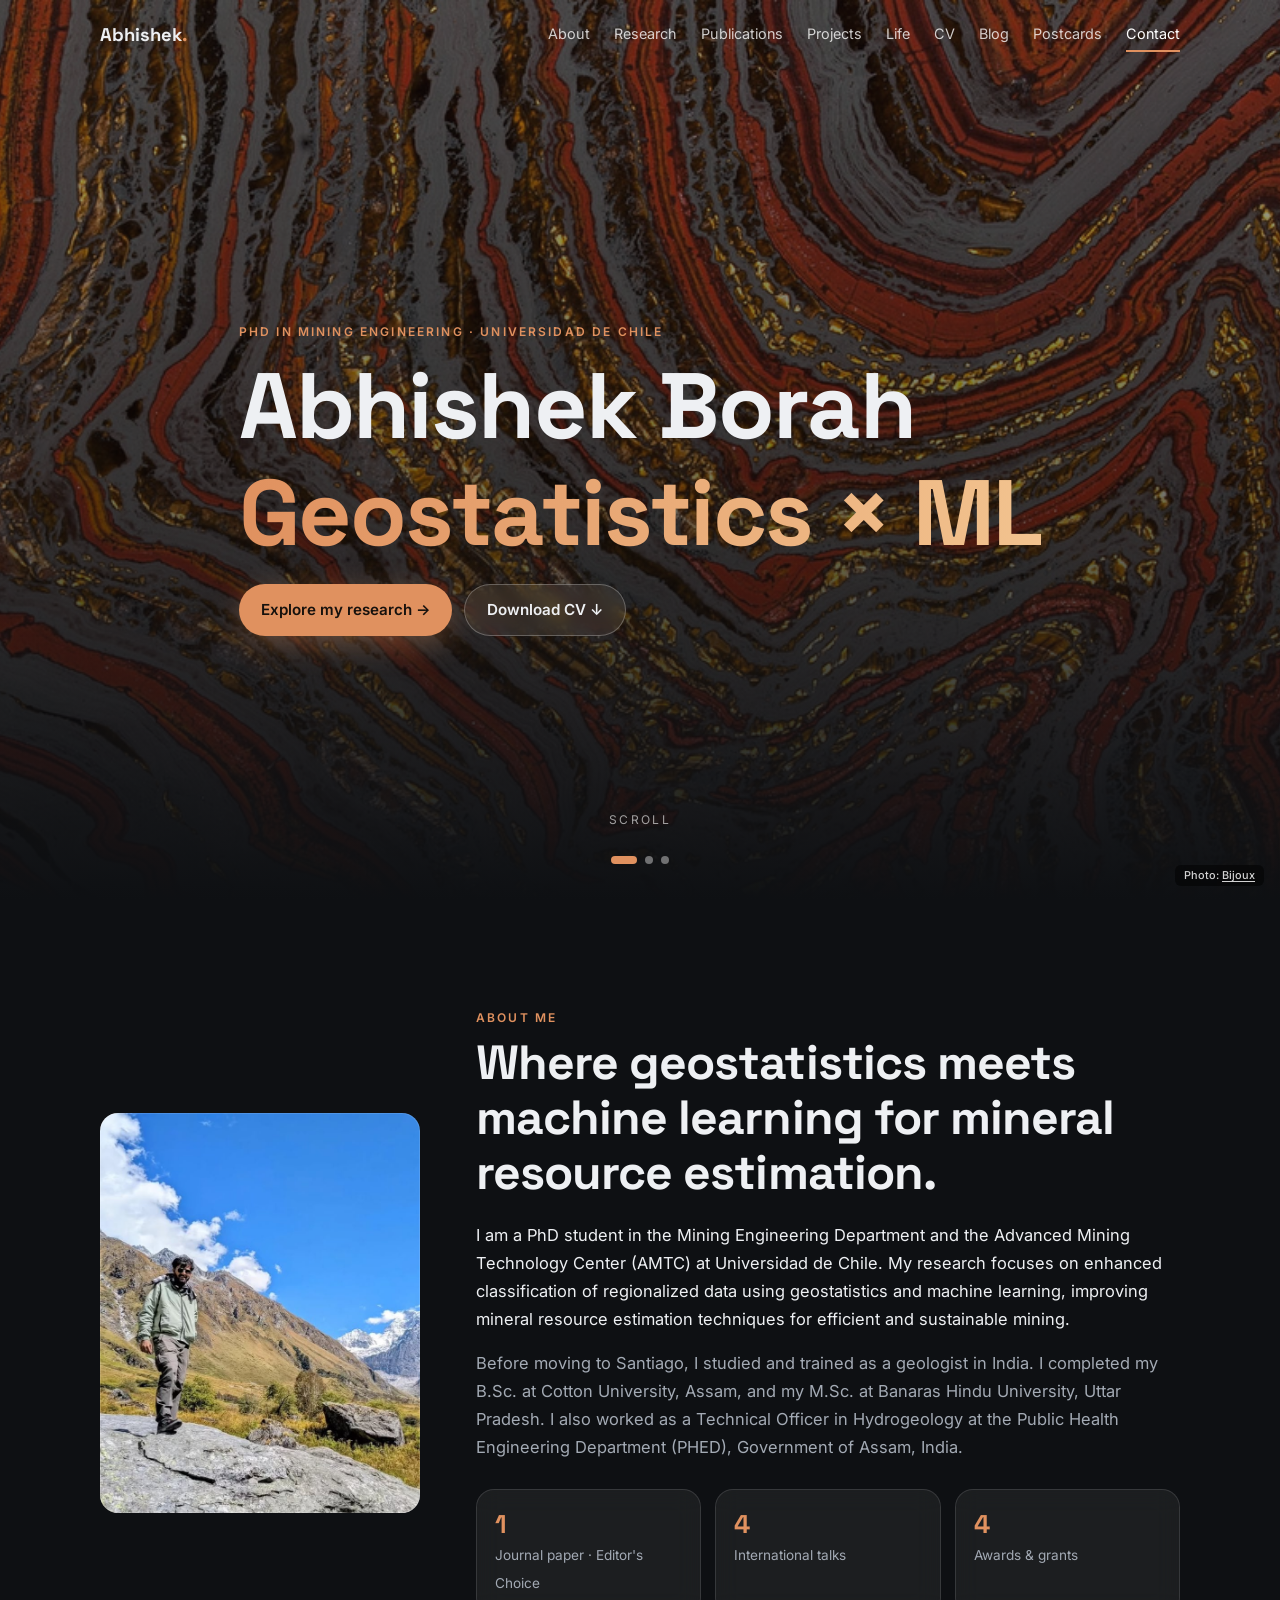
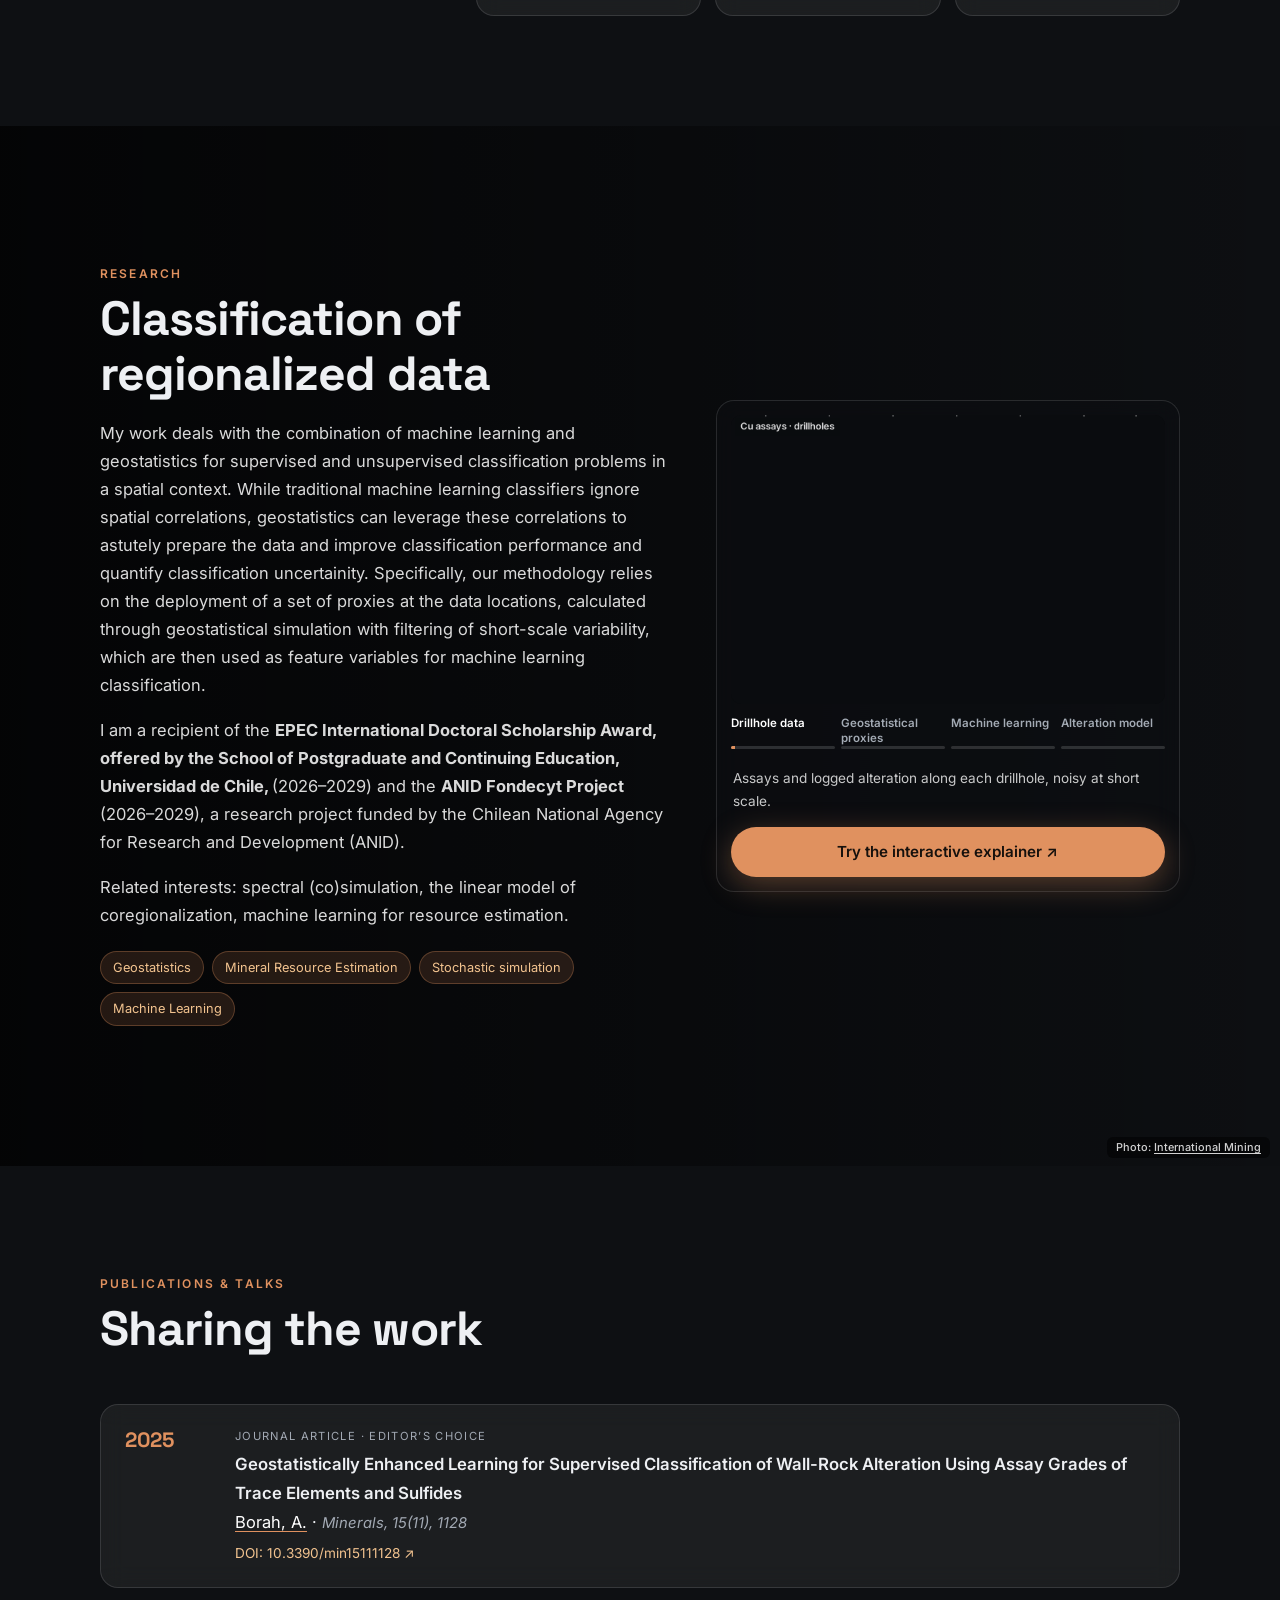
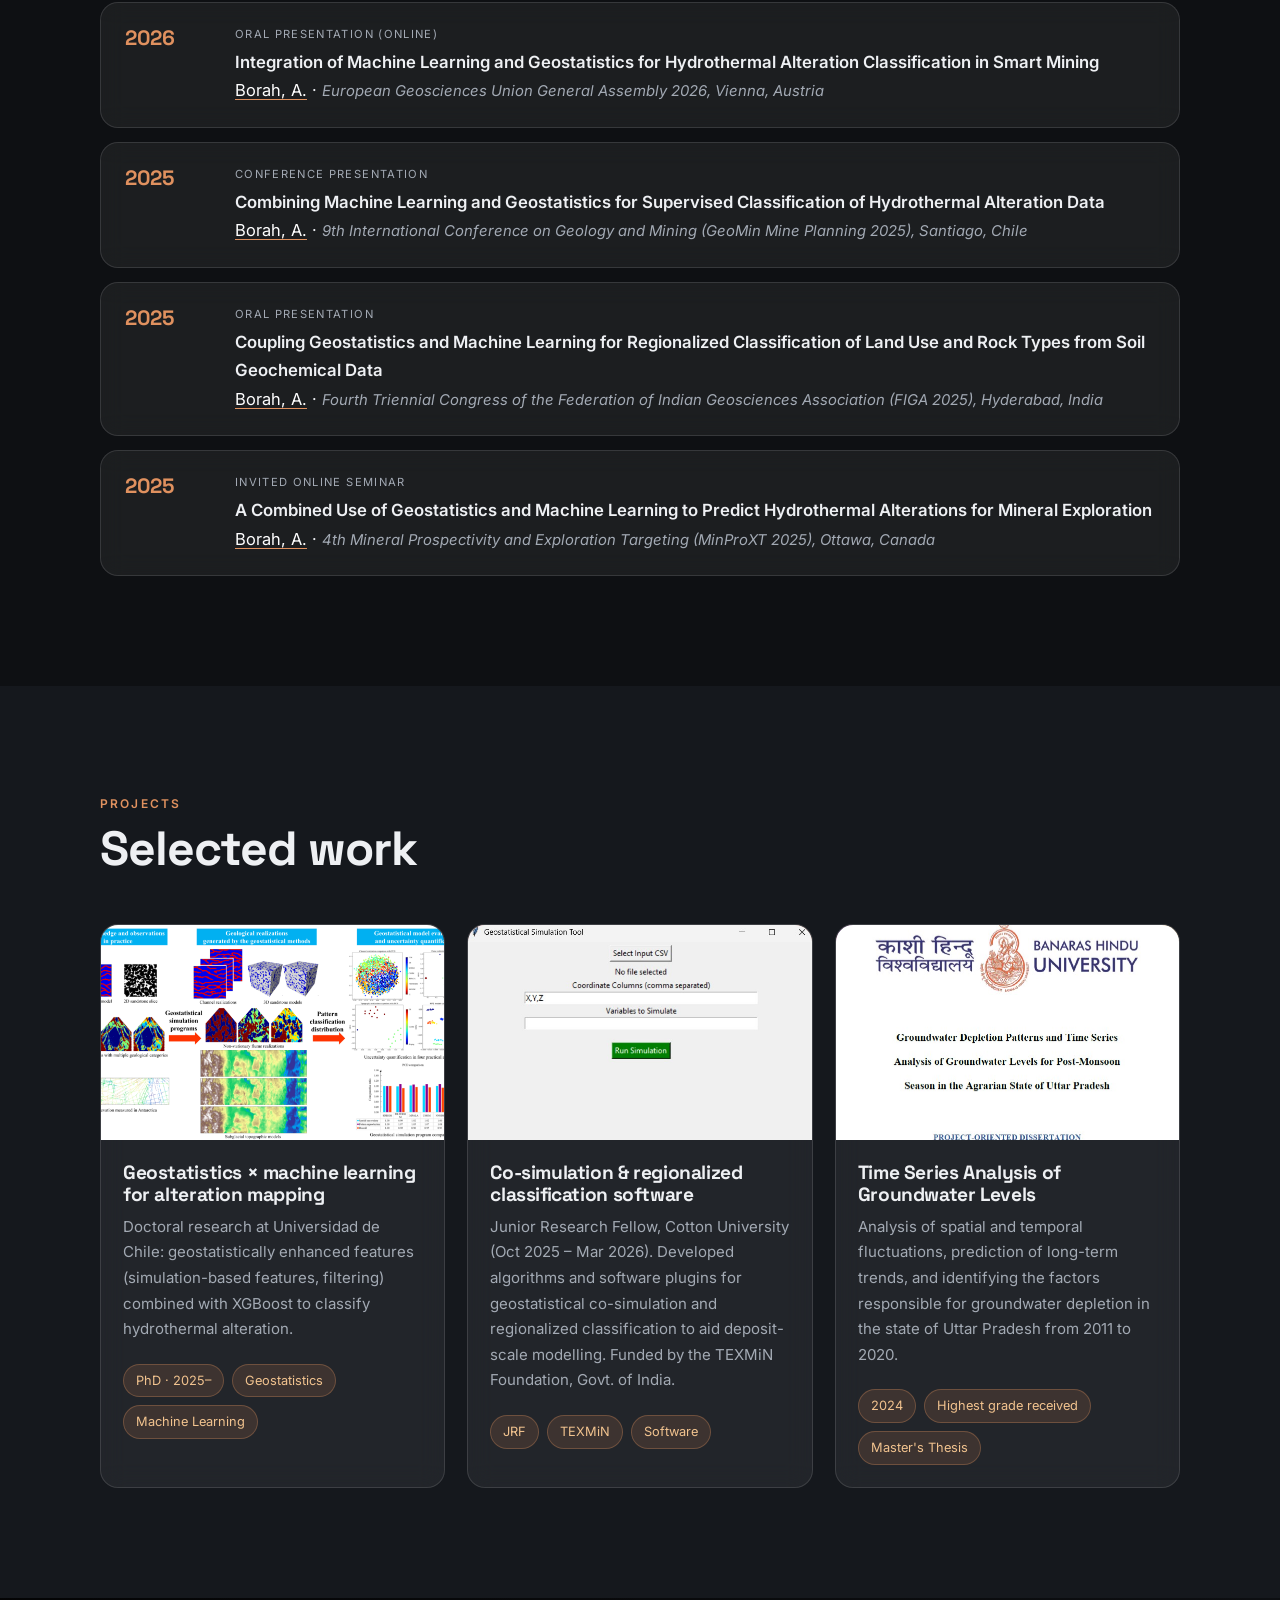
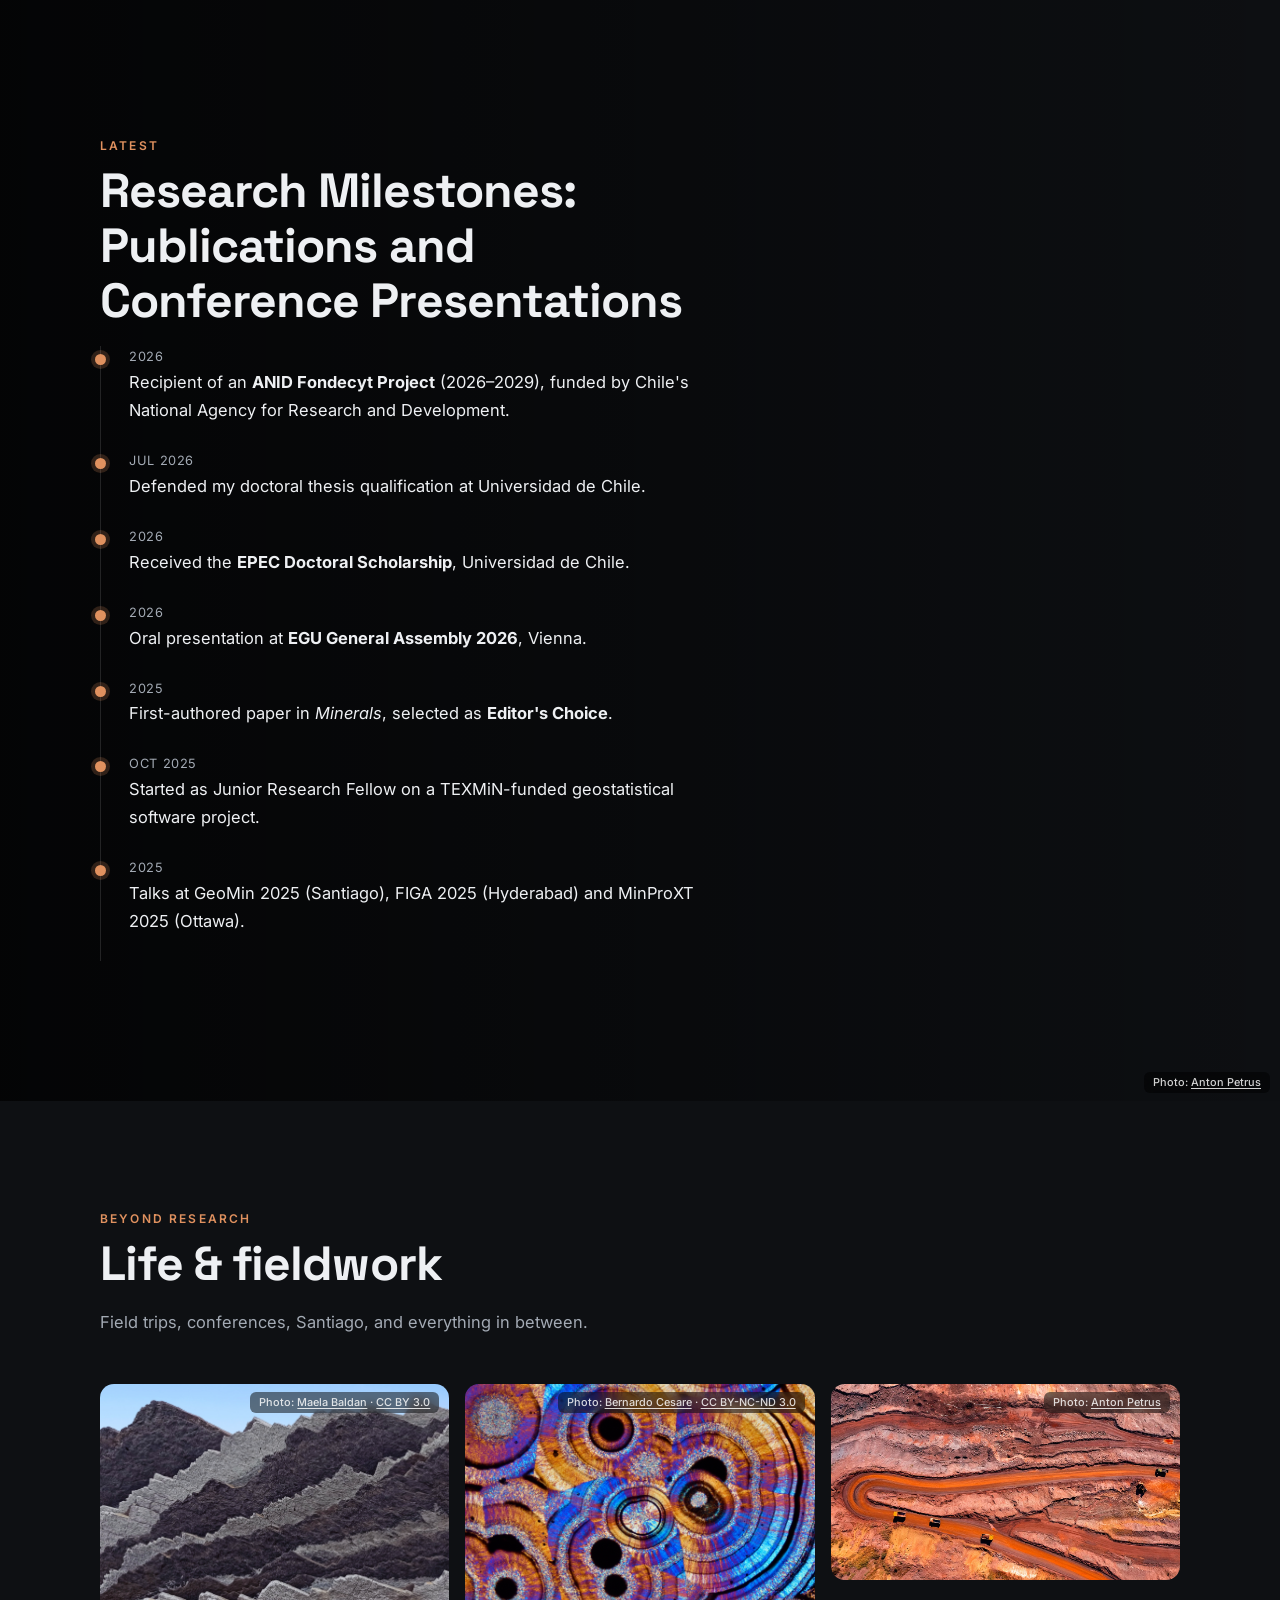
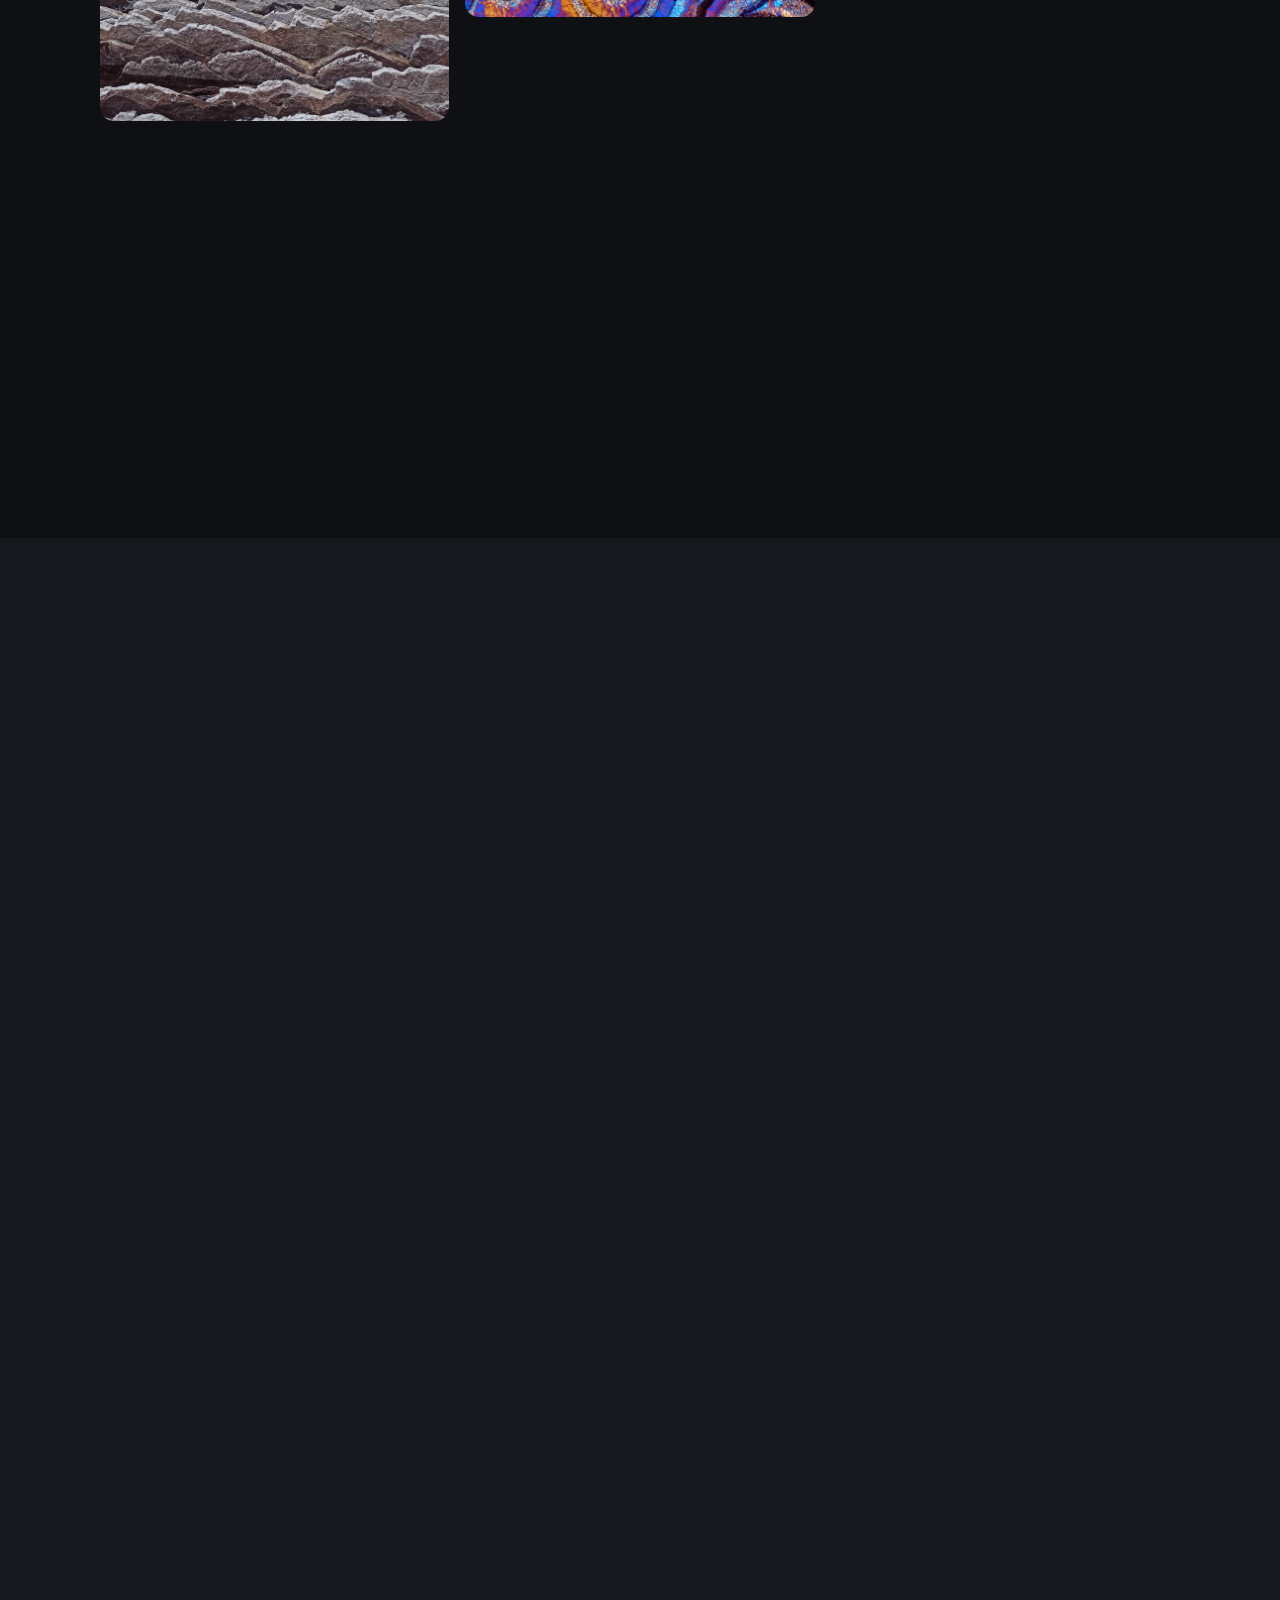
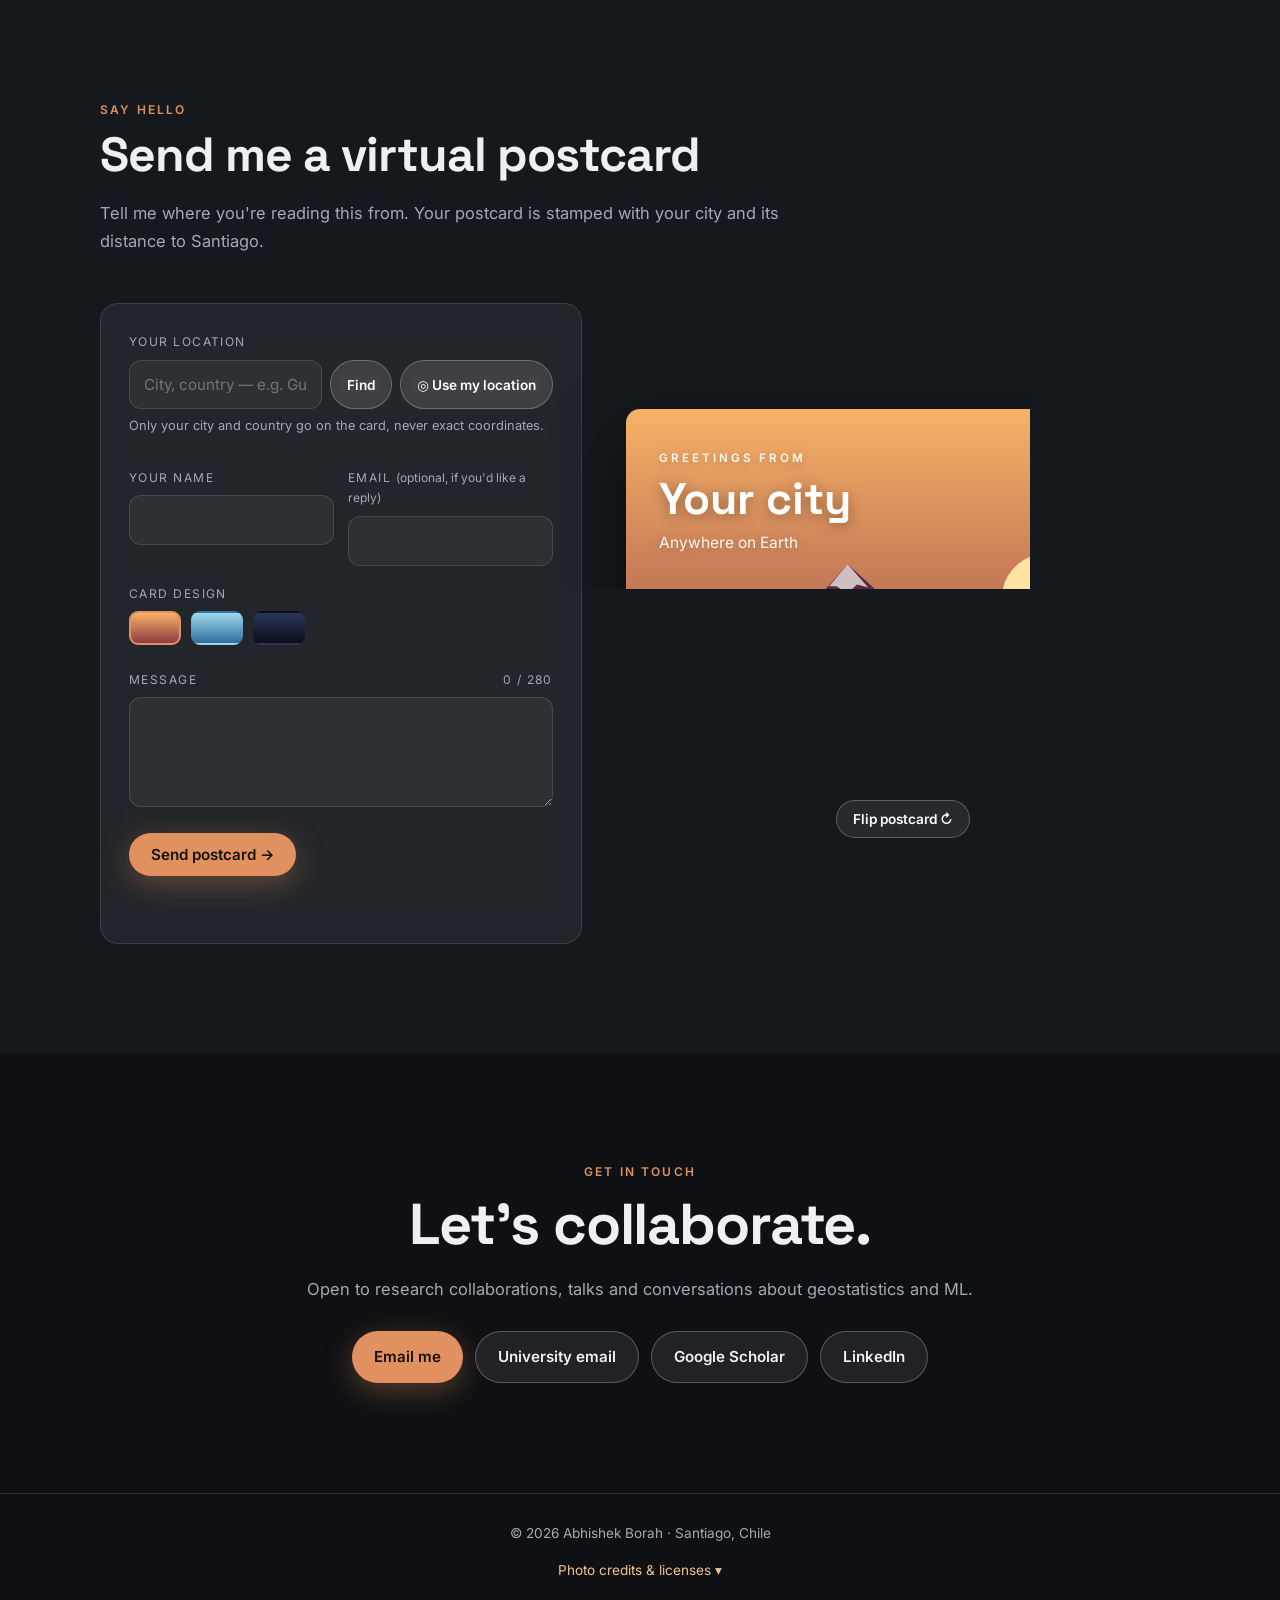
==== index.html @ b81d0556 "Update index.html" ====
<!DOCTYPE html>
<html lang="en">
<head>
<meta charset="utf-8">
<meta name="viewport" content="width=device-width, initial-scale=1">
<title>Abhishek Borah — Geostatistics &amp; Machine Learning</title>
<meta name="description" content="Doctoral researcher at Universidad de Chile working at the intersection of geostatistics and machine learning.">
<link rel="preconnect" href="https://fonts.googleapis.com">
<link rel="preconnect" href="https://fonts.gstatic.com" crossorigin>
<link href="https://fonts.googleapis.com/css2?family=Space+Grotesk:wght@500;600;700&family=Inter:wght@400;500;600&family=Caveat:wght@500;700&display=swap" rel="stylesheet">
<link rel="icon" href="data:image/svg+xml,<svg xmlns='http://www.w3.org/2000/svg' viewBox='0 0 100 100'><rect width='100' height='100' rx='24' fill='%23e0915f'/><text x='50' y='68' font-size='52' text-anchor='middle' fill='%23111' font-family='Arial' font-weight='700'>A</text></svg>">



<style>
  :root{
    --bg:#0e1013; --bg-2:#15181d; --glass:rgba(255,255,255,.06); --glass-brd:rgba(255,255,255,.12);
    --text:#eef0f3; --muted:#a3aab4; --accent:#e0915f; --accent-2:#f2c38f;
    --overlay:.55;
    --radius:18px; --maxw:1120px;
    --display:"Space Grotesk",system-ui,sans-serif; --sans:"Inter",system-ui,sans-serif;
  }
  *,*::before,*::after{box-sizing:border-box}
  html{scroll-behavior:smooth;scroll-padding-top:80px}
  body{margin:0;background:var(--bg);color:var(--text);font:16.5px/1.7 var(--sans);-webkit-font-smoothing:antialiased;overflow-x:hidden}
  a{color:inherit;text-decoration:none}
  img{max-width:100%;display:block}
  .wrap{max-width:var(--maxw);margin:0 auto;padding:0 20px}
  h1,h2,h3{font-family:var(--display);letter-spacing:-.02em;line-height:1.15;margin:0}
  .eyebrow{font:600 .75rem var(--sans);letter-spacing:.18em;text-transform:uppercase;color:var(--accent)}
  .muted{color:var(--muted)}

  /* ---------- NAV ---------- */
  .nav{position:fixed;inset:0 0 auto;z-index:50;transition:background .3s,backdrop-filter .3s,border-color .3s;border-bottom:1px solid transparent}
  .nav.scrolled{background:rgba(14,16,19,.72);backdrop-filter:blur(14px);-webkit-backdrop-filter:blur(14px);border-color:var(--glass-brd)}
  .nav .wrap{display:flex;align-items:center;justify-content:space-between;height:68px}
  .logo{font:700 1.15rem var(--display)}
  .logo span{color:var(--accent)}
  .nav-links{display:flex;gap:24px;font-size:.9rem}
  .nav-links a{color:rgba(255,255,255,.78);position:relative;padding:4px 0}
  .nav-links a::after{content:"";position:absolute;left:0;bottom:-2px;height:2px;width:0;background:var(--accent);transition:width .25s}
  .nav-links a:hover,.nav-links a.active{color:#fff}
  .nav-links a:hover::after,.nav-links a.active::after{width:100%}
  .burger{display:none;background:none;border:0;color:#fff;font-size:1.5rem;cursor:pointer}
  @media(max-width:760px){
    .burger{display:block}
    .nav-links{position:fixed;top:68px;left:0;right:0;flex-direction:column;gap:0;background:rgba(14,16,19,.96);backdrop-filter:blur(14px);
      max-height:0;overflow:hidden;transition:max-height .35s}
    .nav-links.open{max-height:520px;border-bottom:1px solid var(--glass-brd)}
    .nav-links a{padding:14px 20px;border-top:1px solid var(--glass-brd)}
    .nav-links a::after{display:none}
  }

  /* ---------- HERO (full-screen background slideshow) ---------- */
  .hero{position:relative;min-height:100vh;min-height:100svh;display:flex;align-items:center;overflow:hidden;
        background:linear-gradient(135deg,#2a1b12,#0e1013 60%,#12202a)}
  .hero .slide{position:absolute;inset:0;background-size:cover;background-position:center;opacity:0;transform:scale(1.08);
               transition:opacity 1.6s ease,transform 8s ease-out}
  .hero .slide.show{opacity:1;transform:scale(1)}
  .hero::after{content:"";position:absolute;inset:0;
    background:linear-gradient(180deg,rgba(0,0,0,calc(var(--overlay)*.6)) 0%,rgba(0,0,0,var(--overlay)) 55%,var(--bg) 100%)}
  .hero-content{position:relative;z-index:2;padding-top:60px}
  .hero h1{font-size:clamp(2.8rem,8vw,5.8rem);font-weight:700;margin:14px 0 18px}
  .hero h1 .grad{background:linear-gradient(90deg,var(--accent),var(--accent-2));-webkit-background-clip:text;background-clip:text;color:transparent}
  .hero p.lead{font-size:clamp(1.05rem,2vw,1.3rem);max-width:640px;color:rgba(255,255,255,.85);margin:0 0 32px}
  .btns{display:flex;flex-wrap:wrap;gap:12px}
  .btn{display:inline-flex;align-items:center;gap:8px;padding:12px 22px;border-radius:999px;font-weight:600;font-size:.95rem;transition:transform .2s,background .2s,box-shadow .2s}
  .btn:hover{transform:translateY(-2px)}
  .btn-primary{background:var(--accent);color:#16110d;box-shadow:0 8px 30px rgba(224,145,95,.35)}
  .btn-ghost{background:rgba(255,255,255,.08);border:1px solid rgba(255,255,255,.25);backdrop-filter:blur(8px)}
  .btn-ghost:hover{background:rgba(255,255,255,.16)}
  .dots{position:absolute;z-index:3;bottom:36px;left:50%;transform:translateX(-50%);display:flex;gap:8px}
  .dots button{width:8px;height:8px;border-radius:99px;border:0;background:rgba(255,255,255,.4);cursor:pointer;padding:0;transition:width .3s,background .3s}
  .dots button.on{width:26px;background:var(--accent)}
  .scroll-cue{position:absolute;z-index:3;bottom:70px;left:50%;transform:translateX(-50%);font-size:.75rem;letter-spacing:.2em;color:rgba(255,255,255,.6);animation:bob 2s infinite}
  @keyframes bob{50%{transform:translate(-50%,6px)}}

  /* ---------- SECTIONS ---------- */
  section{padding:110px 0}
  .sec-head{margin-bottom:48px;max-width:720px}
  .sec-head h2{font-size:clamp(2rem,4.5vw,3rem);margin-top:10px}

  .glass{background:var(--glass);border:1px solid var(--glass-brd);border-radius:var(--radius);backdrop-filter:blur(12px);-webkit-backdrop-filter:blur(12px)}

  /* about */
  .about{display:grid;grid-template-columns:320px 1fr;gap:56px;align-items:center}
  .portrait{aspect-ratio:4/5;border-radius:var(--radius);background:linear-gradient(135deg,#3a2618,#1b2630);
            display:grid;place-items:center;font:700 4rem var(--display);color:var(--accent);overflow:hidden;position:relative}
  .portrait img{position:absolute;inset:0;width:100%;height:100%;object-fit:cover}
  .portrait::after{content:"";position:absolute;inset:0;border-radius:inherit;box-shadow:inset 0 0 0 1px var(--glass-brd)}
  .stats{display:grid;grid-template-columns:repeat(3,1fr);gap:14px;margin-top:28px}
  .stat{padding:18px}
  .stat b{display:block;font:700 1.6rem var(--display);color:var(--accent)}
  .stat span{font-size:.85rem;color:var(--muted)}
  @media(max-width:820px){.about{grid-template-columns:1fr;gap:32px}.portrait{max-width:280px}}

  /* photo band (parallax background) */
  .band{position:relative;padding:140px 0;background:var(--bg-2) var(--bg) center/cover no-repeat fixed;isolation:isolate}
  .band::before{content:"";position:absolute;inset:0;z-index:-1;background:linear-gradient(90deg,rgba(0,0,0,.82),rgba(0,0,0,calc(var(--overlay)*.7)))}
  @media(max-width:1024px),(hover:none){.band{background-attachment:scroll}}
  .band .content{max-width:620px}

  /* research: animated workflow graphic */
  .research-grid{display:grid;grid-template-columns:minmax(0,1.1fr) minmax(0,.9fr);gap:48px;align-items:center}
  @media(max-width:1000px){.research-grid{grid-template-columns:1fr}.flow{max-width:620px}}
  .flow{margin:0;padding:14px;background:rgba(14,16,19,.55)}
  .flow canvas{display:block;width:100%;height:auto;aspect-ratio:3/2;border-radius:10px;background:#0a0c0f}
  .flow-steps{list-style:none;margin:12px 0 0;padding:0;display:grid;grid-template-columns:repeat(4,1fr);gap:6px}
  .flow-steps button{width:100%;background:none;border:0;padding:0;color:var(--muted);font:600 .72rem/1.3 var(--sans);text-align:left;cursor:pointer}
  .flow-steps button span{display:block;min-height:2.6em}
  .flow-steps i{display:block;height:3px;border-radius:3px;background:rgba(255,255,255,.14);overflow:hidden;position:relative}
  .flow-steps i::after{content:"";position:absolute;inset:0;width:var(--p,0%);background:var(--accent)}
  .flow-steps li.on button{color:#fff}
  .flow-steps li.done i::after{width:100%}
  .flow-steps button:focus-visible{outline:2px solid #fff;outline-offset:3px;border-radius:4px}
  .flow figcaption{font-size:.85rem;color:rgba(255,255,255,.78);margin:10px 2px 14px;min-height:2.8em}
  .flow-cta{width:100%;justify-content:center}
  .band h2{font-size:clamp(2rem,4.5vw,3rem);margin:10px 0 18px}
  .band p{color:rgba(255,255,255,.85)}
  .tags{display:flex;flex-wrap:wrap;gap:8px;list-style:none;padding:0;margin:22px 0 0}
  .tags li{font-size:.8rem;padding:5px 12px;border-radius:99px;background:rgba(224,145,95,.14);color:var(--accent-2);border:1px solid rgba(224,145,95,.3)}

  /* timeline / news */
  .timeline{list-style:none;padding:0;margin:0;border-left:1px solid var(--glass-brd)}
  .timeline li{position:relative;padding:0 0 26px 28px}
  .timeline li::before{content:"";position:absolute;left:-6px;top:8px;width:11px;height:11px;border-radius:50%;background:var(--accent);box-shadow:0 0 0 4px rgba(224,145,95,.2)}
  .timeline .date{font-size:.8rem;color:var(--muted);letter-spacing:.05em}

  /* publications */
  .pubs{display:grid;gap:14px}
  .pub{padding:22px 24px;display:grid;grid-template-columns:90px 1fr;gap:20px;transition:border-color .2s,transform .2s}
  .pub:hover{border-color:rgba(224,145,95,.5);transform:translateX(4px)}
  .pub .yr{font:700 1.3rem var(--display);color:var(--accent)}
  .pub .title{font-weight:600;font-size:1.05rem}
  .pub .venue{color:var(--muted);font-style:italic;font-size:.93rem}
  .pub .me{color:#fff;text-decoration:underline;text-decoration-color:var(--accent);text-underline-offset:3px}
  .pub .links{display:flex;gap:14px;margin-top:6px;font-size:.85rem}
  .pub .links a{color:var(--accent-2)}
  .pub .links a:hover{text-decoration:underline}
  .kind{font-size:.7rem;letter-spacing:.12em;text-transform:uppercase;color:var(--muted);margin-bottom:4px}
  @media(max-width:560px){.pub{grid-template-columns:1fr;gap:4px}}

  /* projects */
  .grid{display:grid;grid-template-columns:repeat(auto-fit,minmax(300px,1fr));gap:22px}
  .card{overflow:hidden;display:flex;flex-direction:column;transition:transform .3s,border-color .3s}
  .card:hover{transform:translateY(-6px);border-color:rgba(224,145,95,.45)}
  .card-media{overflow:hidden;position:relative}
  .card-img{aspect-ratio:16/10;background:var(--img) center/cover no-repeat,var(--img-fallback,none) center/cover no-repeat,linear-gradient(135deg,#3a2618,#1b2630);transition:transform .6s}
  .card:hover .card-img{transform:scale(1.05)}
  .card-body{padding:22px}
  .card-body h3{font-size:1.2rem;margin-bottom:8px}
  .card-body p{margin:0;color:var(--muted);font-size:.94rem}

  /* gallery */
  .gallery{columns:3 260px;column-gap:16px}
  .gallery figure{margin:0 0 16px;break-inside:avoid;border-radius:14px;overflow:hidden;position:relative;cursor:zoom-in;background:var(--bg-2)}
  .gallery img{width:100%;transition:transform .5s}
  .gallery figure:hover img{transform:scale(1.04)}
  .gallery figcaption{position:absolute;inset:auto 0 0;padding:28px 14px 12px;font-size:.85rem;background:linear-gradient(transparent,rgba(0,0,0,.75));opacity:0;transition:opacity .3s}
  .gallery figure:hover figcaption{opacity:1}
  .lightbox{position:fixed;inset:0;z-index:100;background:rgba(0,0,0,.92);display:none;align-items:center;justify-content:center;padding:24px;cursor:zoom-out}
  .lightbox.open{display:flex}
  .lightbox img{max-height:90vh;border-radius:10px}

  /* CV */
  .cv-grid{display:grid;grid-template-columns:repeat(auto-fit,minmax(300px,1fr));gap:22px;align-items:start}
  .cv-grid .glass{padding:28px}
  .cv-grid h3{font-size:1.1rem;margin-bottom:20px}
  

  /* contact / footer */
  .contact{text-align:center}
  .contact h2{font-size:clamp(2.2rem,6vw,3.6rem);margin:12px 0 18px}
  .socials{display:flex;justify-content:center;flex-wrap:wrap;gap:12px;margin-top:28px}
  footer{border-top:1px solid var(--glass-brd);padding:28px 0;color:var(--muted);font-size:.85rem;text-align:center}

  /* photo credits */
  .credit{position:absolute;right:10px;bottom:8px;z-index:4;max-width:calc(100% - 20px);font:500 .68rem/1.4 var(--sans);color:rgba(255,255,255,.82);
          background:rgba(0,0,0,.5);padding:3px 9px;border-radius:6px;backdrop-filter:blur(6px);-webkit-backdrop-filter:blur(6px);
          white-space:nowrap;overflow:hidden;text-overflow:ellipsis}
  .credit a{text-decoration:underline;text-underline-offset:2px}
  .credit a:hover{color:#fff}
  .gallery .credit{top:8px;bottom:auto}
  .hero > .credit{bottom:14px;right:16px}
  .credits{max-width:760px;margin:14px auto 0;text-align:left}
  .credits summary{cursor:pointer;text-align:center;color:var(--accent-2);list-style:none}
  .credits summary::-webkit-details-marker{display:none}
  .credits summary::after{content:" ▾"}
  .credits[open] summary::after{content:" ▴"}
  .credits ul{margin:14px 0 0;padding-left:18px;display:grid;gap:6px}
  .credits a{color:var(--accent-2);text-decoration:underline;text-underline-offset:2px}

  /* postcards */
  .pc-wrap{display:grid;grid-template-columns:minmax(0,1fr) minmax(0,1.15fr);gap:44px;align-items:center}
  @media(max-width:900px){.pc-wrap{grid-template-columns:1fr}}
  .pc-form{padding:28px;display:grid;gap:18px}
  .field label,.field .lbl{display:block;font-size:.75rem;letter-spacing:.12em;text-transform:uppercase;color:var(--muted);margin-bottom:7px}
  .input{width:100%;background:rgba(255,255,255,.05);border:1px solid var(--glass-brd);border-radius:12px;padding:11px 14px;color:var(--text);font:inherit;font-size:.95rem}
  .input:focus{outline:none;border-color:var(--accent);background:rgba(255,255,255,.08)}
  textarea.input{resize:vertical;min-height:110px}
  .loc-row{display:flex;gap:8px;flex-wrap:wrap}
  .loc-row .input{flex:1 1 180px}
  .btn-sm{padding:10px 16px;font-size:.85rem;cursor:pointer;color:inherit;font-family:inherit}
  button.btn{border:0;cursor:pointer;font-family:inherit}
  button.btn-ghost{border:1px solid rgba(255,255,255,.25);color:#fff}
  .hint{font-size:.8rem;color:var(--muted);margin-top:6px}
  .row2{display:grid;grid-template-columns:1fr 1fr;gap:14px}
  @media(max-width:520px){.row2{grid-template-columns:1fr}}
  .themes{display:flex;gap:10px}
  .theme-opt{position:relative}
  .theme-opt input{position:absolute;opacity:0;pointer-events:none}
  .theme-opt span{display:block;width:52px;height:34px;border-radius:9px;border:2px solid transparent;cursor:pointer;transition:border-color .2s}
  .theme-opt input:checked+span{border-color:var(--accent)}
  .theme-opt input:focus-visible+span{outline:2px solid #fff;outline-offset:2px}
  .sw-andes{background:linear-gradient(180deg,#f7b267,#8e3b46)}
  .sw-coast{background:linear-gradient(180deg,#9fd8ef,#2f6e9b)}
  .sw-night{background:linear-gradient(180deg,#2a3558,#0a0d1c)}
  .count{float:right;font-size:.75rem;color:var(--muted)}
  .status{font-size:.9rem;min-height:1.4em;margin:0}
  .status.ok{color:#8fd19e}.status.err{color:#f08a7a}
  .hp{position:absolute;left:-9999px}

  .pc-scene{perspective:1800px;container-type:inline-size}
  .pc{position:relative;aspect-ratio:3/2;transform-style:preserve-3d;transition:transform .9s cubic-bezier(.2,.7,.2,1)}
  .pc.flipped{transform:rotateY(180deg)}
  .pc-face{position:absolute;inset:0;border-radius:14px;overflow:hidden;backface-visibility:hidden;-webkit-backface-visibility:hidden;box-shadow:0 30px 70px rgba(0,0,0,.5)}
  .pc-front{--sky1:#f7b267;--sky2:#8e3b46;--m1:#5b2a3a;--m2:#2d1622;--sun:#ffe3a3;background:linear-gradient(180deg,var(--sky1),var(--sky2))}
  .pc-front[data-theme=coast]{--sky1:#9fd8ef;--sky2:#2f6e9b;--m1:#1f4e6e;--m2:#0f2e45;--sun:#fff6d8}
  .pc-front[data-theme=night]{--sky1:#1b2340;--sky2:#0a0d1c;--m1:#2a3558;--m2:#141a31;--sun:#e9ecf5}
  .pc-front:not([data-theme=night]) .stars{display:none}
  .pc-front svg{position:absolute;inset:0;width:100%;height:100%}
  .pc-greet{position:absolute;left:6%;top:9%;right:6%;color:#fff;text-shadow:0 2px 14px rgba(0,0,0,.35)}
  .pc-greet small{font:600 2.1cqw var(--sans);letter-spacing:.25em;text-transform:uppercase;opacity:.92}
  .pc-greet strong{display:block;font:700 8cqw/1.05 var(--display);margin:1cqw 0;overflow-wrap:anywhere}
  .pc-greet span{font-size:2.8cqw;opacity:.92}
  .pc-coords{position:absolute;left:6%;bottom:6%;font:600 2cqw var(--sans);letter-spacing:.14em;color:rgba(255,255,255,.75)}
  .pc-back{transform:rotateY(180deg);background:#f6efe2;color:#2b2420;display:grid;grid-template-columns:1.25fr 1fr;padding:5cqw 5cqw 4.5cqw;gap:4cqw;
           background-image:radial-gradient(rgba(120,90,60,.06) 1px,transparent 1px);background-size:6px 6px}
  .pc-left{display:flex;flex-direction:column;min-width:0}
  .pc-msg{font:500 4.4cqw/1.25 "Caveat",cursive;margin:0;flex:1;overflow:hidden;white-space:pre-wrap;overflow-wrap:anywhere;
          -webkit-mask-image:linear-gradient(#000 85%,transparent);mask-image:linear-gradient(#000 85%,transparent)}
  .pc-sign{font:700 4.2cqw "Caveat",cursive;margin:1cqw 0 0;color:#7a3f1f}
  .pc-right{border-left:1px solid rgba(43,36,32,.25);padding-left:4cqw;position:relative;display:flex;flex-direction:column;justify-content:flex-end;min-width:0}
  .pc-stamp{position:absolute;top:0;right:0;width:13cqw;aspect-ratio:4/5;background:#fff;padding:.9cqw;
            box-shadow:0 0 0 .5cqw #fff;outline:.35cqw dashed #cdbfa9;outline-offset:.2cqw;display:flex;flex-direction:column;align-items:center;gap:.6cqw}
  .pc-stamp .flag{flex:1;width:100%;background:linear-gradient(135deg,#e0915f,#8e3b46);display:grid;place-items:center;font:700 3cqw var(--display);color:#fff;overflow:hidden}
  .pc-stamp .flag img{width:100%;height:100%;object-fit:cover}
  .pc-stamp small{font:700 1.4cqw var(--sans);letter-spacing:.15em;color:#7a3f1f}
  .pc-postmark{position:absolute;top:3cqw;right:10cqw;width:17cqw;aspect-ratio:1;border:.4cqw solid rgba(122,63,31,.55);border-radius:50%;
               display:flex;flex-direction:column;align-items:center;justify-content:center;text-align:center;color:rgba(122,63,31,.8);
               transform:rotate(-14deg);font:700 1.5cqw/1.3 var(--sans);letter-spacing:.08em;text-transform:uppercase;padding:1cqw}
  .pc-postmark b{font-size:1.9cqw;border-top:.25cqw solid currentColor;border-bottom:.25cqw solid currentColor;padding:.3cqw 0;margin:.3cqw 0;width:100%}
  .pc-postmark span{max-width:100%;overflow:hidden;text-overflow:ellipsis;white-space:nowrap}
  .pc-addr div{font:500 3.1cqw "Caveat",cursive;border-bottom:1px solid rgba(43,36,32,.3);padding:.6cqw 0}
  .pc-dist{margin-top:1.8cqw;font:600 1.7cqw var(--sans);letter-spacing:.1em;text-transform:uppercase;color:#7a3f1f}
  .pc-controls{display:flex;justify-content:center;gap:10px;margin-top:22px}

  /* reveal on scroll */
  .reveal{opacity:0;transform:translateY(28px);transition:opacity .8s ease,transform .8s ease}
  .reveal.in{opacity:1;transform:none}
  @media(prefers-reduced-motion:reduce){.reveal{opacity:1;transform:none}.hero .slide{transition:opacity .5s}*{scroll-behavior:auto}.pc{transition:none}}
</style>

<script>

window.PHOTO_CREDITS = {
      "hero-1.jpg": {
       title: "Tiger Iron Slab - Ord Ranges, Pilbara, Western Australia",
       author: "Bijoux",
  //   authorUrl: "https://commons.wikimedia.org/wiki/User:JaneDoe",
       source: "https://bijoux-et-mineraux.tumblr.com/post/143335930587/tiger-iron-slab-ord-ranges-pilbara-western/amp",
  //   license: "CC BY-SA 4.0",
  //   licenseUrl: "https://creativecommons.org/licenses/by-sa/4.0/",
  //   changes: "cropped"
     },
       "hero-2.jpg": {
        title: "Stylized “mountains” of the Basque Coast",
        author: "Maela Baldan",
   //   authorUrl: "https://commons.wikimedia.org/wiki/User:JaneDoe",
        source: "https://imaggeo.egu.eu/view/18968/",
        license: "CC BY 3.0",
        licenseUrl: "https://creativecommons.org/licenses/by/3.0/",
  //    changes: "cropped"
     },
       "hero-3.jpg": {
        title: "Geometric Microscape of Agate",
        author: "Bernardo Cesare",
   //   authorUrl: "https://commons.wikimedia.org/wiki/User:JaneDoe",
        source: "https://imaggeo.egu.eu/view/14287/",
        license: "CC BY-NC-ND 3.0",
        licenseUrl: "https://creativecommons.org/licenses/by-nc-nd/3.0/",
   //    changes: "cropped"
     },
       "band-1.jpg": {
        title: "The Gold Fields of Salares Norte project in the Atacama Desert of Chile",
        author: "International Mining",
   //   authorUrl: "https://commons.wikimedia.org/wiki/User:JaneDoe",
        source: "https://im-mining.com/advertiser_profile/creating-one-of-the-most-digitally-connected-mines-in-the-world/",
   // license: "CC BY-NC-ND 3.0",
   //licenseUrl: "https://creativecommons.org/licenses/by-nc-nd/3.0/",
   //    changes: "cropped"
     },
       "band-2.jpg": {
        title: "Huge iron ore quarry opencast mining",
        author: "Anton Petrus",
   //   authorUrl: "https://commons.wikimedia.org/wiki/User:JaneDoe",
        source: "https://www.gettyimages.es/detail/foto/aerial-view-of-open-pit-iron-ore-and-heavy-imagen-libre-de-derechos/1361468201?slot=1",
   // license: "CC BY-NC-ND 3.0",
   //licenseUrl: "https://creativecommons.org/licenses/by-nc-nd/3.0/",
   //    changes: "cropped"
     },
};

/* =====================================================================
   POSTCARDS — how postcards reach you.
   1. Go to https://web3forms.com, enter abhishekborah0@gmail.com, and copy
      the Access Key they email you (free, no account needed).
   2. Paste it below. Postcards then arrive in your inbox.
   With an empty key, "Send" opens the visitor's own email app instead.
   ===================================================================== */
window.POSTCARD_CONFIG = {
  web3formsKey: "87163f16-a31f-4492-b66e-9921fd1a5b66",
  fallbackEmail: "abhishekborah0@gmail.com",
  home: { name: "Santiago", lat: -33.4489, lon: -70.6693 }
};

/* If a custom photo is missing, use data-fallback; if that's missing too, hide the slot. */
function imgFallback(img){
  var fb = img.getAttribute('data-fallback');
  if (fb && !img.getAttribute('data-tried')) { img.setAttribute('data-tried','1'); img.src = fb; }
  else { (img.closest('figure') || img).remove(); }
}
</script>
</head>
<body>

<!-- ================= NAV ================= -->
<nav class="nav" id="nav">
  <div class="wrap">
    <a class="logo" href="#top">Abhishek<span>.</span></a>
    <button class="burger" id="burger" aria-label="Menu">☰</button>
    <div class="nav-links" id="navLinks">
      <a href="#about">About</a>
      <a href="#research">Research</a>
      <a href="#publications">Publications</a>
      <a href="#projects">Projects</a>
      <a href="#gallery">Life</a>
      <a href="#cv">CV</a>
      <a href="blog/">Blog</a>
      <a href="#postcards">Postcards</a>
      <a href="#contact">Contact</a>
    </div>
  </div>
</nav>

<!-- ================= HERO =================
     Put your own photos in data-images, separated by commas. -->
<header class="hero" id="top"
        data-images="assets/img/hero-1.jpg, assets/img/hero-2.jpg, assets/img/hero-3.jpg"
        data-interval="6000">
  <div class="wrap hero-content">
    <div class="eyebrow">PhD in Mining Engineering · Universidad de Chile</div>
    <h1>Abhishek Borah<br><span class="grad">Geostatistics × ML</span></h1>
    <div class="btns">
      <a class="btn btn-primary" href="#research">Explore my research →</a>
      <a class="btn btn-ghost" href="assets/Abhishek_Borah_CV.pdf" download>Download CV ↓</a>
    </div>
  </div>
  <div class="scroll-cue">SCROLL</div>
  <div class="dots" id="dots"></div>
</header>

<!-- ================= ABOUT ================= -->
<section id="about">
  <div class="wrap about">
    <!-- YOUR PHOTO: just upload a picture named profile.jpg into assets/img/.
         It appears here automatically. Until then, the initials "AB" are shown. -->
    <div class="portrait reveal">
      AB
      <img src="assets/img/profile.jpg" alt="Abhishek Borah" onerror="this.remove()">
    </div>
    <div class="reveal">
      <div class="eyebrow">About me</div>
      <h2 style="font-size:clamp(2rem,4.5vw,3rem);margin:10px 0 20px">Where geostatistics meets machine learning for mineral resource estimation.</h2>
      <p>I am a PhD student in the Mining Engineering Department and the Advanced Mining Technology Center (AMTC) at Universidad de Chile. My research focuses on enhanced classification of regionalized data using geostatistics and machine learning, improving mineral resource estimation techniques for efficient and sustainable mining.</p>
      <p class="muted">Before moving to Santiago, I studied and trained as a geologist in India. I completed my B.Sc. at Cotton University, Assam, and my M.Sc. at Banaras Hindu University, Uttar Pradesh. I also worked as a Technical Officer in Hydrogeology at the Public Health Engineering Department (PHED), Government of Assam, India.</p>
      <div class="stats">
        <div class="stat glass"><b>1</b><span>Journal paper · Editor's Choice</span></div>
        <div class="stat glass"><b>4</b><span>International talks</span></div>
        <div class="stat glass"><b>4</b><span>Awards &amp; grants</span></div>
      </div>
    </div>
  </div>
</section>

<!-- ================= RESEARCH (photo band) =================
     Change the picture: edit --bg:url('...') -->
<section class="band" id="research" style="--bg:url('assets/img/band-1.jpg')">
  <div class="wrap research-grid">
    <div class="content reveal">
      <div class="eyebrow">Research</div>
      <h2>Classification of regionalized data</h2>
      <p>My work deals with the combination of machine learning and geostatistics for supervised and unsupervised classification problems in a spatial context. While traditional machine learning classifiers ignore spatial correlations, geostatistics can leverage these correlations to astutely prepare the data and improve classification performance and quantify classification uncertainity. Specifically, our methodology relies on the deployment of a set of proxies at the data locations, calculated through geostatistical simulation with filtering of short-scale variability, which are then used as feature variables for machine learning classification. </p>
      <p>I am a recipient of the <b>EPEC International Doctoral Scholarship Award, offered by the School of Postgraduate and Continuing Education, Universidad de Chile, </b>(2026–2029) and the <b> ANID Fondecyt Project </b> (2026–2029), a research project funded by the Chilean National Agency for Research and Development (ANID).</p>
      <p>Related interests: spectral (co)simulation, the linear model of coregionalization, machine learning for resource estimation.</p>
      <ul class="tags">
        <li>Geostatistics</li><li>Mineral Resource Estimation</li><li>Stochastic simulation</li>
        <li>Machine Learning</li>
      </ul>
    </div>

    <!-- Animated summary of the workflow. The button opens research-explorer.html
         (keep that file next to index.html) in a new tab. -->
    <figure class="flow glass reveal" id="flow">
      <canvas id="flowCanvas" width="600" height="400" role="img"
              aria-label="Animation: drillhole samples become geostatistical proxies, a machine-learning model classifies them, and an alteration model of the deposit results."></canvas>
      <ol class="flow-steps" id="flowSteps">
        <li><button type="button" data-i="0"><span>Drillhole data</span><i></i></button></li>
        <li><button type="button" data-i="1"><span>Geostatistical proxies</span><i></i></button></li>
        <li><button type="button" data-i="2"><span>Machine learning</span><i></i></button></li>
        <li><button type="button" data-i="3"><span>Alteration model</span><i></i></button></li>
      </ol>
      <figcaption id="flowCap">Assays and logged alteration along each drillhole, noisy at short scale.</figcaption>
      <a class="btn btn-primary flow-cta" href="research-explorer.html" target="_blank" rel="noopener">Try the interactive explainer ↗</a>
    </figure>
  </div>
</section>

<!-- ================= NEWS + PUBLICATIONS ================= -->
<section id="publications">
  <div class="wrap">
    <div class="sec-head reveal">
      <div class="eyebrow">Publications &amp; talks</div>
      <h2>Sharing the work</h2>
    </div>
    <div class="pubs">
      <!-- Copy one .pub block per paper/talk -->
      <div class="pub glass reveal">
        <div class="yr">2025</div>
        <div>
          <div class="kind">Journal article · Editor’s Choice</div>
          <div class="title">Geostatistically Enhanced Learning for Supervised Classification of Wall-Rock Alteration Using Assay Grades of Trace Elements and Sulfides</div>
          <div><span class="me">Borah, A.</span> · <span class="venue"><em>Minerals</em>, 15(11), 1128</span></div>
          <div class="links"><a href="https://doi.org/10.3390/min15111128" target="_blank" rel="noopener">DOI: 10.3390/min15111128 ↗</a></div>
        </div>
      </div>
      <div class="pub glass reveal">
        <div class="yr">2026</div>
        <div>
          <div class="kind">Oral presentation (online)</div>
          <div class="title">Integration of Machine Learning and Geostatistics for Hydrothermal Alteration Classification in Smart Mining</div>
          <div><span class="me">Borah, A.</span> · <span class="venue">European Geosciences Union General Assembly 2026, Vienna, Austria</span></div>
        </div>
      </div>
      <div class="pub glass reveal">
        <div class="yr">2025</div>
        <div>
          <div class="kind">Conference presentation</div>
          <div class="title">Combining Machine Learning and Geostatistics for Supervised Classification of Hydrothermal Alteration Data</div>
          <div><span class="me">Borah, A.</span> · <span class="venue">9th International Conference on Geology and Mining (GeoMin Mine Planning 2025), Santiago, Chile</span></div>
        </div>
      </div>
      <div class="pub glass reveal">
        <div class="yr">2025</div>
        <div>
          <div class="kind">Oral presentation</div>
          <div class="title">Coupling Geostatistics and Machine Learning for Regionalized Classification of Land Use and Rock Types from Soil Geochemical Data</div>
          <div><span class="me">Borah, A.</span> · <span class="venue">Fourth Triennial Congress of the Federation of Indian Geosciences Association (FIGA 2025), Hyderabad, India</span></div>
        </div>
      </div>
      <div class="pub glass reveal">
        <div class="yr">2025</div>
        <div>
          <div class="kind">Invited online seminar</div>
          <div class="title">A Combined Use of Geostatistics and Machine Learning to Predict Hydrothermal Alterations for Mineral Exploration</div>
          <div><span class="me">Borah, A.</span> · <span class="venue">4th Mineral Prospectivity and Exploration Targeting (MinProXT 2025), Ottawa, Canada</span></div>
        </div>
      </div>
    </div>
  </div>
</section>

<!-- ================= PROJECTS =================
     Card pictures: upload assets/img/project-1.jpg, project-2.jpg, project-3.jpg.
     --img = your picture · --img-fallback = shown until your picture exists.
     You can also point --img at any other file name. -->
<section id="projects" style="background:var(--bg-2)">
  <div class="wrap">
    <div class="sec-head reveal">
      <div class="eyebrow">Projects</div>
      <h2>Selected work</h2>
    </div>
    <div class="grid">
      <article class="card glass reveal">
        <div class="card-media"><div class="card-img" style="--img:url('assets/img/project-1.jpg');--img-fallback:url('assets/img/hero-1.jpg')"></div></div>
        <div class="card-body">
          <h3>Geostatistics × machine learning for alteration mapping</h3>
          <p>Doctoral research at Universidad de Chile: geostatistically enhanced features (simulation-based features, filtering) combined with XGBoost to classify hydrothermal alteration.</p>
          <ul class="tags"><li>PhD · 2025–</li><li>Geostatistics</li><li>Machine Learning</li></ul>
        </div>
      </article>
      <article class="card glass reveal">
        <div class="card-media"><div class="card-img" style="--img:url('assets/img/project-2.jpg');--img-fallback:url('assets/img/band-2.jpg')"></div></div>
        <div class="card-body">
          <h3>Co-simulation &amp; regionalized classification software</h3>
          <p>Junior Research Fellow, Cotton University (Oct 2025 – Mar 2026). Developed algorithms and software plugins for geostatistical co-simulation and regionalized classification to aid deposit-scale modelling. Funded by the TEXMiN Foundation, Govt. of India.</p>
          <ul class="tags"><li>JRF</li><li>TEXMiN</li><li>Software</li></ul>
        </div>
      </article>
      <article class="card glass reveal">
        <div class="card-media"><div class="card-img" style="--img:url('assets/img/project-3.jpg');--img-fallback:url('assets/img/hero-3.jpg')"></div></div>
        <div class="card-body">
          <h3> Time Series Analysis of Groundwater Levels</h3>
          <p>Analysis of spatial and temporal fluctuations, prediction of long-term trends, and identifying the factors responsible for groundwater depletion in the state of Uttar Pradesh from 2011 to 2020.</p>
          <ul class="tags"><li>2024</li><li>Highest grade received</li><li>Master's Thesis</li></ul>
        </div>
      </article>
    </div>
  </div>
</section>

<!-- ================= NEWS (photo band #2) ================= -->
<section class="band" id="Research Timeline" style="--bg:url('assets/img/band-2.jpg')">
  <div class="wrap">
    <div class="content reveal">
      <div class="eyebrow">Latest</div>
      <h2>Research Milestones: Publications and Conference Presentations</h2>
      <ul class="timeline">
        <li><div class="date">2026</div>Recipient of an <b>ANID Fondecyt Project</b> (2026–2029), funded by Chile's National Agency for Research and Development.</li>
        <li><div class="date">JUL 2026</div>Defended my doctoral thesis qualification at Universidad de Chile.</li>
        <li><div class="date">2026</div>Received the <b>EPEC Doctoral Scholarship</b>, Universidad de Chile.</li>
        <li><div class="date">2026</div>Oral presentation at <b>EGU General Assembly 2026</b>, Vienna.</li>
        <li><div class="date">2025</div>First-authored paper in <em>Minerals</em>, selected as <b>Editor's Choice</b>.</li>
        <li><div class="date">OCT 2025</div>Started as Junior Research Fellow on a TEXMiN-funded geostatistical software project.</li>
        <li><div class="date">2025</div>Talks at GeoMin 2025 (Santiago), FIGA 2025 (Hyderabad) and MinProXT 2025 (Ottawa).</li>
      </ul>
    </div>
  </div>
</section>

<!-- ================= GALLERY (personal photos) =================
     Upload assets/img/gallery-01.jpg … gallery-09.jpg. Slots with data-fallback show the
     old picture until yours exists; slots without it stay hidden until uploaded.
     Add more by copying a <figure> (gallery-10.jpg …). Click a photo to enlarge.
     Write a short alt="" description for each photo you add. -->
<section id="gallery">
  <div class="wrap">
    <div class="sec-head reveal">
      <div class="eyebrow">Beyond research</div>
      <h2>Life &amp; fieldwork</h2>
      <p class="muted">Field trips, conferences, Santiago, and everything in between.</p>
    </div>
    <div class="gallery">
      <figure class="reveal"><img src="assets/img/gallery-01.jpg" data-fallback="assets/img/hero-2.jpg" onerror="imgFallback(this)" alt="" loading="lazy"><figcaption>[Caption — e.g. EGU 2026, Vienna]</figcaption></figure>
      <figure class="reveal"><img src="assets/img/gallery-02.jpg" data-fallback="assets/img/band-1.jpg" onerror="imgFallback(this)" alt="" loading="lazy"><figcaption>[Caption — fieldwork]</figcaption></figure>
      <figure class="reveal"><img src="assets/img/gallery-03.jpg" data-fallback="assets/img/hero-3.jpg" onerror="imgFallback(this)" alt="" loading="lazy"><figcaption>[Caption — the Andes]</figcaption></figure>
      <figure class="reveal"><img src="assets/img/gallery-04.jpg" data-fallback="assets/img/hero-1.jpg" onerror="imgFallback(this)" alt="" loading="lazy"><figcaption>[Caption]</figcaption></figure>
      <figure class="reveal"><img src="assets/img/gallery-05.jpg" data-fallback="assets/img/band-2.jpg" onerror="imgFallback(this)" alt="" loading="lazy"><figcaption>[Caption]</figcaption></figure>
      <figure class="reveal"><img src="assets/img/gallery-06.jpg" data-fallback="assets/img/hero-2.jpg" onerror="imgFallback(this)" alt="" loading="lazy"><figcaption>[Caption]</figcaption></figure>
      <figure class="reveal"><img src="assets/img/gallery-07.jpg" onerror="imgFallback(this)" alt="" loading="lazy"><figcaption>[Caption]</figcaption></figure>
      <figure class="reveal"><img src="assets/img/gallery-08.jpg" onerror="imgFallback(this)" alt="" loading="lazy"><figcaption>[Caption]</figcaption></figure>
      <figure class="reveal"><img src="assets/img/gallery-09.jpg" onerror="imgFallback(this)" alt="" loading="lazy"><figcaption>[Caption]</figcaption></figure>
    </div>
  </div>
</section>

<!-- ================= CV ================= -->
<section id="cv" style="background:var(--bg-2)">
  <div class="wrap">
    <div class="sec-head reveal">
      <div class="eyebrow">Curriculum vitae</div>
      <h2>Education &amp; experience</h2>
    </div>
    <div class="cv-grid">
      <div class="glass reveal">
        <h3>Education</h3>
        <ul class="timeline">
          <li><div class="date">2025 – NOW</div><b>Ph.D. in Mining Engineering</b><br><span class="muted">Universidad de Chile, Chile · Advisor: Prof. Xavier Emery</span></li>
          <li><div class="date">2022 – 2024</div><b>M.Sc. Geology</b><br><span class="muted">Banaras Hindu University, India</span></li>
          <li><div class="date">2019 – 2022</div><b>B.Sc. Geology</b><br><span class="muted">Cotton University, Assam, India</span></li>
        </ul>
      </div>
      <div class="glass reveal">
        <h3>Experience</h3>
        <ul class="timeline">
          <li><div class="date">OCT 2025 – MAR 2026</div><b>Junior Research Fellow</b><br><span class="muted">Cotton University, Assam · TEXMiN Foundation project</span></li>
          <li><div class="date">AUG – DEC 2024</div><b>Technical Officer – Hydrogeology</b><br><span class="muted">Jal Jeevan Mission, Govt. of Assam, India</span></li>
        </ul>
      </div>
      <div class="glass reveal">
        <h3>Awards &amp; funding</h3>
        <ul class="timeline">
          <li><div class="date">2026 – 2029</div><b>ANID Fondecyt Project</b><br><span class="muted">Recipient · research project funded by the Chilean National Agency for Research and Development (ANID)</span></li>
          <li><div class="date">2026</div><b>EPEC Doctoral Scholarship</b><br><span class="muted">International Scholarship, School of Postgraduate and Continuing Education, Universidad de Chile</span></li>
          <li><div class="date">2022</div><b>All India Rank 16 — Geology</b><br><span class="muted">Common University Entrance Test (CUET)- PG, 2022</span></li>
        </ul>
      </div>
    </div>
    <div class="btns reveal" style="margin-top:28px">
      <a class="btn btn-primary" href="assets/Abhishek_Borah_CV.pdf" download>Download full CV (PDF) ↓</a>
      <a class="btn btn-ghost" href="assets/Abhishek_Borah_CV.pdf" target="_blank" rel="noopener">View online</a>
    </div>
    <p class="muted reveal" style="font-size:.85rem;margin-top:12px">Last updated August 2026</p>
  </div>
</section>

<!-- ================= POSTCARDS =================
     Visitors make a postcard from their city and send it to you.
     Delivery is set in POSTCARD_CONFIG (top of the page). -->
<section id="postcards" style="background:var(--bg-2)">
  <div class="wrap">
    <div class="sec-head reveal">
      <div class="eyebrow">Say hello</div>
      <h2>Send me a virtual postcard</h2>
      <p class="muted">Tell me where you're reading this from. Your postcard is stamped with your city and its distance to Santiago.</p>
    </div>
    <div class="pc-wrap">
      <form class="pc-form glass reveal" id="pcForm" novalidate>
        <div class="field">
          <label for="pcLoc">Your location</label>
          <div class="loc-row">
            <input class="input" id="pcLoc" placeholder="City, country — e.g. Guwahati, India" autocomplete="address-level2">
            <button type="button" class="btn btn-ghost btn-sm" id="pcFind">Find</button>
            <button type="button" class="btn btn-ghost btn-sm" id="pcGeo">◎ Use my location</button>
          </div>
          <p class="hint" id="pcLocHint">Only your city and country go on the card, never exact coordinates.</p>
        </div>
        <div class="row2">
          <div class="field">
            <label for="pcName">Your name</label>
            <input class="input" id="pcName" maxlength="60" autocomplete="name" required>
          </div>
          <div class="field">
            <label for="pcEmail">Email <span style="text-transform:none;letter-spacing:0">(optional, if you'd like a reply)</span></label>
            <input class="input" id="pcEmail" type="email" maxlength="120" autocomplete="email">
          </div>
        </div>
        <div class="field">
          <span class="lbl">Card design</span>
          <div class="themes" role="radiogroup" aria-label="Card design">
            <label class="theme-opt" title="Andes sunset"><input type="radio" name="pcTheme" value="andes" checked><span class="sw-andes"></span></label>
            <label class="theme-opt" title="Pacific coast"><input type="radio" name="pcTheme" value="coast"><span class="sw-coast"></span></label>
            <label class="theme-opt" title="Atacama night"><input type="radio" name="pcTheme" value="night"><span class="sw-night"></span></label>
          </div>
        </div>
        <div class="field">
          <label for="pcText">Message <span class="count" id="pcCount">0 / 280</span></label>
          <textarea class="input" id="pcText" maxlength="280" required></textarea>
        </div>
        <input type="checkbox" name="botcheck" class="hp" id="pcBot" tabindex="-1" autocomplete="off" aria-hidden="true">
        <div class="btns">
          <button type="submit" class="btn btn-primary" id="pcSend">Send postcard →</button>
        </div>
        <p class="status" id="pcStatus" role="status" aria-live="polite"></p>
      </form>

      <div class="reveal">
        <div class="pc-scene">
          <div class="pc" id="pc" aria-label="Postcard preview">
            <div class="pc-face pc-front" id="pcFront" data-theme="andes">
              <svg viewBox="0 0 600 400" preserveAspectRatio="xMidYMax slice" aria-hidden="true">
                <g class="stars" fill="#fff" opacity=".8">
                  <circle cx="60" cy="40" r="1.4"/><circle cx="140" cy="90" r="1"/><circle cx="220" cy="30" r="1.6"/><circle cx="300" cy="70" r="1"/>
                  <circle cx="380" cy="25" r="1.2"/><circle cx="520" cy="60" r="1.5"/><circle cx="560" cy="130" r="1"/><circle cx="470" cy="110" r="1"/>
                  <circle cx="30" cy="150" r="1"/><circle cx="250" cy="140" r="1.2"/>
                </g>
                <circle cx="455" cy="205" r="48" style="fill:var(--sun)"/>
                <g fill="none" stroke="#fff" stroke-opacity=".13" stroke-width="1.2">
                  <path d="M-10 250 C120 215 220 245 330 225 S520 200 610 215"/>
                  <path d="M-10 275 C140 240 240 270 350 250 S530 228 610 240"/>
                </g>
                <path d="M0 300 L80 232 L150 270 L240 168 L330 250 L400 198 L480 258 L560 188 L600 220 V400 H0Z" style="fill:var(--m1)"/>
                <path d="M240 168 L262 193 L250 190 L240 200 L228 192 L220 192Z M560 188 L578 205 L566 203 L558 210 L548 202Z" fill="#fff" opacity=".7"/>
                <path d="M0 342 L90 290 L170 332 L260 262 L360 332 L450 290 L530 330 L600 300 V400 H0Z" style="fill:var(--m2)"/>
              </svg>
              <div class="pc-greet">
                <small>Greetings from</small>
                <strong id="pcCity">Your city</strong>
                <span id="pcCountry">Anywhere on Earth</span>
              </div>
              <div class="pc-coords" id="pcCoords"></div>
            </div>
            <div class="pc-face pc-back">
              <div class="pc-left">
                <p class="pc-msg" id="pcMsgOut">Hola Abhishek! …</p>
                <p class="pc-sign">— <span id="pcNameOut">A friend</span></p>
              </div>
              <div class="pc-right">
                <div class="pc-stamp"><div class="flag" id="pcFlag">✉</div><small>AIR MAIL</small></div>
                <div class="pc-postmark"><span id="pcPmCity">Earth</span><b id="pcDate"></b><span>Post</span></div>
                <div class="pc-addr">
                  <div>Abhishek Borah</div>
                  <div>FCFM, Universidad de Chile</div>
                  <div>Santiago, Chile</div>
                </div>
                <div class="pc-dist" id="pcDist">&nbsp;</div>
              </div>
            </div>
          </div>
        </div>
        <div class="pc-controls">
          <button type="button" class="btn btn-ghost btn-sm" id="pcFlip">Flip postcard ↻</button>
        </div>
      </div>
    </div>
  </div>
</section>

<!-- ================= CONTACT ================= -->
<section id="contact" class="contact">
  <div class="wrap reveal">
    <div class="eyebrow">Get in touch</div>
    <h2>Let's collaborate.</h2>
    <p class="muted">Open to research collaborations, talks and conversations about geostatistics and ML.</p>
    <div class="socials">
      <a class="btn btn-primary" href="mailto:abhishekborah0@gmail.com">Email me</a>
      <a class="btn btn-ghost" href="mailto:abhishek.borah@ug.uchile.cl">University email</a>
      <a class="btn btn-ghost" href="https://scholar.google.com/citations?user=tzNCsRcAAAAJ&hl=en" target="_blank" rel="noopener">Google Scholar</a>
      <a class="btn btn-ghost" href="https://www.linkedin.com/in/abhishek-borah-44bb40186/" target="_blank" rel="noopener">LinkedIn</a>
    </div>
  </div>
</section>

<footer>
  <div class="wrap">
    <div>© <span id="year"></span> Abhishek Borah · Santiago, Chile</div>
    <!-- Filled automatically from PHOTO_CREDITS; hidden while that list is empty. -->
    <details class="credits" id="credits" hidden>
      <summary>Photo credits &amp; licenses</summary>
      <ul id="creditList"></ul>
    </details>
  </div>
</footer>

<div class="lightbox" id="lightbox"><img alt=""></div>

<script>
(function(){
  // ---- Photo credits (badges on pictures + list in footer) ----
  const CREDITS = window.PHOTO_CREDITS || {};
  const fileName = src => (src || '').split(/[?#]/)[0].split('/').pop();
  const creditFor = src => CREDITS[fileName(src)];
  const link = (text, href) => {
    if (!href) return document.createTextNode(text);
    const a = document.createElement('a'); a.href = href; a.target = '_blank'; a.rel = 'noopener'; a.textContent = text; return a;
  };
  function creditBadge(host, src){
    if (!host) return;
    [...host.children].forEach(n => n.classList && n.classList.contains('credit') && n.remove());
    const c = creditFor(src); if (!c) return;
    const el = document.createElement('div'); el.className = 'credit';
    el.append('Photo: ', link(c.author || 'Unknown', c.source || c.authorUrl));
    if (c.license) el.append(' · ', link(c.license, c.licenseUrl));
    host.appendChild(el);
  }
  window.creditBadge = creditBadge;
  const cssUrl = (el, v) => { const m = (el.getAttribute('style') || '').match(new RegExp('--' + v + '\\s*:\\s*url\\([\'"]?([^\'")]+)')); return m && m[1]; };

  // ---- Hero background slideshow ----
  const hero = document.querySelector('.hero');
  const imgs = (hero.dataset.images || '').split(',').map(s => s.trim()).filter(Boolean);
  const dotsEl = document.getElementById('dots');
  const slides = imgs.map((src, i) => {
    const d = document.createElement('div');
    d.className = 'slide'; d.style.backgroundImage = `url('${src}')`;
    hero.insertBefore(d, hero.firstChild);
    if (imgs.length > 1) {
      const b = document.createElement('button'); b.setAttribute('aria-label', 'Background ' + (i+1));
      b.onclick = () => { go(i); restart(); }; dotsEl.appendChild(b);
    }
    return d;
  });
  let cur = 0, timer;
  function go(i){
    slides.forEach((s,k)=>s.classList.toggle('show',k===i));
    [...dotsEl.children].forEach((b,k)=>b.classList.toggle('on',k===i));
    cur = i;
    creditBadge(hero, imgs[i]);
  }
  function restart(){ clearInterval(timer); if (slides.length > 1) timer = setInterval(()=>go((cur+1)%slides.length), +hero.dataset.interval || 6000); }
  if (slides.length){ requestAnimationFrame(()=>go(0)); restart(); }

  // ---- Nav: glass on scroll, mobile menu, active link ----
  const nav = document.getElementById('nav'), links = document.getElementById('navLinks');
  const onScroll = () => nav.classList.toggle('scrolled', scrollY > 40);
  addEventListener('scroll', onScroll, {passive:true}); onScroll();
  document.getElementById('burger').onclick = () => links.classList.toggle('open');
  links.querySelectorAll('a').forEach(a => a.addEventListener('click', () => links.classList.remove('open')));
  const navAnchors = [...links.querySelectorAll('a[href^="#"]')];
  const secObs = new IntersectionObserver(es => es.forEach(e => {
    if (e.isIntersecting) navAnchors.forEach(a => a.classList.toggle('active', a.getAttribute('href') === '#' + e.target.id));
  }), {rootMargin:'-45% 0px -50% 0px'});
  navAnchors.forEach(a => { const s = document.querySelector(a.getAttribute('href')); s && secObs.observe(s); });

  // ---- Reveal on scroll ----
  const rev = new IntersectionObserver(es => es.forEach(e => { if (e.isIntersecting){ e.target.classList.add('in'); rev.unobserve(e.target); } }), {threshold:.12});
  document.querySelectorAll('.reveal').forEach(el => rev.observe(el));

  // ---- Gallery lightbox ----
  const lb = document.getElementById('lightbox'), lbImg = lb.querySelector('img');
  document.querySelectorAll('.gallery img').forEach(img => img.addEventListener('click', () => { lbImg.src = img.src; lb.classList.add('open'); }));
  lb.onclick = () => lb.classList.remove('open');
  addEventListener('keydown', e => { if (e.key === 'Escape') lb.classList.remove('open'); });

  // ---- Research: animated workflow graphic ----
  (function(){
    const cv = document.getElementById('flowCanvas'); if (!cv) return;
    const ctx = cv.getContext('2d'), Wc = cv.width, Hc = cv.height;
    const steps = [...document.querySelectorAll('#flowSteps li')], cap = document.getElementById('flowCap');
    const CAPS = [
      'Assays and logged alteration along each drillhole, noisy at short scale.',
      'Geostatistical simulation with filtering turns the samples into smooth spatial proxies.',
      'A gradient-boosting classifier (XGBoost) learns alteration from assays plus proxies.',
      'The result: a classified model of potassic, phyllic and propylitic alteration.'
    ];
    const COL = [[224,102,74],[242,195,143],[111,179,138],[79,90,104]];
    // small seeded random generator + spectral simulation of a Gaussian random field
    let seed = 42; const rnd = () => (seed = (seed*16807) % 2147483647) / 2147483647;
    const gss = () => Math.sqrt(-2*Math.log(rnd()+1e-9))*Math.cos(2*Math.PI*rnd());
    const field = a => { const w = []; for (let k=0;k<40;k++) w.push([gss()*1.414/a, gss()*1.414/a, rnd()*6.283]);
      return (x,y) => { let v=0; for (const [p,q,f] of w) v += Math.cos(p*x+q*y+f); return v*0.2236; }; };
    const warp = field(0.22), cuF = field(0.3);
    const dist = (x,y) => Math.hypot(x-0.78, (y-0.8)*1.15) + 0.075*warp(x,y);
    const zone = (x,y) => { const d = dist(x,y); return d<0.2?0 : d<0.38?1 : d<0.62?2 : 3; };
    const layer = (w, h, fn) => { const c = document.createElement('canvas'); c.width = w; c.height = h;
      const g = c.getContext('2d'), im = g.createImageData(w,h);
      for (let j=0;j<h;j++) for (let i=0;i<w;i++){ const [r,gg,b,a=255] = fn((i+.5)/w*1.5, (j+.5)/h); const o=(j*w+i)*4; im.data[o]=r; im.data[o+1]=gg; im.data[o+2]=b; im.data[o+3]=a; }
      g.putImageData(im,0,0); return c; };
    const ramp = t => { t = Math.max(0,Math.min(1,t)); const A=[[20,26,36],[90,60,80],[224,145,95],[248,214,160]]; const s=t*3, i=Math.min(2,Math.floor(s)), f=s-i; return A[i].map((v,k)=>v+(A[i+1][k]-v)*f); };
    const cuMean = [1, .62, .25, 0];
    const fine = layer(150, 100, (x,y) => COL[zone(x,y)]);
    const coarse = layer(15, 10, (x,y) => COL[zone(x,y)]);
    const prox = layer(75, 50, (x,y) => ramp(1.05 - dist(x,y)*1.35 + 0.12*cuF(x,y)));
    const holes = [0.12,0.34,0.56,0.78,1.0,1.22,1.4].map(x => {
      const pts = []; for (let y=0.03; y<0.98; y+=0.035){ const z = zone(x,y); pts.push({y, z, v: cuMean[z] + 0.35*gss()}); } return {x, pts}; });
    const X = x => x/1.5*Wc, Y = y => y*Hc;
    const STEP = 3600, reduce = matchMedia('(prefers-reduced-motion: reduce)').matches;
    let stage = reduce ? 3 : 0, t0 = performance.now(), running = !reduce, visible = true, raf;

    function draw(now){
      const p = reduce ? 1 : Math.min(1, (now - t0)/STEP), e = p<.5 ? 2*p*p : 1-((-2*p+2)**2)/2; // ease
      ctx.fillStyle = '#0a0c0f'; ctx.fillRect(0,0,Wc,Hc);
      ctx.imageSmoothingEnabled = true;
      if (stage === 1){ ctx.globalAlpha = Math.min(1, e*1.4); ctx.drawImage(prox,0,0,Wc,Hc); }
      if (stage === 2){ ctx.globalAlpha = .55; ctx.drawImage(prox,0,0,Wc,Hc);
        ctx.globalAlpha = 1; ctx.imageSmoothingEnabled = false; ctx.save(); ctx.beginPath(); ctx.rect(0,0,Wc*e,Hc); ctx.clip(); ctx.drawImage(coarse,0,0,Wc,Hc); ctx.restore();
        ctx.fillStyle = 'rgba(255,255,255,.7)'; ctx.fillRect(Wc*e-1.5, 0, 3, Hc); }
      if (stage === 3){ ctx.imageSmoothingEnabled = false; ctx.globalAlpha = 1 - e; ctx.drawImage(coarse,0,0,Wc,Hc);
        ctx.imageSmoothingEnabled = true; ctx.globalAlpha = e; ctx.drawImage(fine,0,0,Wc,Hc); }
      ctx.globalAlpha = 1;
      // drillholes and samples
      const grow = stage === 0 ? Math.min(1, e*1.3) : 1;
      holes.forEach(h => {
        ctx.strokeStyle = 'rgba(255,255,255,.4)'; ctx.lineWidth = 1.5;
        ctx.beginPath(); ctx.moveTo(X(h.x), 0); ctx.lineTo(X(h.x), Y(0.98*grow)); ctx.stroke();
        h.pts.forEach(s => {
          if (s.y > 0.98*grow) return;
          let c, r = 3.4;
          if (stage === 0){ const g = Math.round(90 + 150*Math.max(0,Math.min(1,s.v))); c = `rgb(${g},${g},${g})`; r = 2.5 + 2.5*Math.max(0,Math.min(1,s.v)); }
          else if (stage === 1) c = 'rgba(255,255,255,.85)';
          else { const [R,G,B] = COL[s.z]; c = `rgb(${R},${G},${B})`; }
          ctx.fillStyle = c; ctx.beginPath(); ctx.arc(X(h.x), Y(s.y), r, 0, 7); ctx.fill();
          if (stage >= 2){ ctx.strokeStyle = 'rgba(10,12,15,.8)'; ctx.lineWidth = 1; ctx.stroke(); }
        });
      });
      // labels
      ctx.font = '600 13px Inter, system-ui, sans-serif'; ctx.textBaseline = 'top';
      const lbl = ['Cu assays · drillholes','Cu proxy · filtered','Classifying…','Alteration model'][stage];
      ctx.fillStyle = 'rgba(10,12,15,.78)'; ctx.fillRect(6, 5, ctx.measureText(lbl).width + 14, 23);
      ctx.fillStyle = 'rgba(255,255,255,.85)'; ctx.fillText(lbl, 13, 10);
      if (stage === 3){ ctx.fillStyle = 'rgba(10,12,15,.78)'; ctx.fillRect(6, Hc - 30, 400, 25);
        ['Potassic','Phyllic','Propylitic','Unaltered'].forEach((n,k) => {
        const x = 12 + k*98, y = Hc - 24; ctx.fillStyle = `rgb(${COL[k]})`; ctx.fillRect(x, y+2, 10, 10);
        ctx.fillStyle = 'rgba(255,255,255,.85)'; ctx.fillText(n, x+15, y); }); }
      steps.forEach((li,k) => { li.classList.toggle('on', k===stage); li.classList.toggle('done', k<stage || (reduce && k<=stage));
        li.querySelector('i').style.setProperty('--p', k===stage ? (p*100)+'%' : ''); });
      cap.textContent = CAPS[stage];
    }
    function loop(now){
      if (now - t0 >= STEP + (stage === 3 ? 1800 : 300)){ stage = (stage+1) % 4; t0 = now; }
      draw(now); if (running && visible) raf = requestAnimationFrame(loop);
    }
    steps.forEach((li,k) => li.querySelector('button').addEventListener('click', () => {
      stage = k; t0 = performance.now(); if (reduce) { draw(t0); } }));
    new IntersectionObserver(es => { visible = es[0].isIntersecting;
      if (visible && running){ cancelAnimationFrame(raf); t0 = performance.now() - 0; raf = requestAnimationFrame(loop); } }, {threshold:.15}).observe(cv);
    draw(performance.now());
  })();

  document.getElementById('year').textContent = new Date().getFullYear();

  // ---- Credits: bands, project cards, gallery, footer list ----
  document.querySelectorAll('.band').forEach(b => creditBadge(b, cssUrl(b, 'bg')));
  document.querySelectorAll('.card-img').forEach(ci => {
    const main = cssUrl(ci, 'img'), fb = cssUrl(ci, 'img-fallback'), host = ci.parentElement;
    if (!main) return;
    const t = new Image();
    t.onload = () => creditBadge(host, main);
    t.onerror = () => fb && creditBadge(host, fb);
    t.src = main;
  });
  document.querySelectorAll('.gallery img').forEach(img => {
    const set = () => creditBadge(img.closest('figure'), img.getAttribute('src'));
    img.addEventListener('load', set); if (img.complete && img.naturalWidth) set();
  });
  const keys = Object.keys(CREDITS);
  if (keys.length){
    const list = document.getElementById('creditList');
    keys.forEach(k => {
      const c = CREDITS[k], li = document.createElement('li');
      li.append(link(c.title ? '“' + c.title + '”' : 'Photo', c.source), ' by ', link(c.author || 'Unknown', c.authorUrl));
      if (c.license) li.append(', licensed under ', link(c.license, c.licenseUrl));
      li.append(c.changes ? '. Changes: ' + c.changes + '.' : '.');
      list.appendChild(li);
    });
    document.getElementById('credits').hidden = false;
  }

  // ---- Virtual postcards ----
  const CFG = window.POSTCARD_CONFIG || {};
  const HOME = CFG.home || {name:'Santiago', lat:-33.4489, lon:-70.6693};
  const $ = id => document.getElementById(id);
  const pc = $('pc'), front = $('pcFront');
  const place = {city:'', region:'', country:'', cc:'', lat:null, lon:null};

  function km(lat1, lon1, lat2, lon2){
    const R = 6371, r = Math.PI/180, dLat = (lat2-lat1)*r, dLon = (lon2-lon1)*r;
    const a = Math.sin(dLat/2)**2 + Math.cos(lat1*r)*Math.cos(lat2*r)*Math.sin(dLon/2)**2;
    return Math.round(2*R*Math.asin(Math.sqrt(a)));
  }
  const fmtCoord = (v, pos, neg) => Math.abs(v).toFixed(1) + '°' + (v >= 0 ? pos : neg);
  const distance = () => place.lat == null ? null : km(place.lat, place.lon, HOME.lat, HOME.lon);

  function render(){
    $('pcCity').textContent = place.city || 'Your city';
    $('pcCountry').textContent = [place.region, place.country].filter(Boolean).join(', ') || 'Anywhere on Earth';
    $('pcCoords').textContent = place.lat == null ? '' : fmtCoord(place.lat,'N','S') + '  ' + fmtCoord(place.lon,'E','W');
    $('pcPmCity').textContent = place.city || 'Earth';
    const d = distance();
    $('pcDist').textContent = d == null ? ' ' : (d < 50 ? 'Sent from right here in ' + HOME.name : d.toLocaleString('en-US') + ' km to ' + HOME.name);
    const flag = $('pcFlag'); flag.textContent = '';
    if (place.cc){
      const img = new Image(); img.alt = place.country + ' flag';
      img.src = 'https://flagcdn.com/w160/' + place.cc.toLowerCase() + '.png';
      img.onerror = () => { flag.textContent = place.cc.toUpperCase(); };
      flag.appendChild(img);
    } else flag.textContent = '✉';
    $('pcMsgOut').textContent = $('pcText').value.trim() || 'Hola Abhishek! …';
    $('pcNameOut').textContent = $('pcName').value.trim() || 'A friend';
    $('pcCount').textContent = $('pcText').value.length + ' / 280';
  }
  $('pcDate').textContent = new Date().toLocaleDateString('en-GB', {day:'2-digit', month:'short', year:'numeric'});

  const hint = (msg, err) => { const h = $('pcLocHint'); h.textContent = msg; h.style.color = err ? '#f08a7a' : ''; };
  const flip = on => pc.classList.toggle('flipped', on);

  // Browser location → city name (BigDataCloud free client-side reverse geocoding, no key)
  $('pcGeo').onclick = () => {
    if (!navigator.geolocation) return hint('Your browser can’t share location — type your city instead.', true);
    hint('Finding you…');
    navigator.geolocation.getCurrentPosition(async pos => {
      const lat = +pos.coords.latitude.toFixed(2), lon = +pos.coords.longitude.toFixed(2);
      try {
        const r = await fetch(`https://api.bigdatacloud.net/data/reverse-geocode-client?latitude=${lat}&longitude=${lon}&localityLanguage=en`);
        const j = await r.json();
        Object.assign(place, {city: j.city || j.locality || '', region: j.principalSubdivision || '', country: j.countryName || '', cc: j.countryCode || '', lat, lon});
        $('pcLoc').value = [place.city, place.country].filter(Boolean).join(', ');
        hint('Got it — only your city and country go on the card.');
      } catch(e){
        Object.assign(place, {city:'', region:'', country:'', cc:'', lat, lon});
        hint('Found your position but not the city name — type it above.', true);
      }
      flip(false); render();
    }, () => hint('Location not shared — type your city instead.', true), {timeout:10000, maximumAge:600000});
  };

  // Typed city → coordinates (Open-Meteo geocoding, free, no key)
  async function findTyped(){
    const q = $('pcLoc').value.trim(); if (!q) return;
    const [name, ...rest] = q.split(',').map(s => s.trim());
    const want = rest.join(' ').toLowerCase();
    hint('Looking up “' + q + '”…');
    try {
      const r = await fetch('https://geocoding-api.open-meteo.com/v1/search?count=10&language=en&format=json&name=' + encodeURIComponent(name));
      const res = (await r.json()).results || [];
      const hit = (want && res.find(x => [x.country, x.country_code, x.admin1].some(v => v && v.toLowerCase().includes(want)))) || res[0];
      if (!hit) throw 0;
      Object.assign(place, {city: hit.name, region: hit.admin1 || '', country: hit.country || '', cc: hit.country_code || '', lat: hit.latitude, lon: hit.longitude});
      hint('Found ' + [hit.name, hit.admin1, hit.country].filter(Boolean).join(', ') + '. Not right? Add the country after a comma.');
    } catch(e){
      Object.assign(place, {city: name, region:'', country: rest.join(', '), cc:'', lat:null, lon:null});
      hint('Couldn’t find that place on the map — it will still go on your card as written.', true);
    }
    flip(false); render();
  }
  $('pcFind').onclick = findTyped;
  $('pcLoc').addEventListener('keydown', e => { if (e.key === 'Enter'){ e.preventDefault(); findTyped(); } });
  $('pcLoc').addEventListener('change', () => { if ($('pcLoc').value.trim() && !$('pcLoc').value.toLowerCase().startsWith((place.city || '#').toLowerCase())) findTyped(); });

  document.querySelectorAll('input[name=pcTheme]').forEach(r => r.addEventListener('change', () => { front.dataset.theme = r.value; flip(false); }));
  ['pcText','pcName'].forEach(id => { $(id).addEventListener('input', render); $(id).addEventListener('focus', () => flip(true)); });
  $('pcFlip').onclick = () => flip(!pc.classList.contains('flipped'));

  const status = (msg, cls) => { const s = $('pcStatus'); s.textContent = msg; s.className = 'status ' + (cls || ''); };
  $('pcForm').addEventListener('submit', async e => {
    e.preventDefault();
    if ($('pcBot').checked) return;
    const name = $('pcName').value.trim(), text = $('pcText').value.trim(), email = $('pcEmail').value.trim();
    if (!place.city && !$('pcLoc').value.trim()) return status('Add your location first.', 'err');
    if (!place.city) await findTyped();
    if (!name) return status('Please add your name.', 'err');
    if (!text) return status('Write a short message for the card.', 'err');
    if (email && !$('pcEmail').checkValidity()) return status('That email address doesn’t look right.', 'err');

    const where = [place.city, place.region, place.country].filter(Boolean).join(', ');
    const d = distance();
    const theme = front.dataset.theme;
    const body = `${text}\n\n— ${name}${email ? ' <' + email + '>' : ''}\nFrom: ${where}${d != null ? '\nDistance to ' + HOME.name + ': ' + d.toLocaleString('en-US') + ' km' : ''}\nCard design: ${theme}`;
    const subject = `Virtual postcard from ${place.city || 'somewhere'}${place.country ? ', ' + place.country : ''}`;

    if (!CFG.web3formsKey){
      location.href = 'mailto:' + CFG.fallbackEmail + '?subject=' + encodeURIComponent(subject) + '&body=' + encodeURIComponent(body);
      return status('Your email app should open with the postcard ready to send.', 'ok');
    }
    const btn = $('pcSend'); btn.disabled = true; status('Sending…');
    try {
      const r = await fetch('https://api.web3forms.com/submit', {
        method:'POST', headers:{'Content-Type':'application/json', Accept:'application/json'},
        body: JSON.stringify({access_key: CFG.web3formsKey, subject, from_name: name, name, email: email || undefined,
                              location: where, distance_km: d, card_design: theme, message: body, botcheck: false})
      });
      const j = await r.json();
      if (!j.success) throw new Error(j.message);
      status('Postcard sent — thank you, ' + name.split(' ')[0] + '!', 'ok');
      flip(true); $('pcForm').reset(); front.dataset.theme = 'andes';
      setTimeout(() => { btn.disabled = false; }, 30000);
    } catch(err){
      btn.disabled = false;
      status('Couldn’t send right now. You can email me at ' + CFG.fallbackEmail + ' instead.', 'err');
    }
  });
  render();
})();
</script>
</body>
</html>
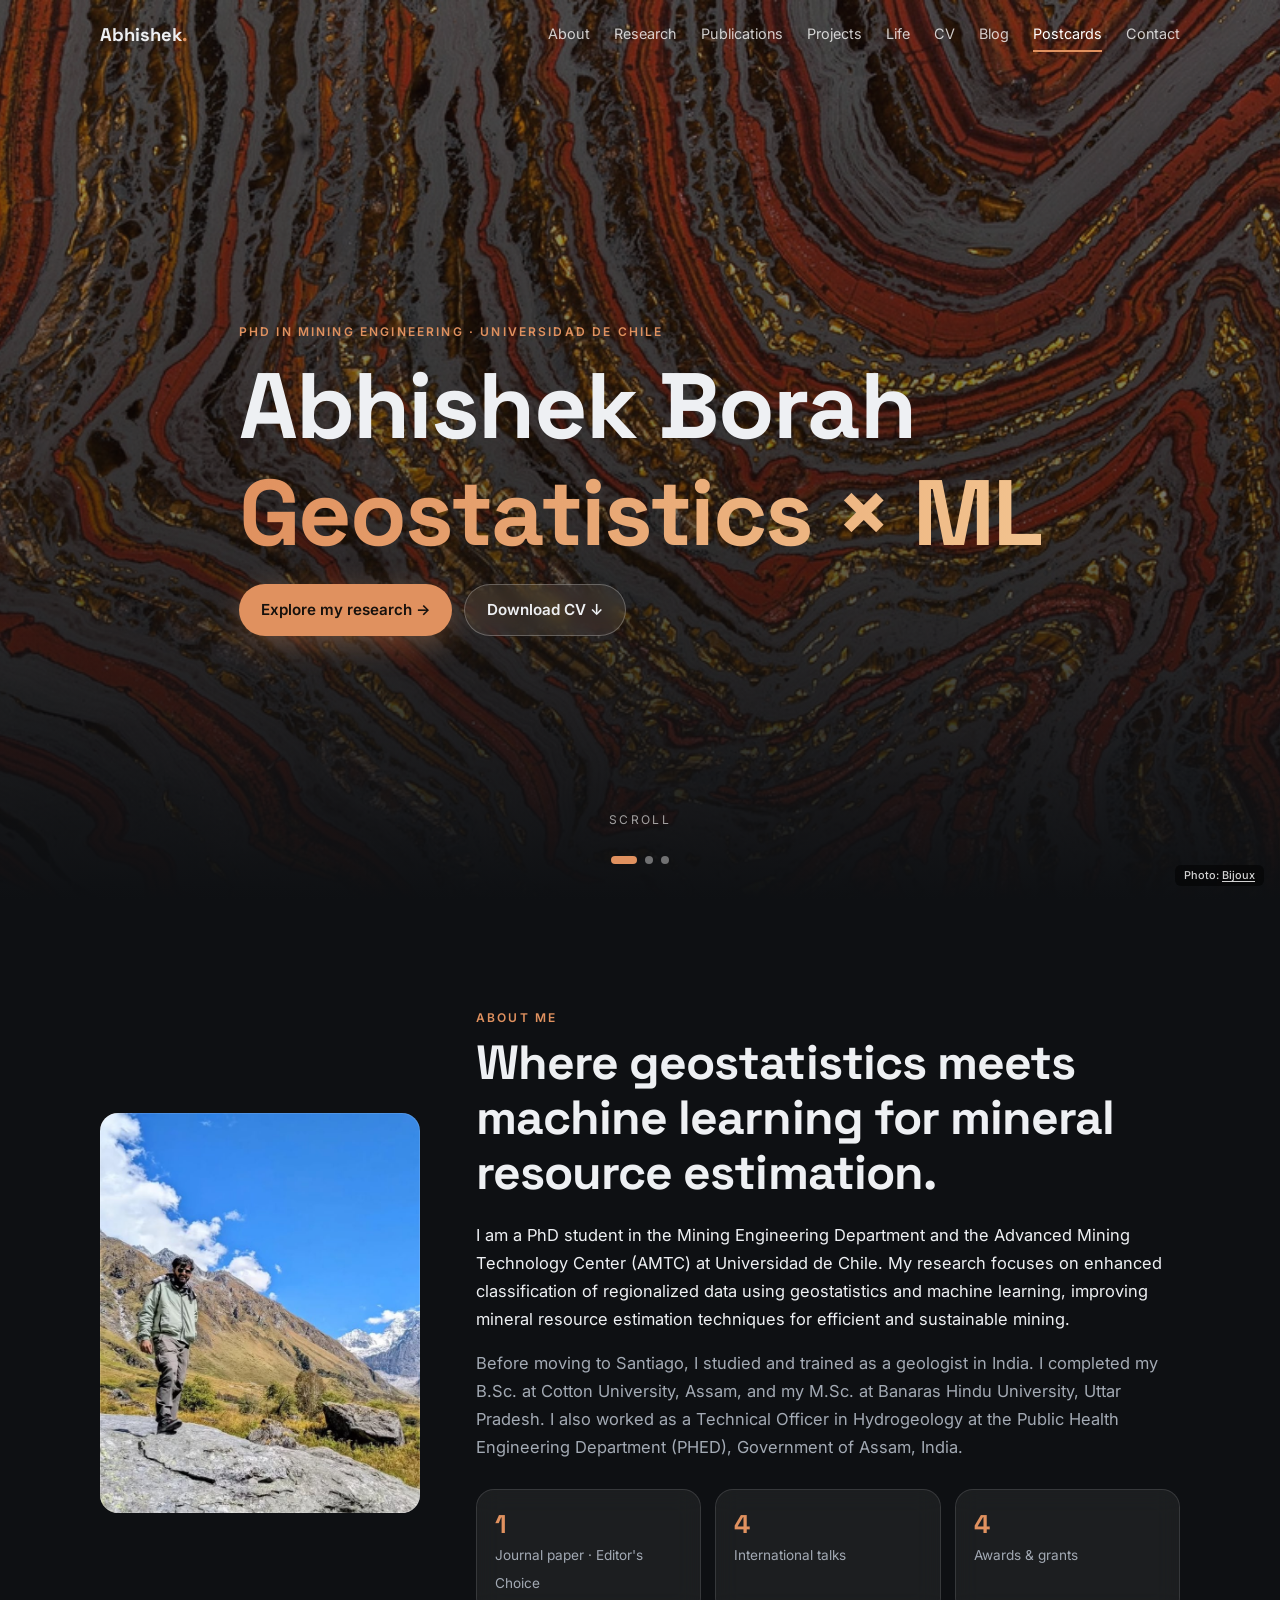
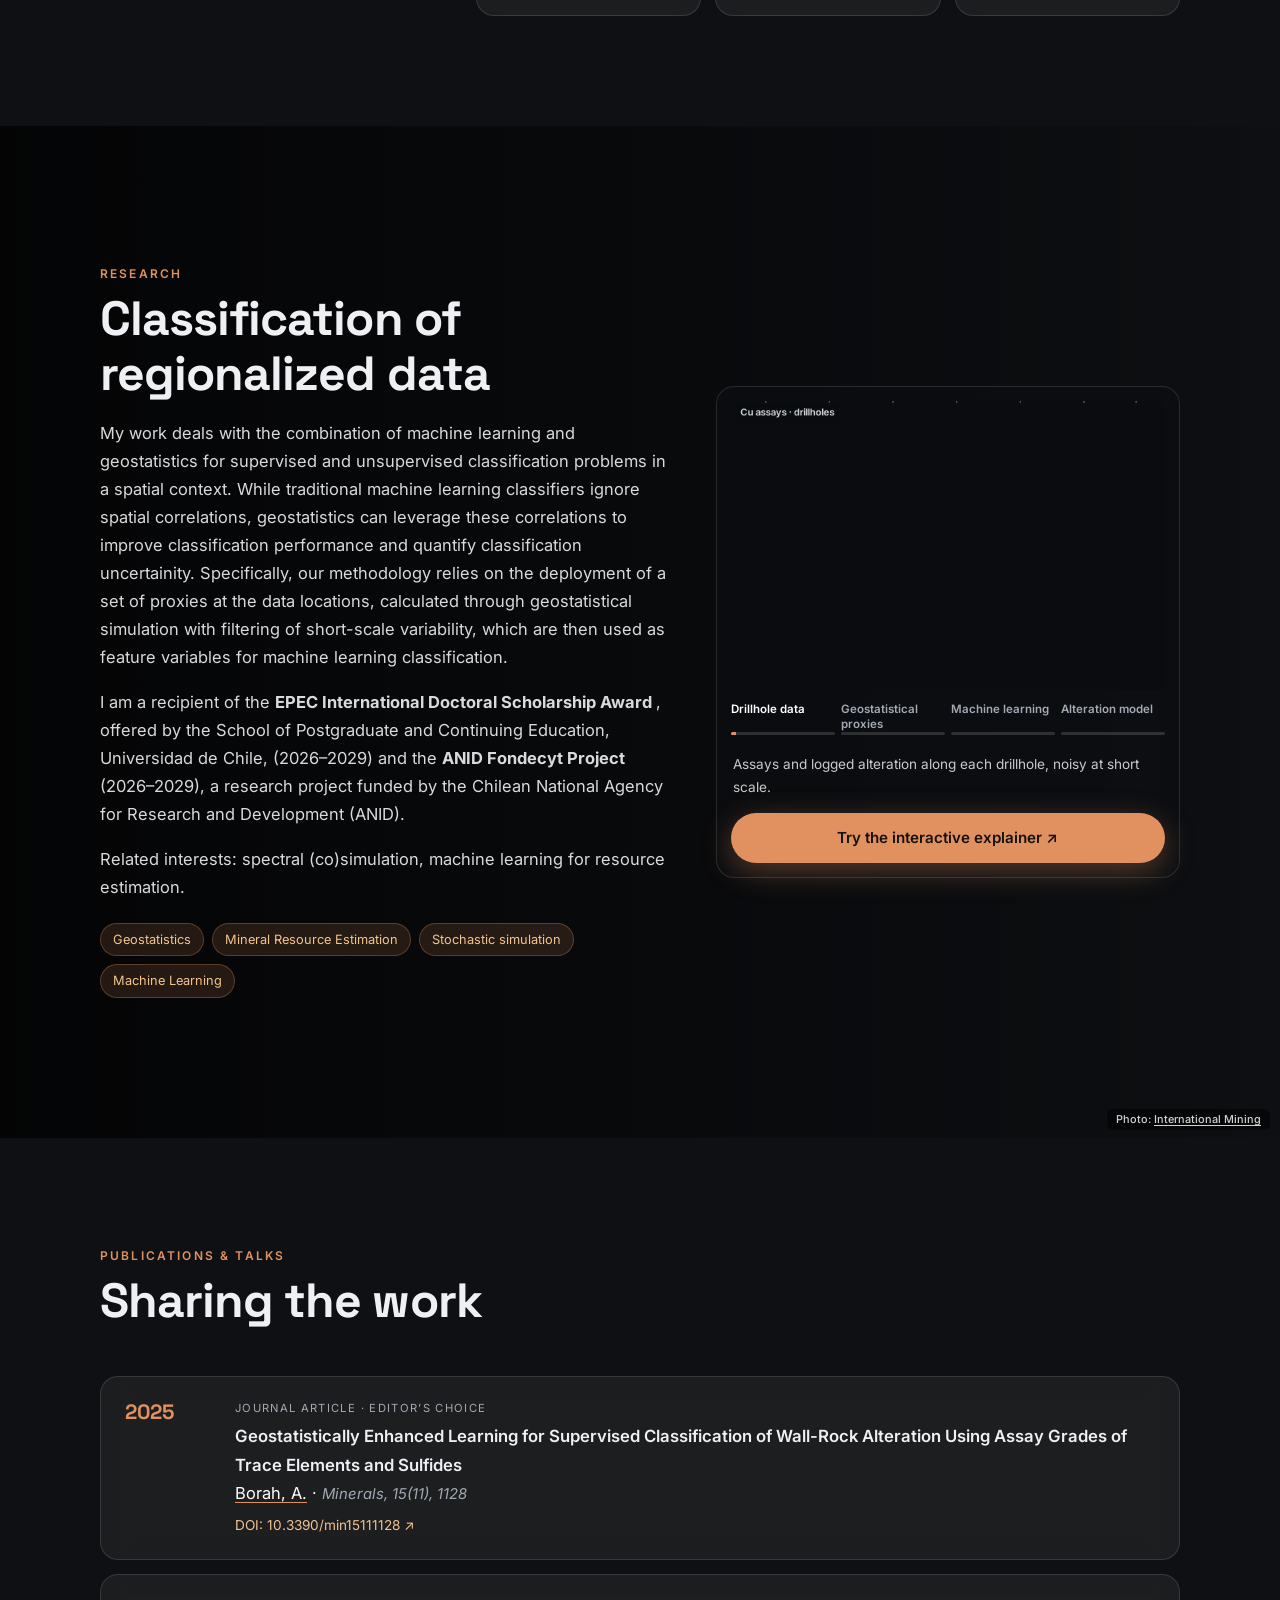
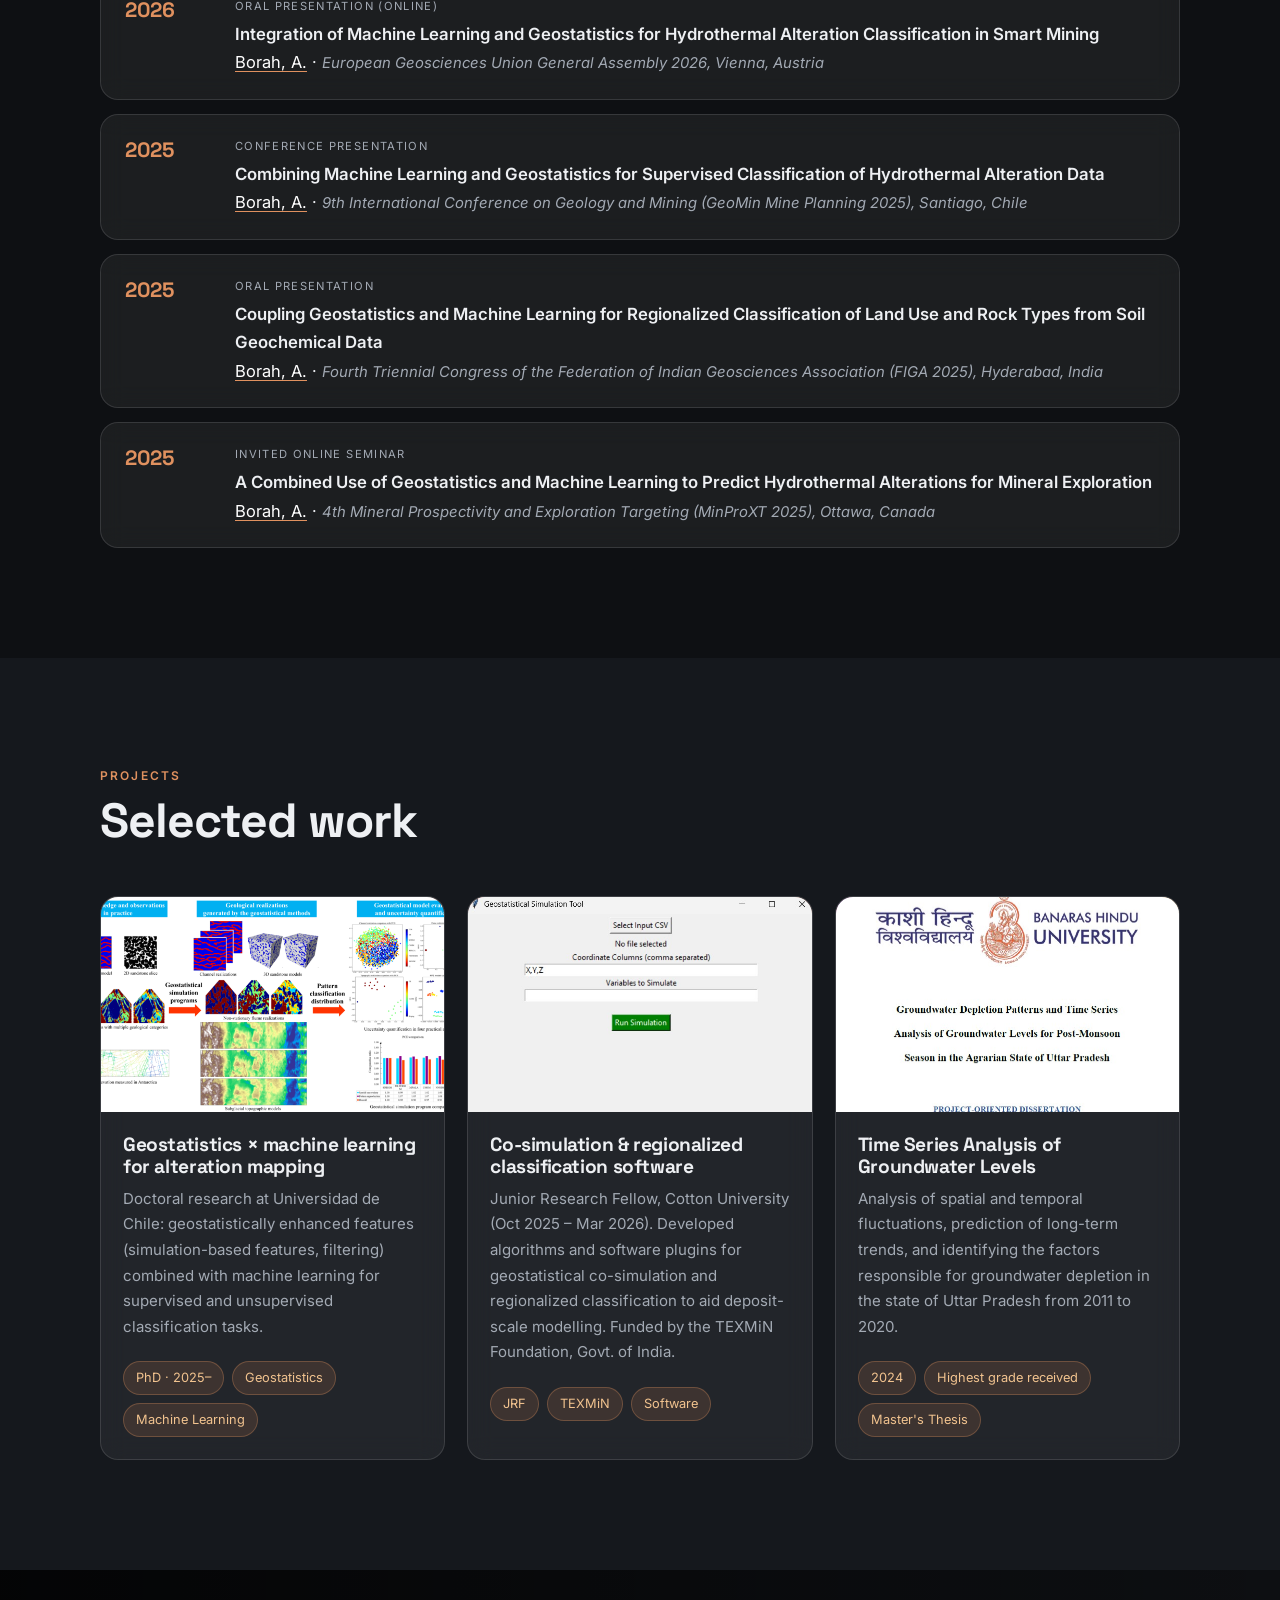
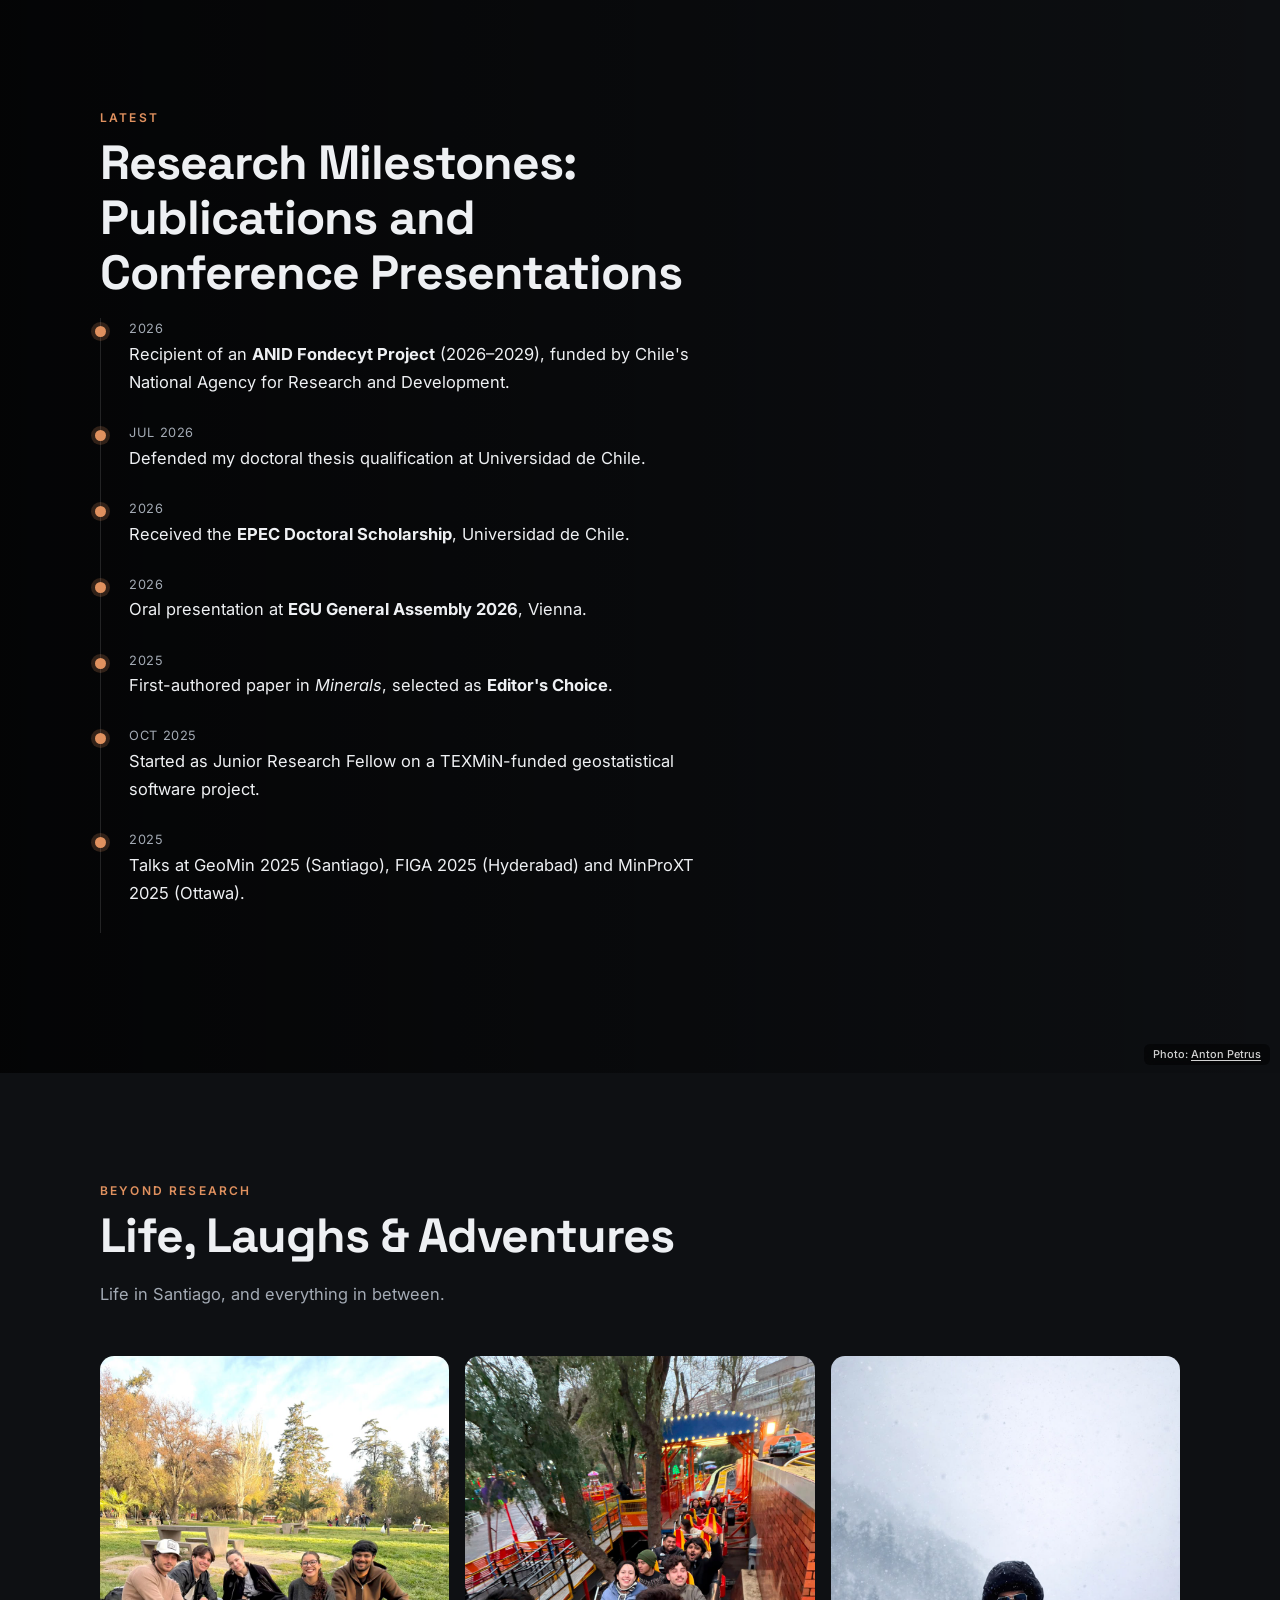
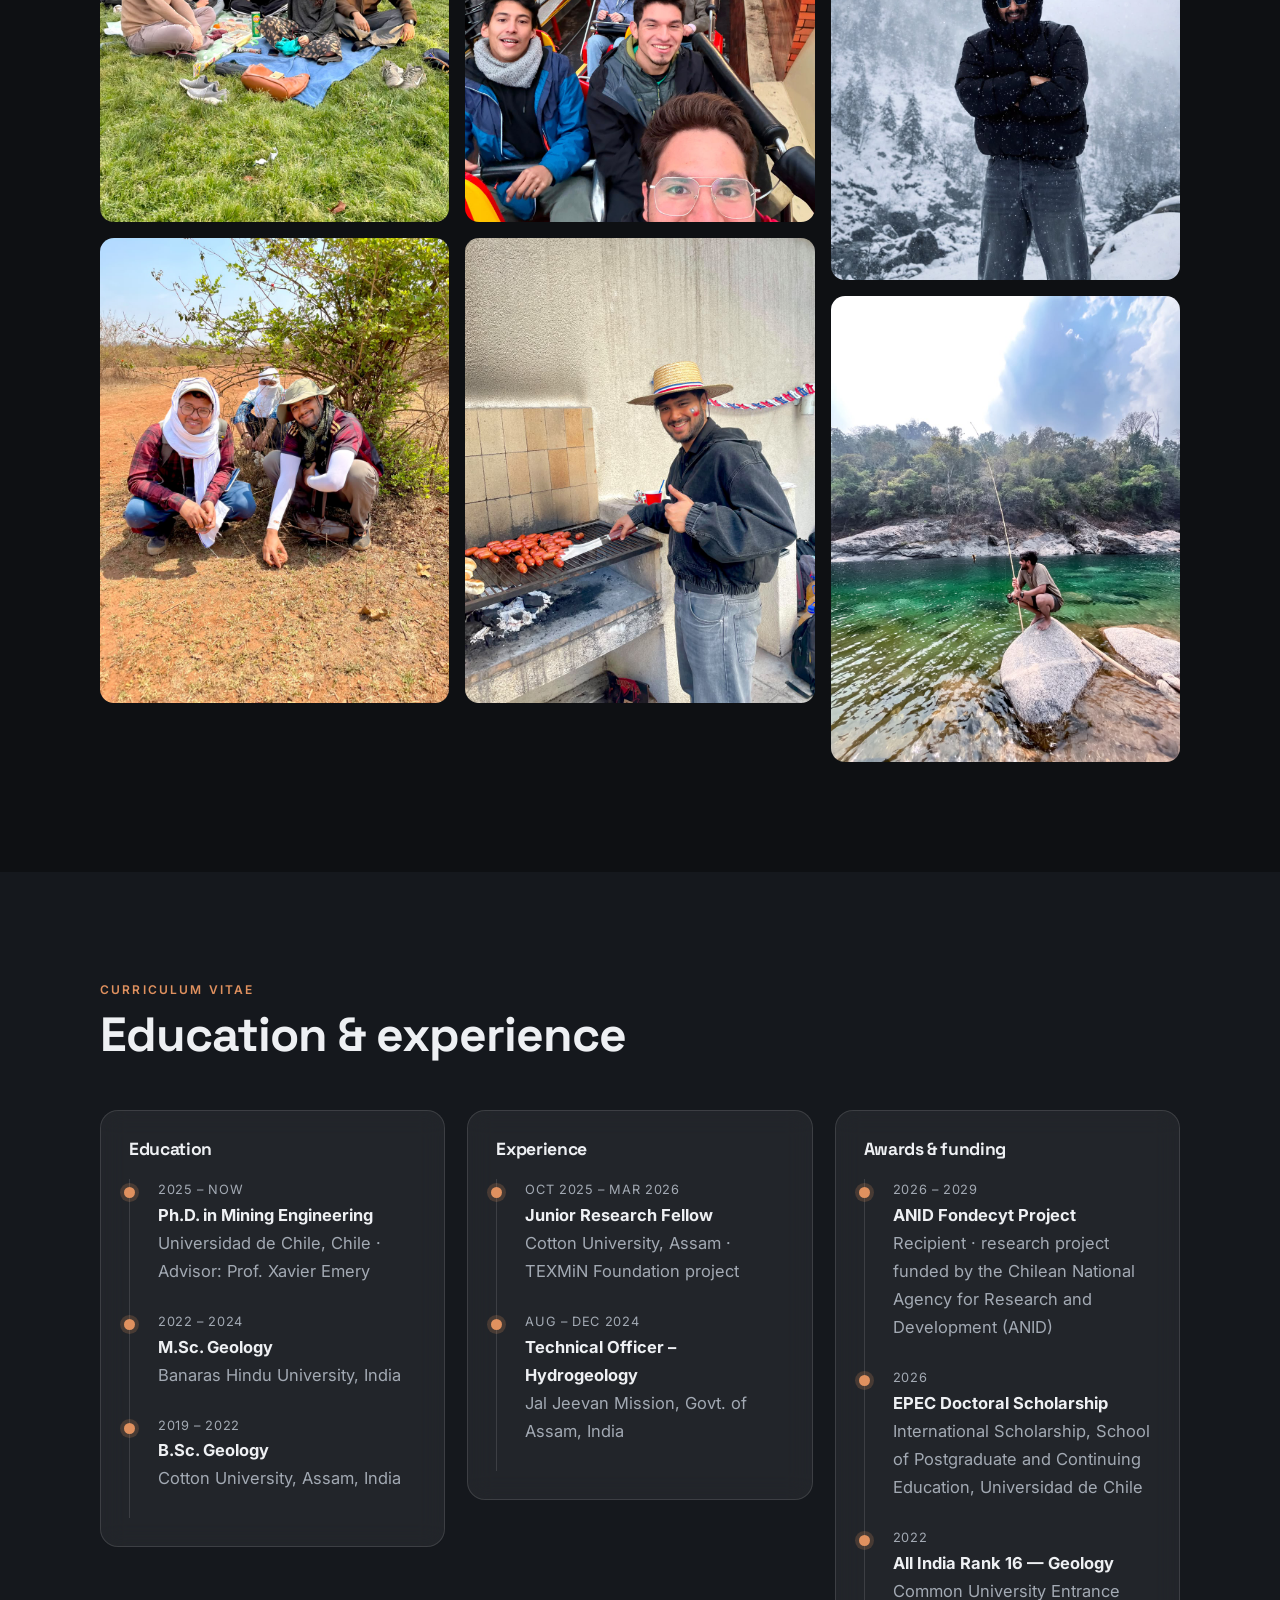
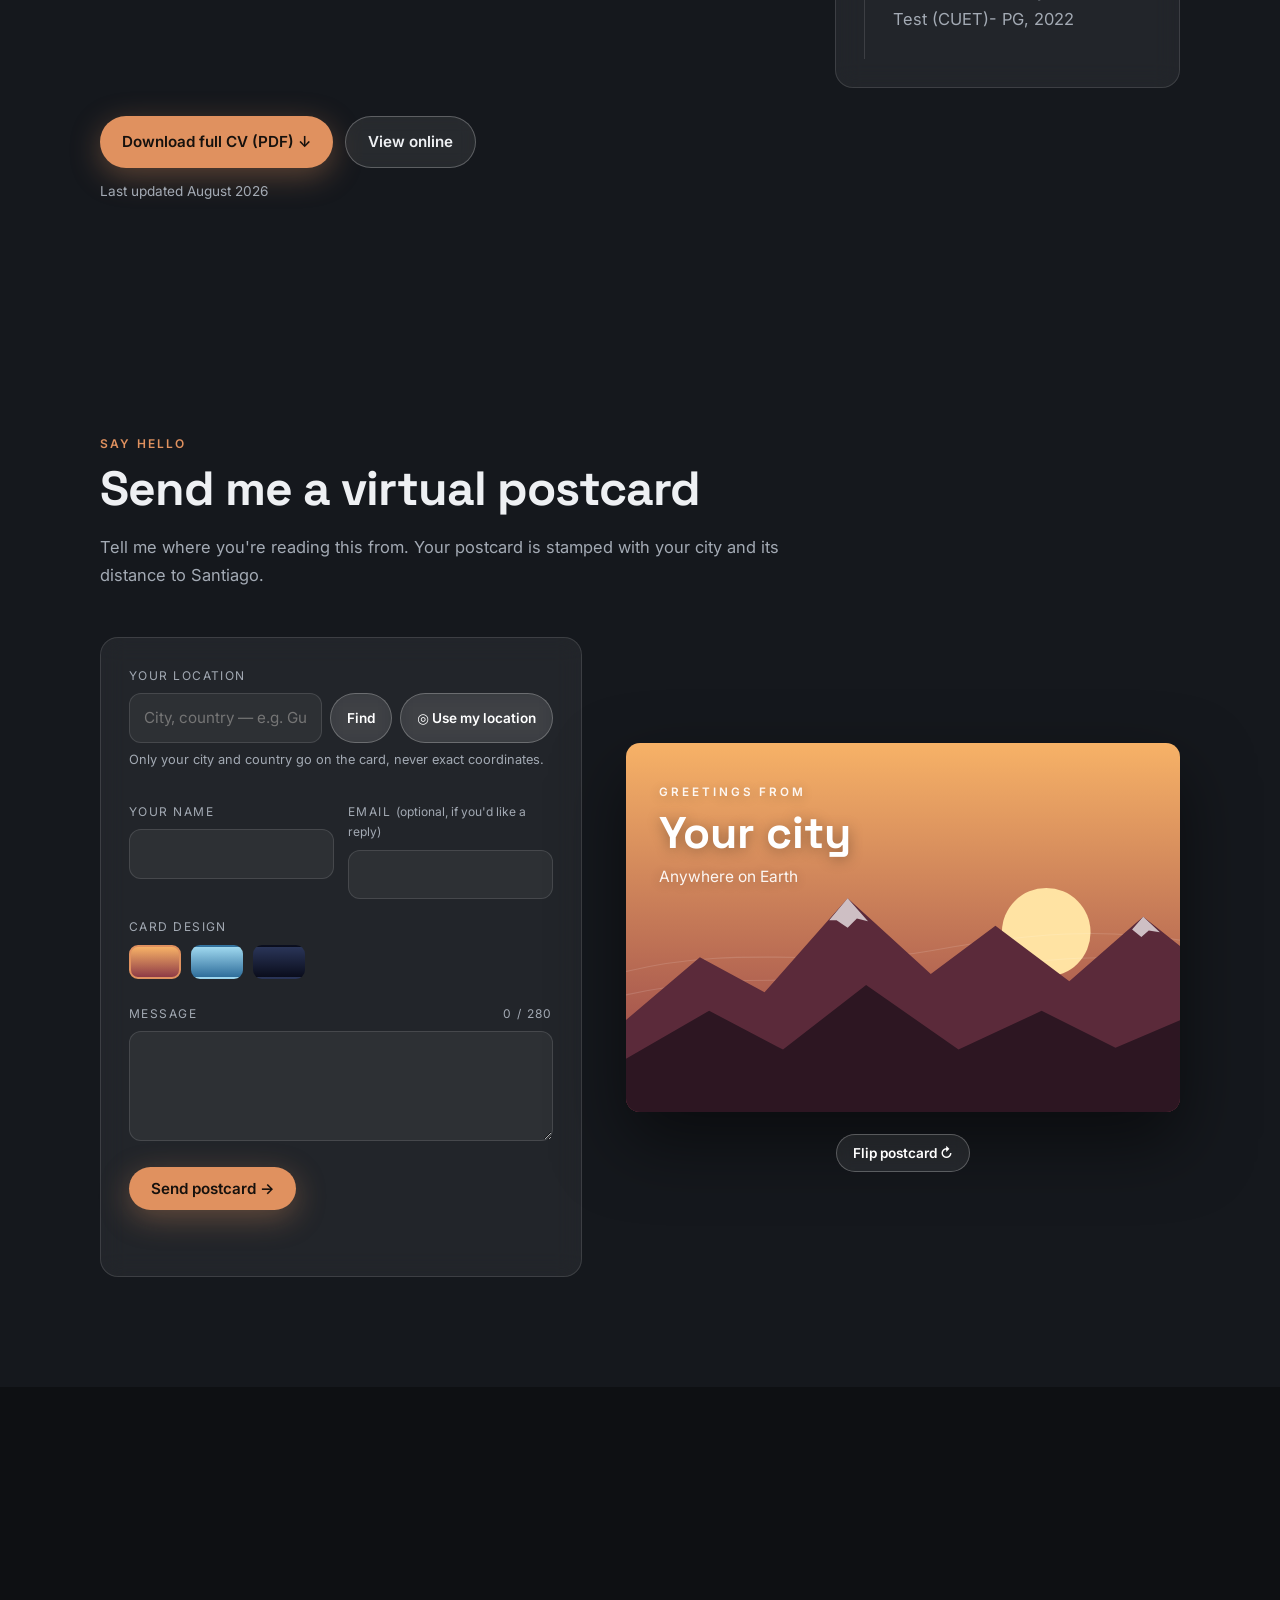
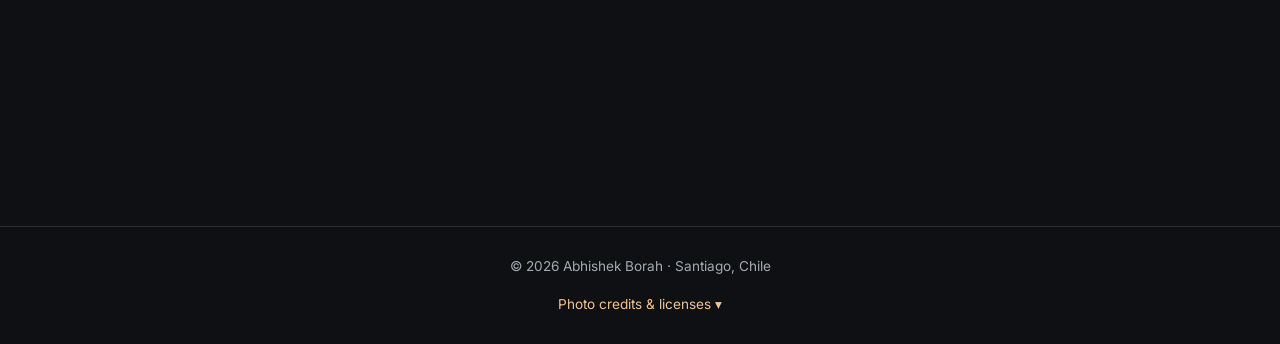
==== commit 5373577e: "Update index.html" ====
--- a/index.html
+++ b/index.html
@@ -400,9 +400,9 @@
     <div class="content reveal">
       <div class="eyebrow">Research</div>
       <h2>Classification of regionalized data</h2>
-      <p>My work deals with the combination of machine learning and geostatistics for supervised and unsupervised classification problems in a spatial context. While traditional machine learning classifiers ignore spatial correlations, geostatistics can leverage these correlations to astutely prepare the data and improve classification performance and quantify classification uncertainity. Specifically, our methodology relies on the deployment of a set of proxies at the data locations, calculated through geostatistical simulation with filtering of short-scale variability, which are then used as feature variables for machine learning classification. </p>
-      <p>I am a recipient of the <b>EPEC International Doctoral Scholarship Award, offered by the School of Postgraduate and Continuing Education, Universidad de Chile, </b>(2026–2029) and the <b> ANID Fondecyt Project </b> (2026–2029), a research project funded by the Chilean National Agency for Research and Development (ANID).</p>
-      <p>Related interests: spectral (co)simulation, the linear model of coregionalization, machine learning for resource estimation.</p>
+      <p>My work deals with the combination of machine learning and geostatistics for supervised and unsupervised classification problems in a spatial context. While traditional machine learning classifiers ignore spatial correlations, geostatistics can leverage these correlations to improve classification performance and quantify classification uncertainity. Specifically, our methodology relies on the deployment of a set of proxies at the data locations, calculated through geostatistical simulation with filtering of short-scale variability, which are then used as feature variables for machine learning classification. </p>
+      <p>I am a recipient of the <b>EPEC International Doctoral Scholarship Award </b>, offered by the School of Postgraduate and Continuing Education, Universidad de Chile, </b>(2026–2029) and the <b> ANID Fondecyt Project </b> (2026–2029), a research project funded by the Chilean National Agency for Research and Development (ANID).</p>
+      <p>Related interests: spectral (co)simulation, machine learning for resource estimation.</p>
       <ul class="tags">
         <li>Geostatistics</li><li>Mineral Resource Estimation</li><li>Stochastic simulation</li>
         <li>Machine Learning</li>
@@ -495,7 +495,7 @@
         <div class="card-media"><div class="card-img" style="--img:url('assets/img/project-1.jpg');--img-fallback:url('assets/img/hero-1.jpg')"></div></div>
         <div class="card-body">
           <h3>Geostatistics × machine learning for alteration mapping</h3>
-          <p>Doctoral research at Universidad de Chile: geostatistically enhanced features (simulation-based features, filtering) combined with XGBoost to classify hydrothermal alteration.</p>
+          <p>Doctoral research at Universidad de Chile: geostatistically enhanced features (simulation-based features, filtering) combined with machine learning for supervised and unsupervised classification tasks.</p>
           <ul class="tags"><li>PhD · 2025–</li><li>Geostatistics</li><li>Machine Learning</li></ul>
         </div>
       </article>
@@ -547,8 +547,8 @@
   <div class="wrap">
     <div class="sec-head reveal">
       <div class="eyebrow">Beyond research</div>
-      <h2>Life &amp; fieldwork</h2>
-      <p class="muted">Field trips, conferences, Santiago, and everything in between.</p>
+      <h2>Life, Laughs &amp; Adventures </h2>
+      <p class="muted">Life in Santiago, and everything in between.</p>
     </div>
     <div class="gallery">
       <figure class="reveal"><img src="assets/img/gallery-01.jpg" data-fallback="assets/img/hero-2.jpg" onerror="imgFallback(this)" alt="" loading="lazy"><figcaption>[Caption — e.g. EGU 2026, Vienna]</figcaption></figure>
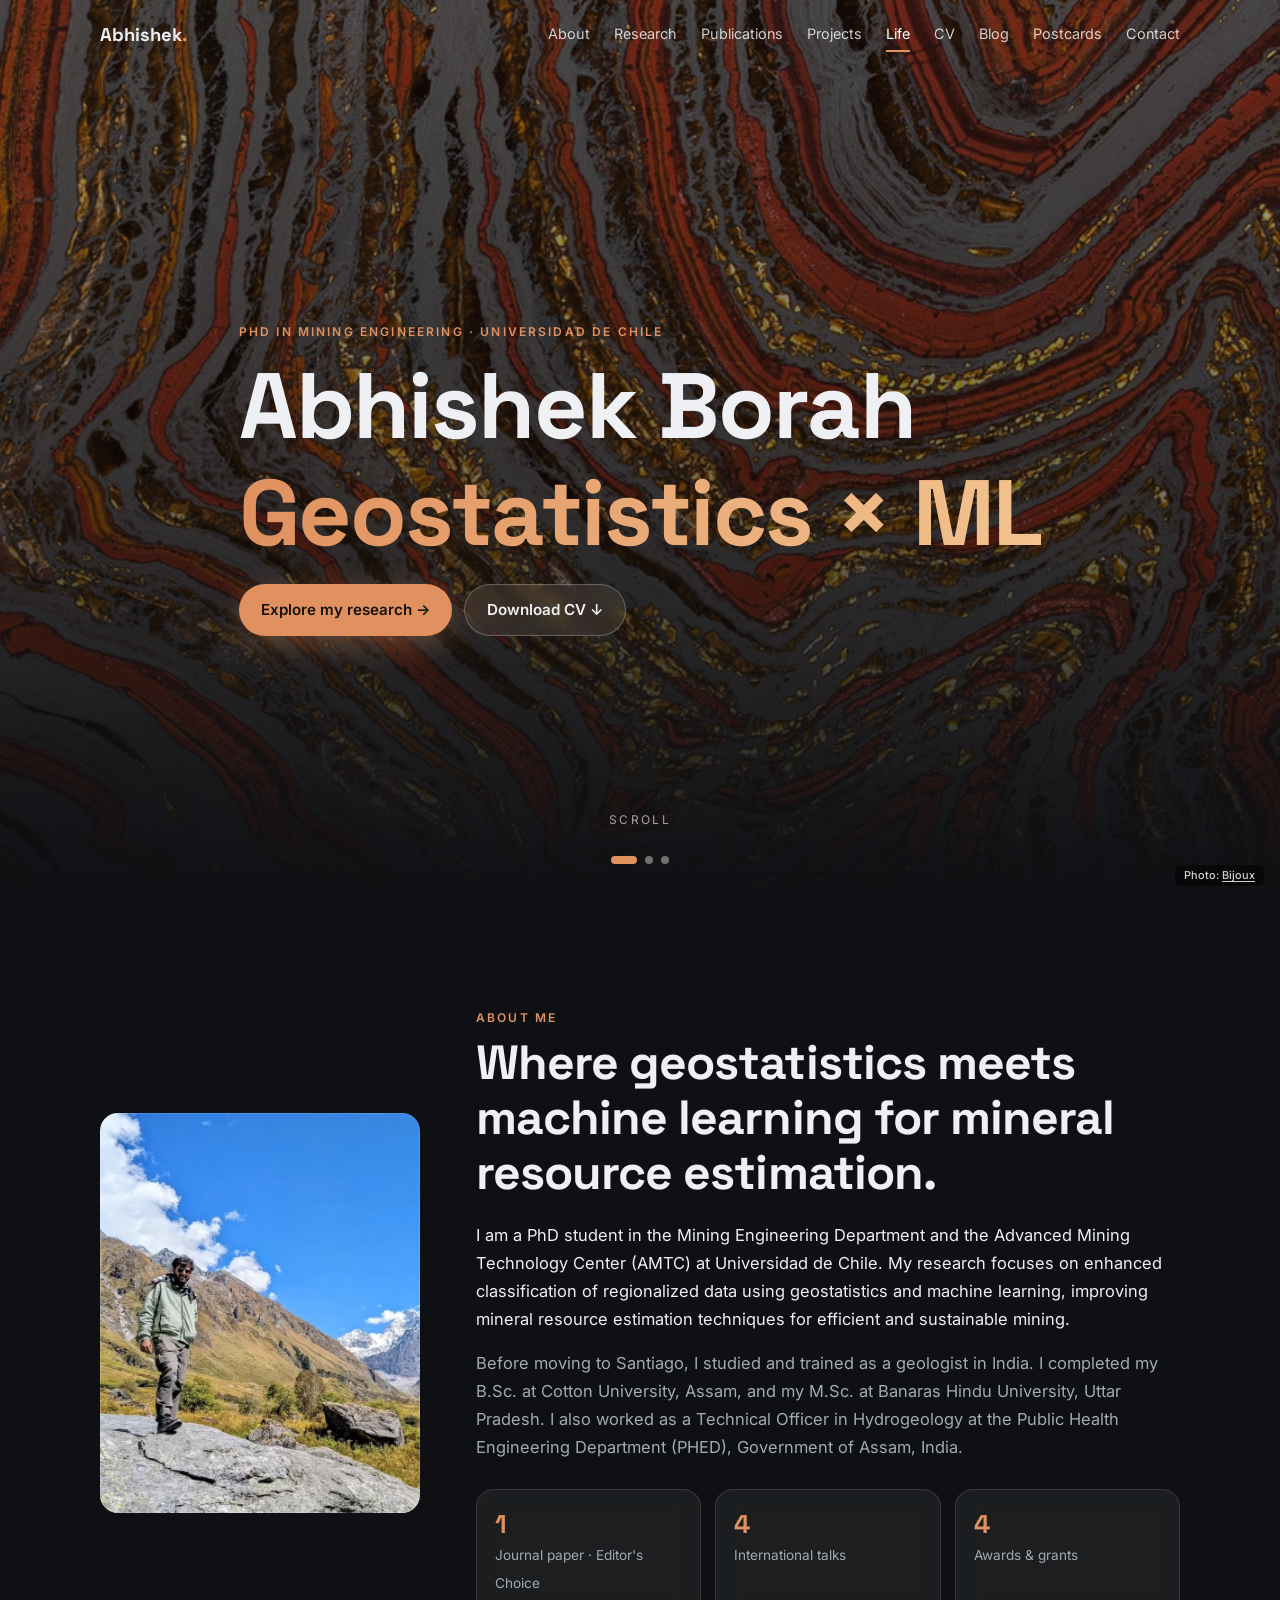
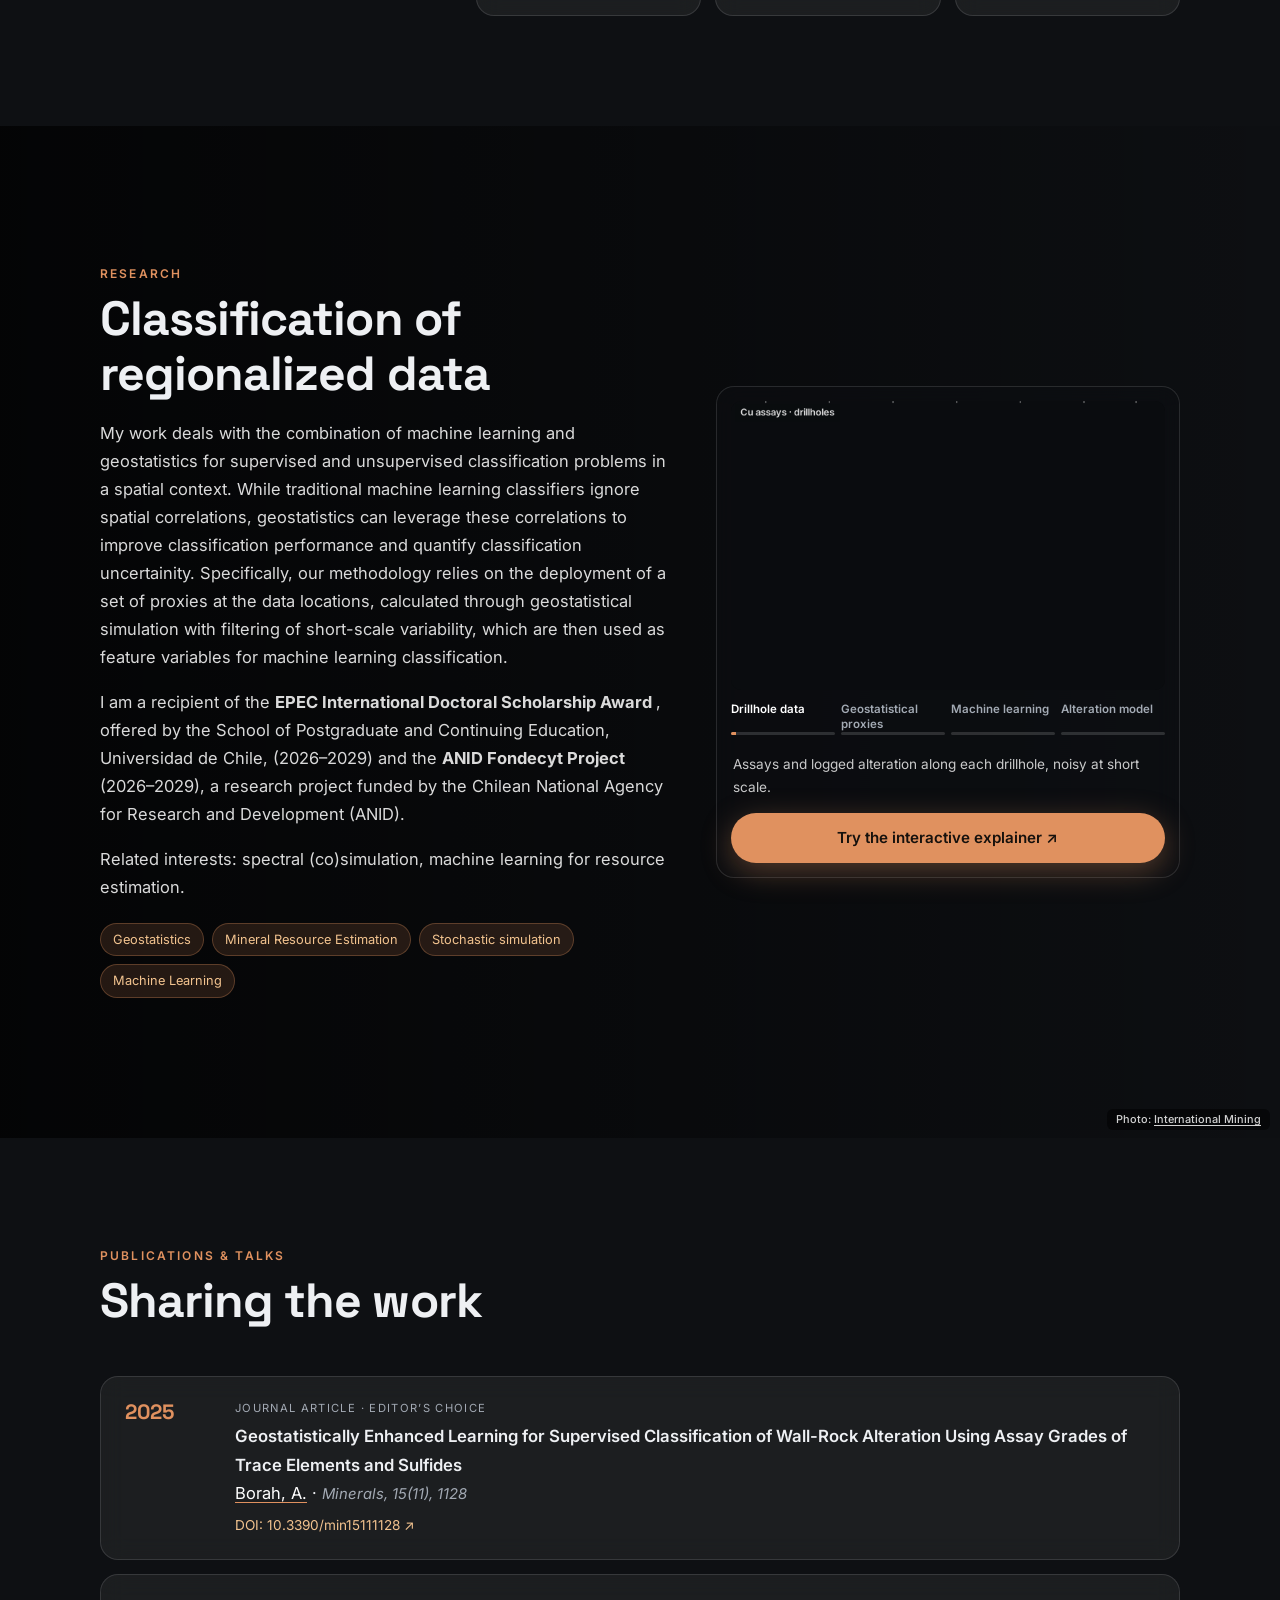
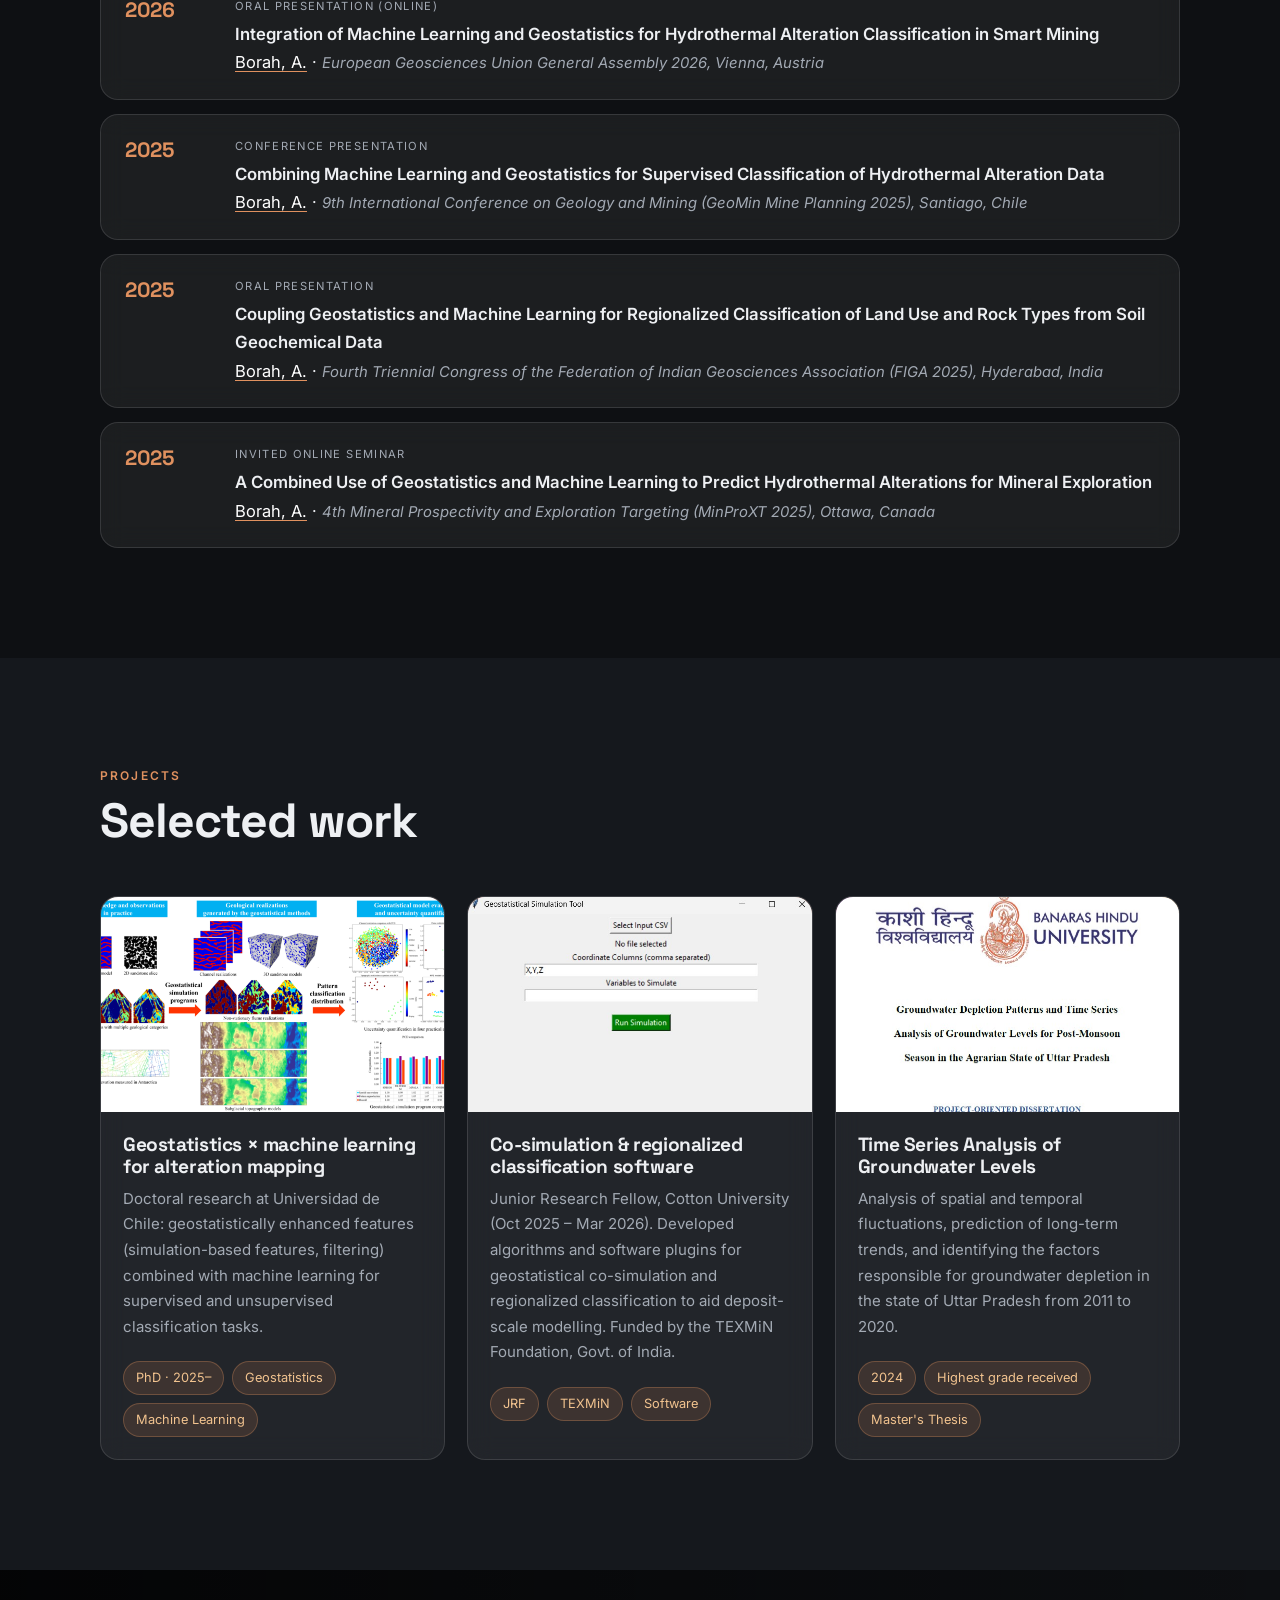
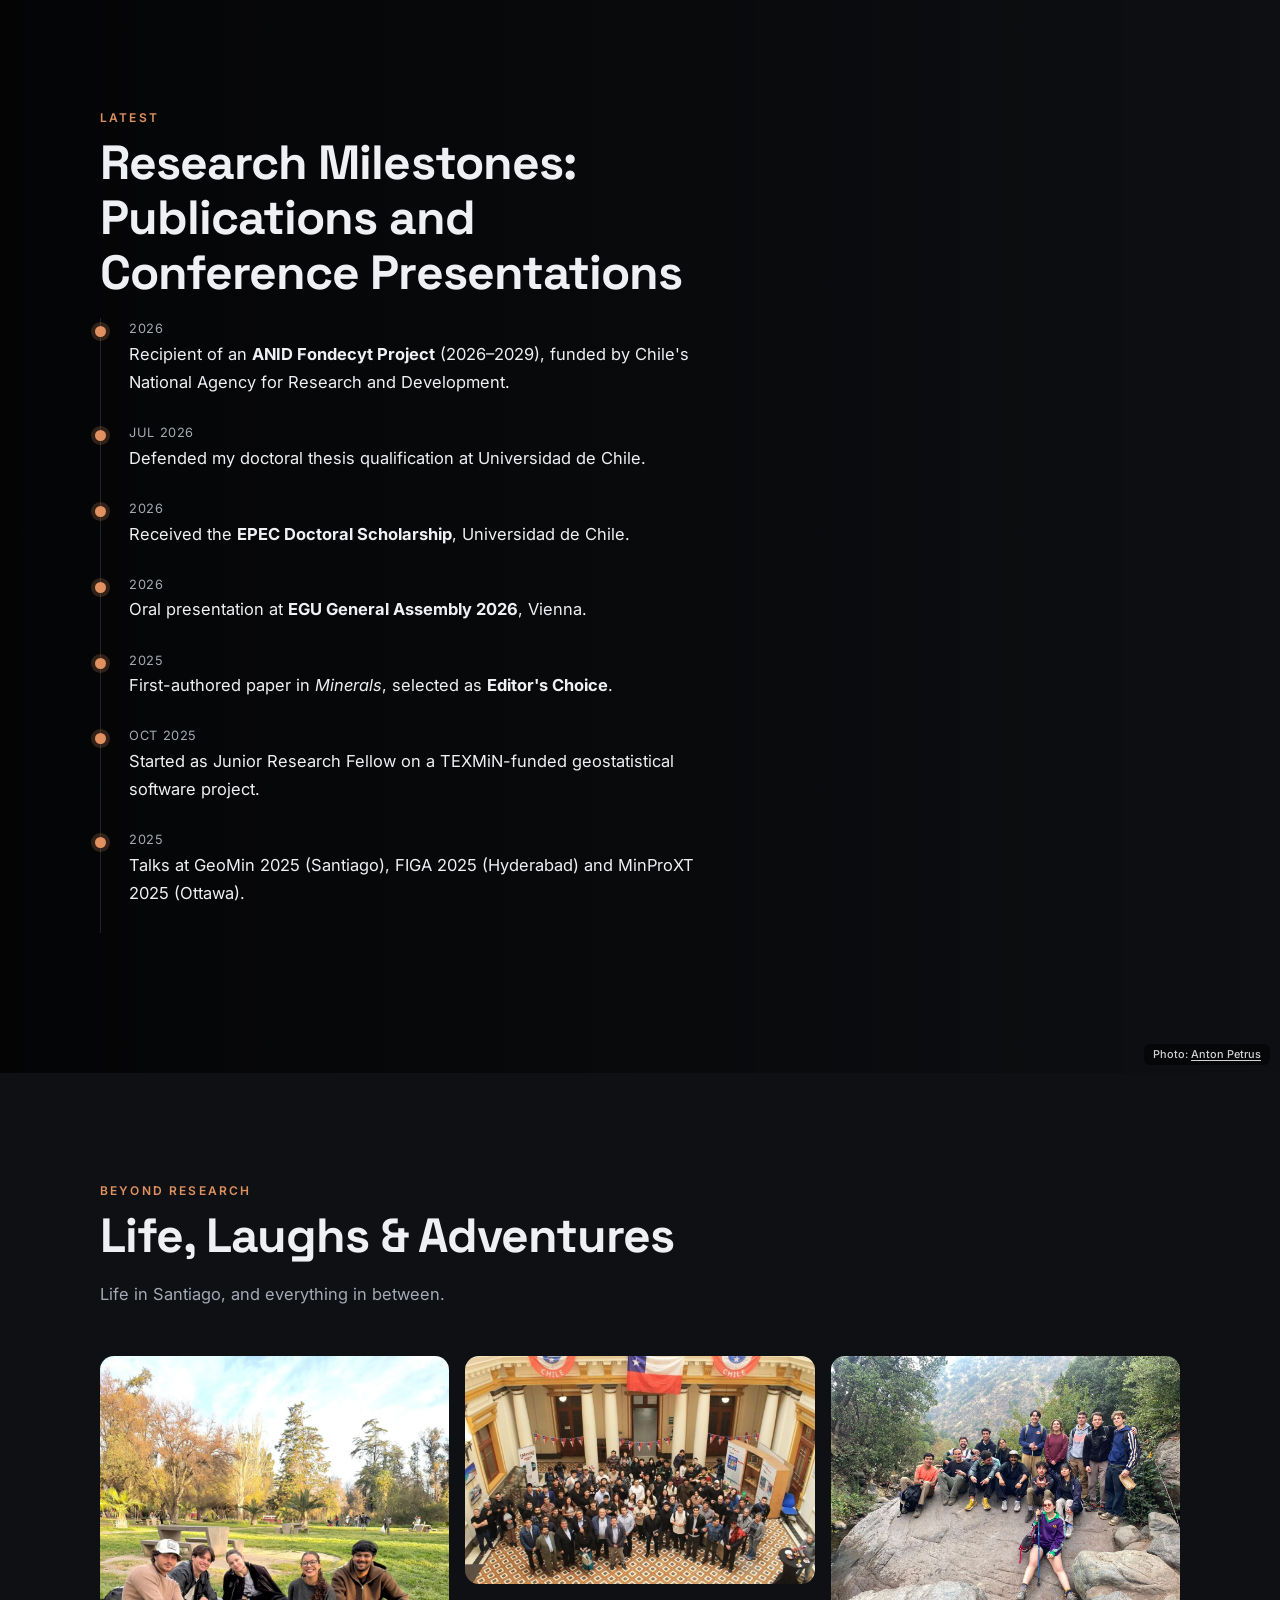
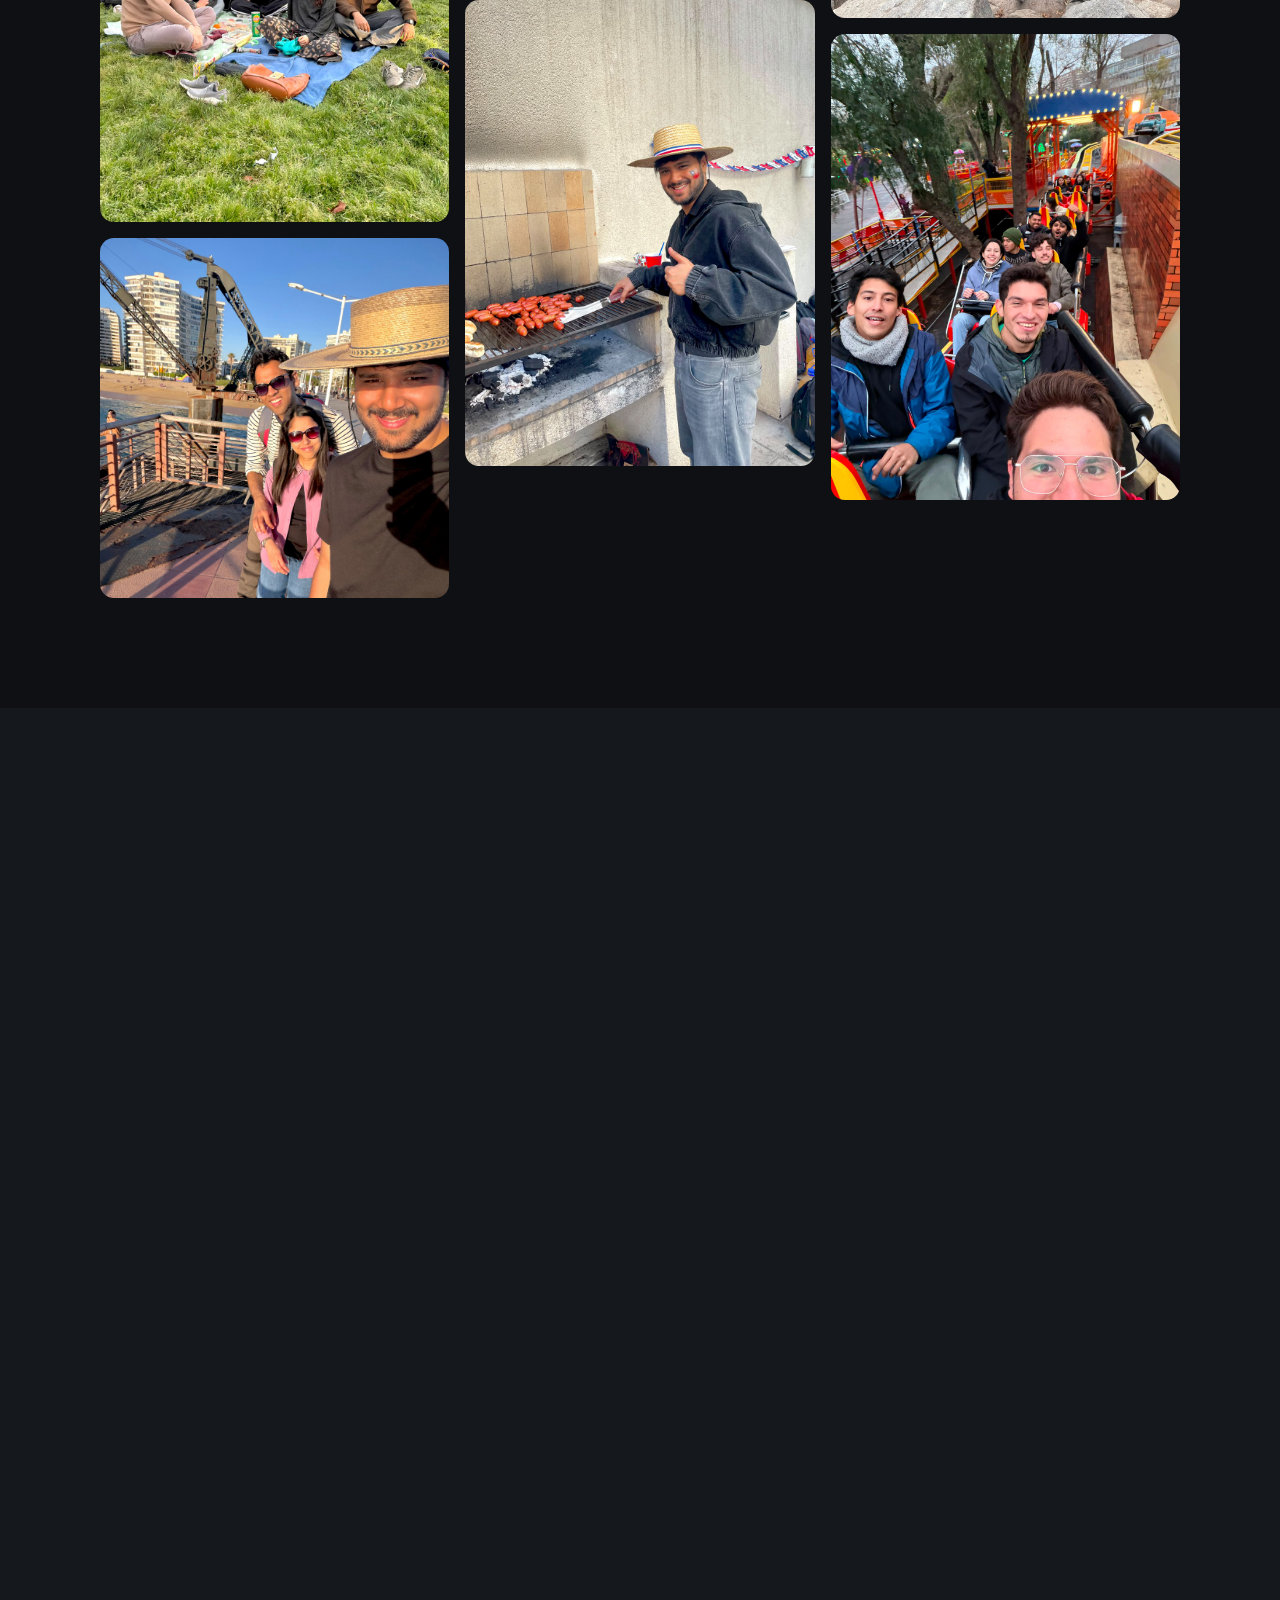
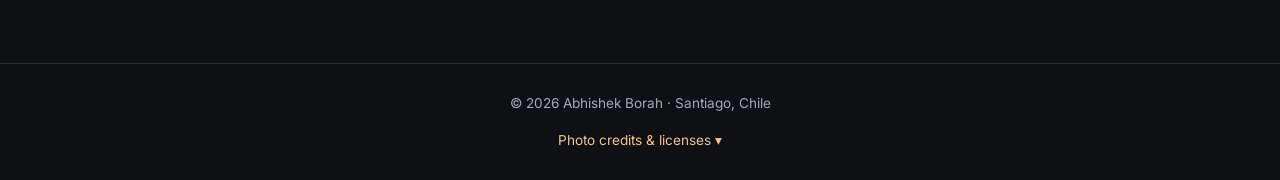
==== commit 40da9811: "Revise gallery section with new images and captions Updated gallery images and captions to reflect n" ====
--- a/index.html
+++ b/index.html
@@ -551,12 +551,12 @@
       <p class="muted">Life in Santiago, and everything in between.</p>
     </div>
     <div class="gallery">
-      <figure class="reveal"><img src="assets/img/gallery-01.jpg" data-fallback="assets/img/hero-2.jpg" onerror="imgFallback(this)" alt="" loading="lazy"><figcaption>[Caption — e.g. EGU 2026, Vienna]</figcaption></figure>
-      <figure class="reveal"><img src="assets/img/gallery-02.jpg" data-fallback="assets/img/band-1.jpg" onerror="imgFallback(this)" alt="" loading="lazy"><figcaption>[Caption — fieldwork]</figcaption></figure>
-      <figure class="reveal"><img src="assets/img/gallery-03.jpg" data-fallback="assets/img/hero-3.jpg" onerror="imgFallback(this)" alt="" loading="lazy"><figcaption>[Caption — the Andes]</figcaption></figure>
-      <figure class="reveal"><img src="assets/img/gallery-04.jpg" data-fallback="assets/img/hero-1.jpg" onerror="imgFallback(this)" alt="" loading="lazy"><figcaption>[Caption]</figcaption></figure>
-      <figure class="reveal"><img src="assets/img/gallery-05.jpg" data-fallback="assets/img/band-2.jpg" onerror="imgFallback(this)" alt="" loading="lazy"><figcaption>[Caption]</figcaption></figure>
-      <figure class="reveal"><img src="assets/img/gallery-06.jpg" data-fallback="assets/img/hero-2.jpg" onerror="imgFallback(this)" alt="" loading="lazy"><figcaption>[Caption]</figcaption></figure>
+      <figure class="reveal"><img src="assets/img/gallery-01.jpg" data-fallback="assets/img/hero-2.jpg" onerror="imgFallback(this)" alt="" loading="lazy"><figcaption>[ Finally, a truly international PhD group: an Italian, an Austrian, a Greek, a Colombian, and an Indian. 🌍]</figcaption></figure>
+      <figure class="reveal"><img src="assets/img/gallery-02.jpg" data-fallback="assets/img/band-1.jpg" onerror="imgFallback(this)" alt="" loading="lazy"><figcaption>[ The big Assamese community in Chile]</figcaption></figure>
+      <figure class="reveal"><img src="assets/img/gallery-03.jpg" data-fallback="assets/img/hero-3.jpg" onerror="imgFallback(this)" alt="" loading="lazy"><figcaption>[ Dieciocho celebrations in the Mining Engineering Department]</figcaption></figure>
+      <figure class="reveal"><img src="assets/img/gallery-04.jpg" data-fallback="assets/img/hero-1.jpg" onerror="imgFallback(this)" alt="" loading="lazy"><figcaption>[ Yours truly: Hombre de asado!]</figcaption></figure>
+      <figure class="reveal"><img src="assets/img/gallery-05.jpg" data-fallback="assets/img/band-2.jpg" onerror="imgFallback(this)" alt="" loading="lazy"><figcaption>[ The international students community of FCFM, a trek in Parque Natural Aguas de Ramón]</figcaption></figure>
+      <figure class="reveal"><img src="assets/img/gallery-06.jpg" data-fallback="assets/img/hero-2.jpg" onerror="imgFallback(this)" alt="" loading="lazy"><figcaption>[My first and last roller coaster ride]</figcaption></figure>
       <figure class="reveal"><img src="assets/img/gallery-07.jpg" onerror="imgFallback(this)" alt="" loading="lazy"><figcaption>[Caption]</figcaption></figure>
       <figure class="reveal"><img src="assets/img/gallery-08.jpg" onerror="imgFallback(this)" alt="" loading="lazy"><figcaption>[Caption]</figcaption></figure>
       <figure class="reveal"><img src="assets/img/gallery-09.jpg" onerror="imgFallback(this)" alt="" loading="lazy"><figcaption>[Caption]</figcaption></figure>
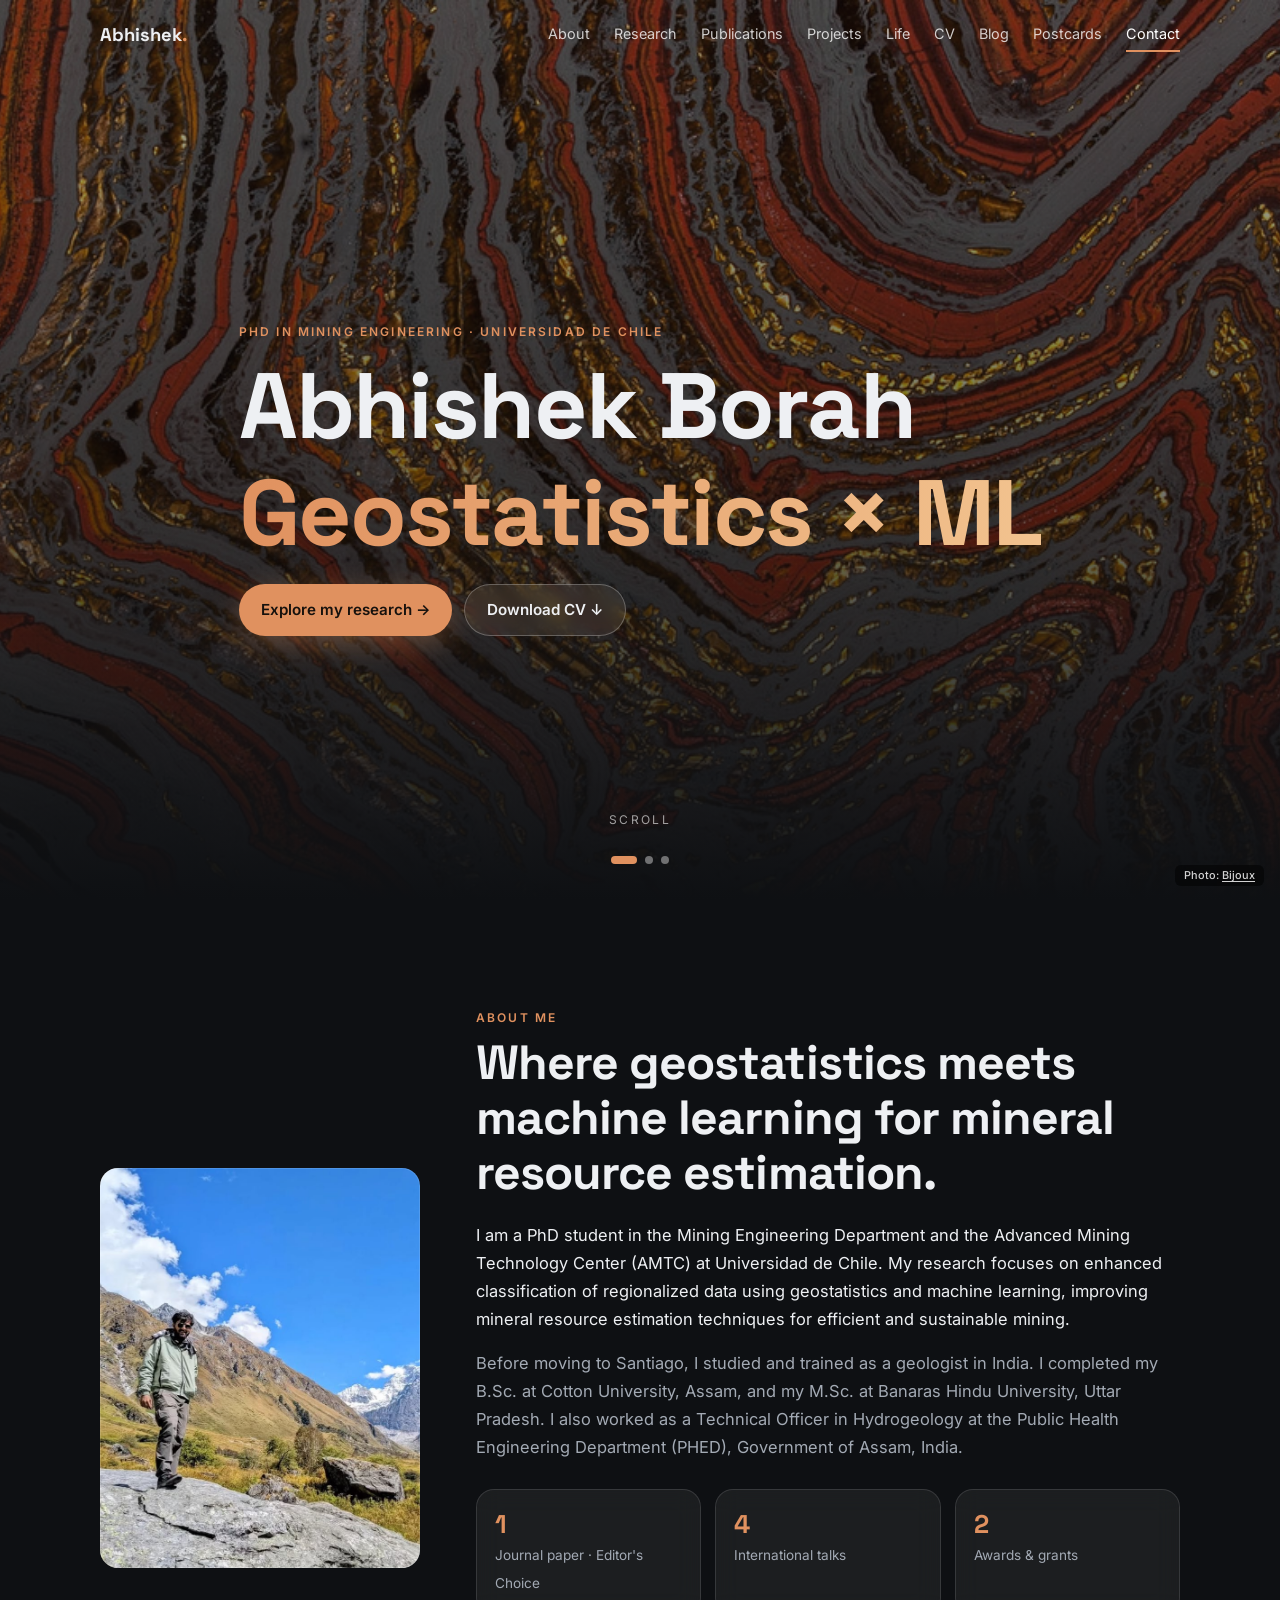
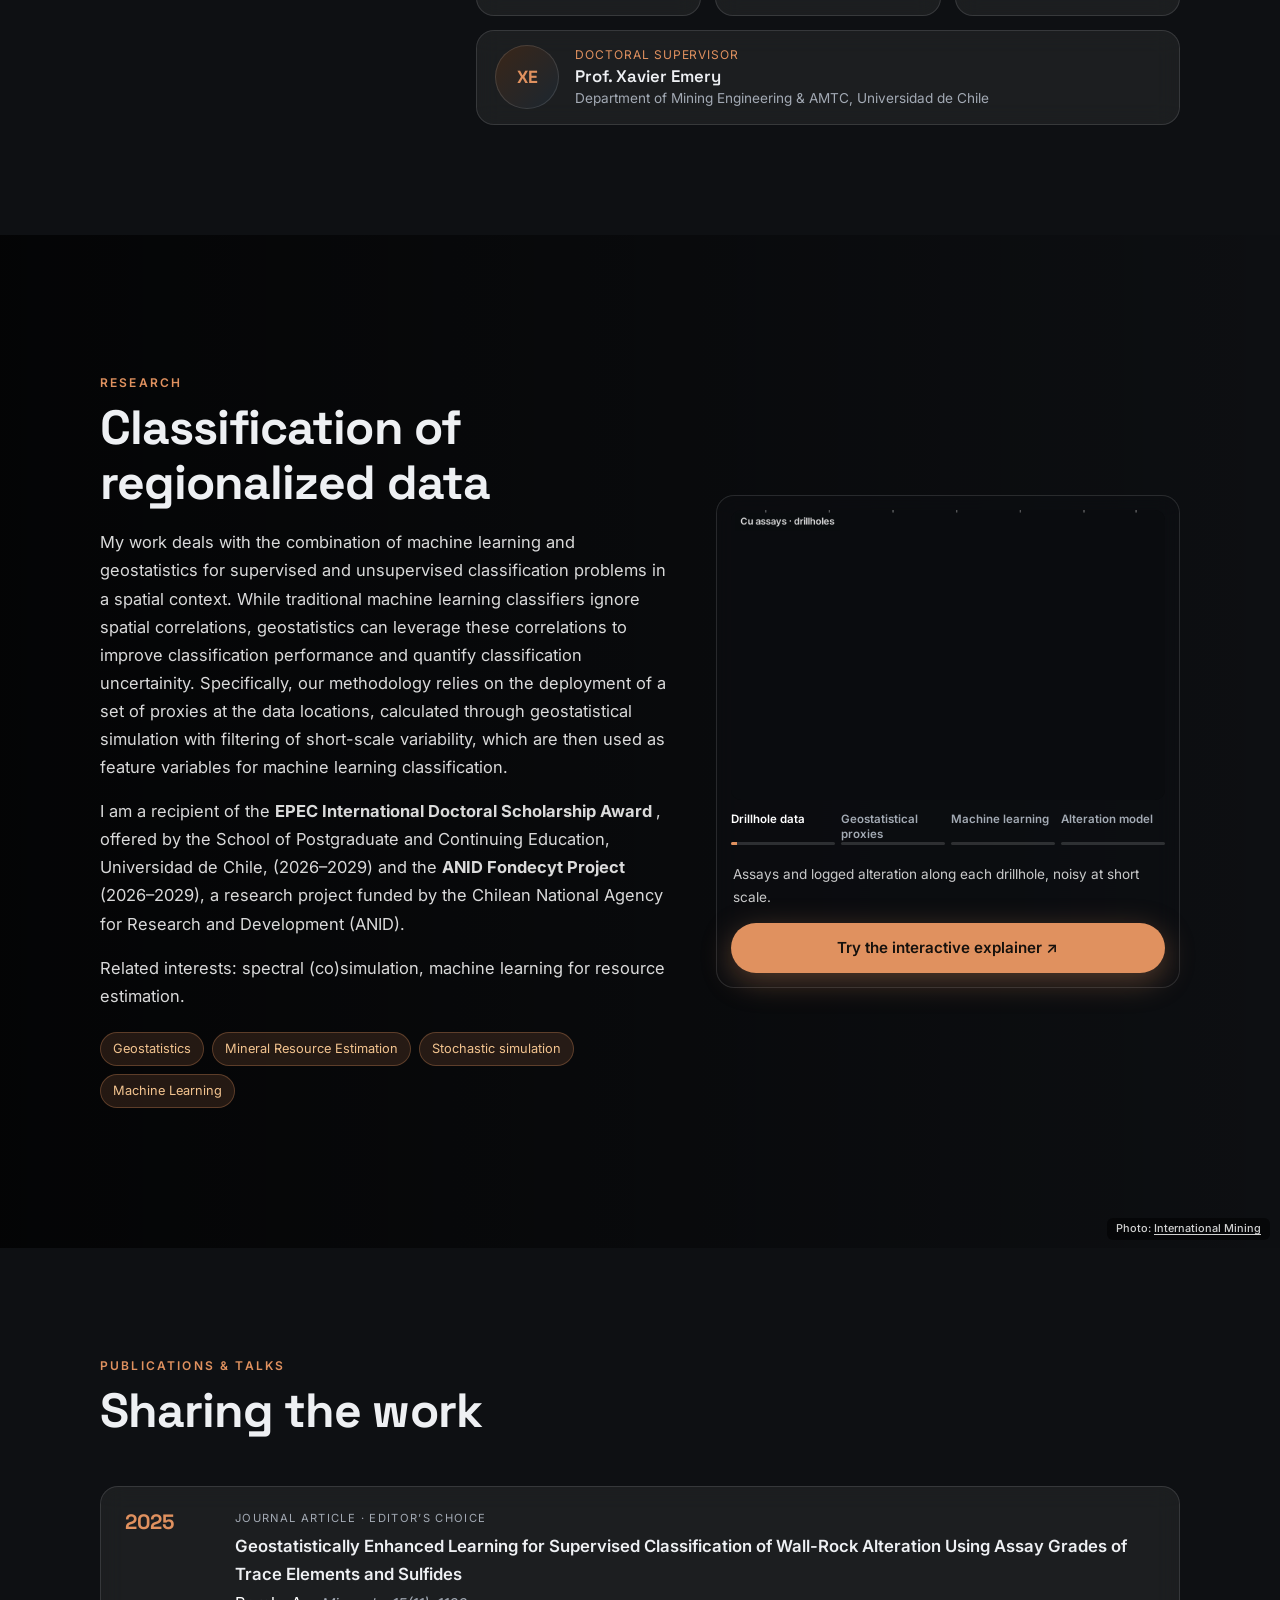
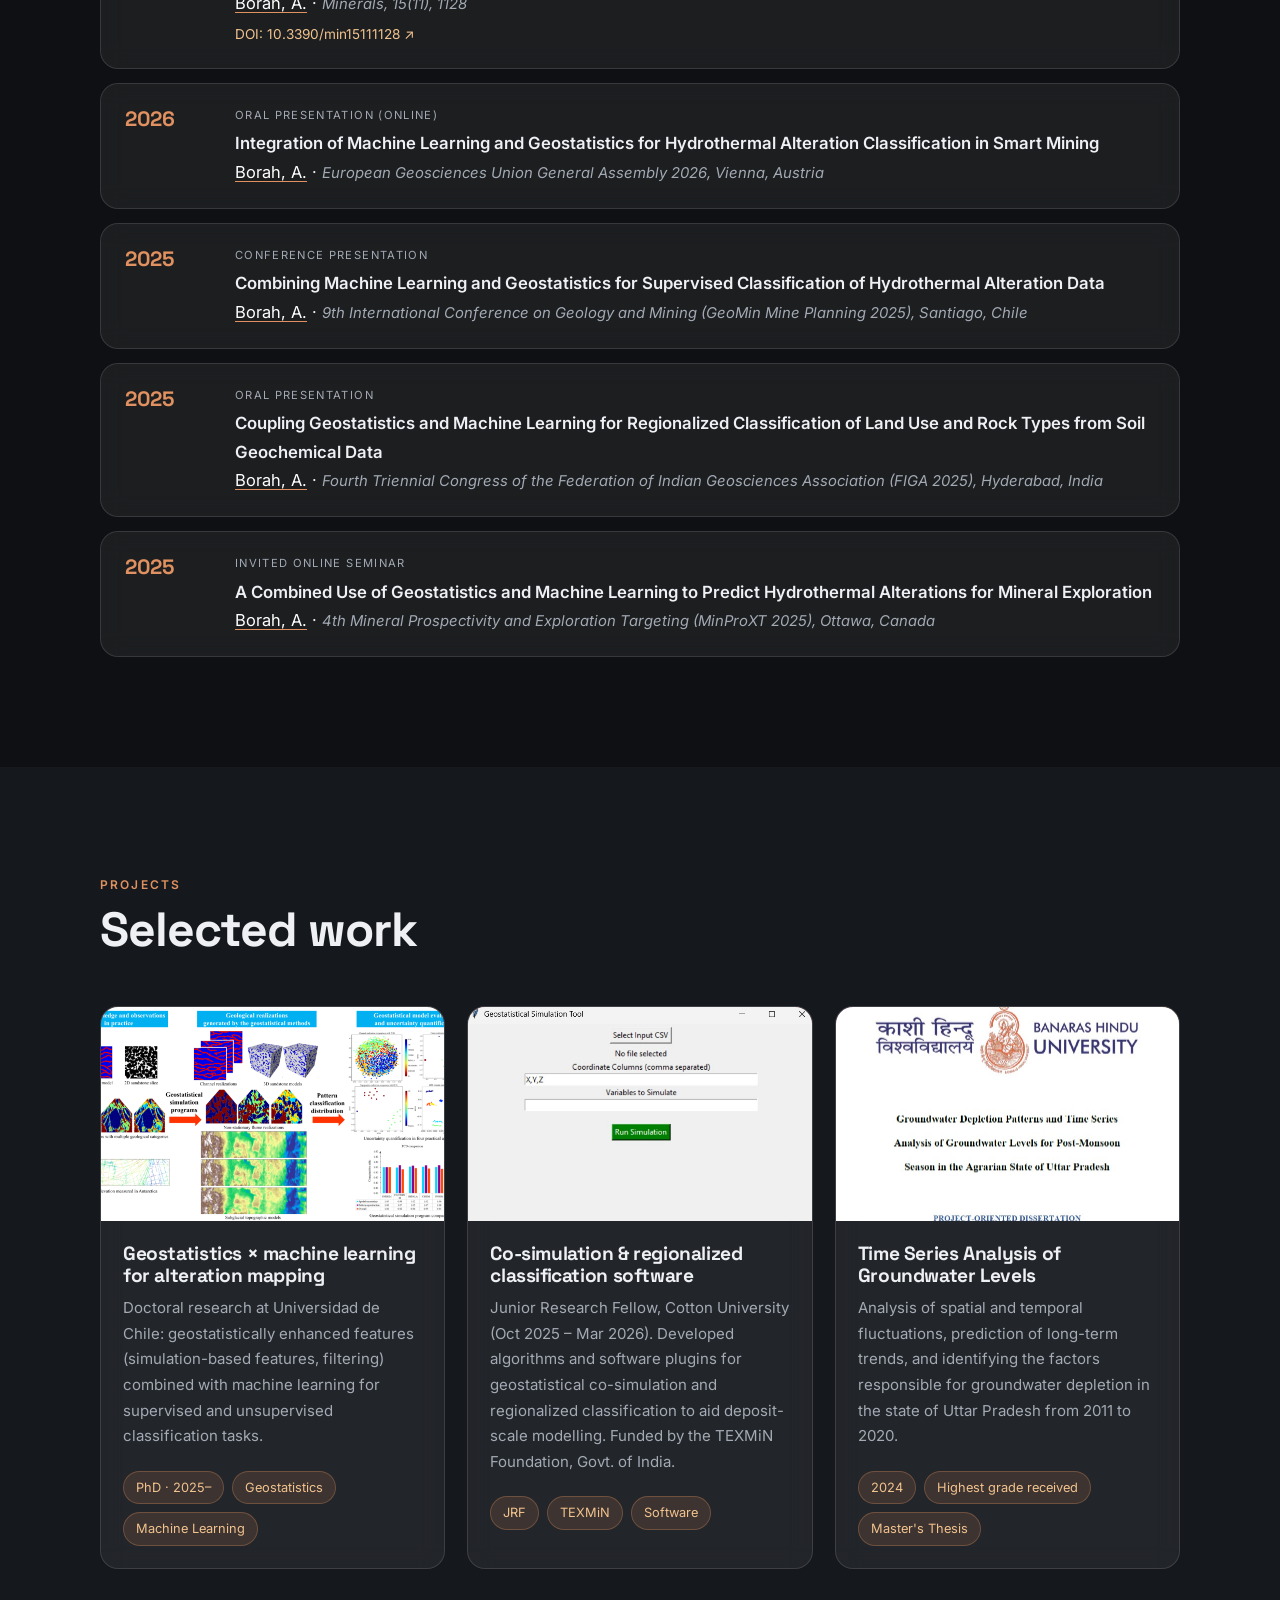
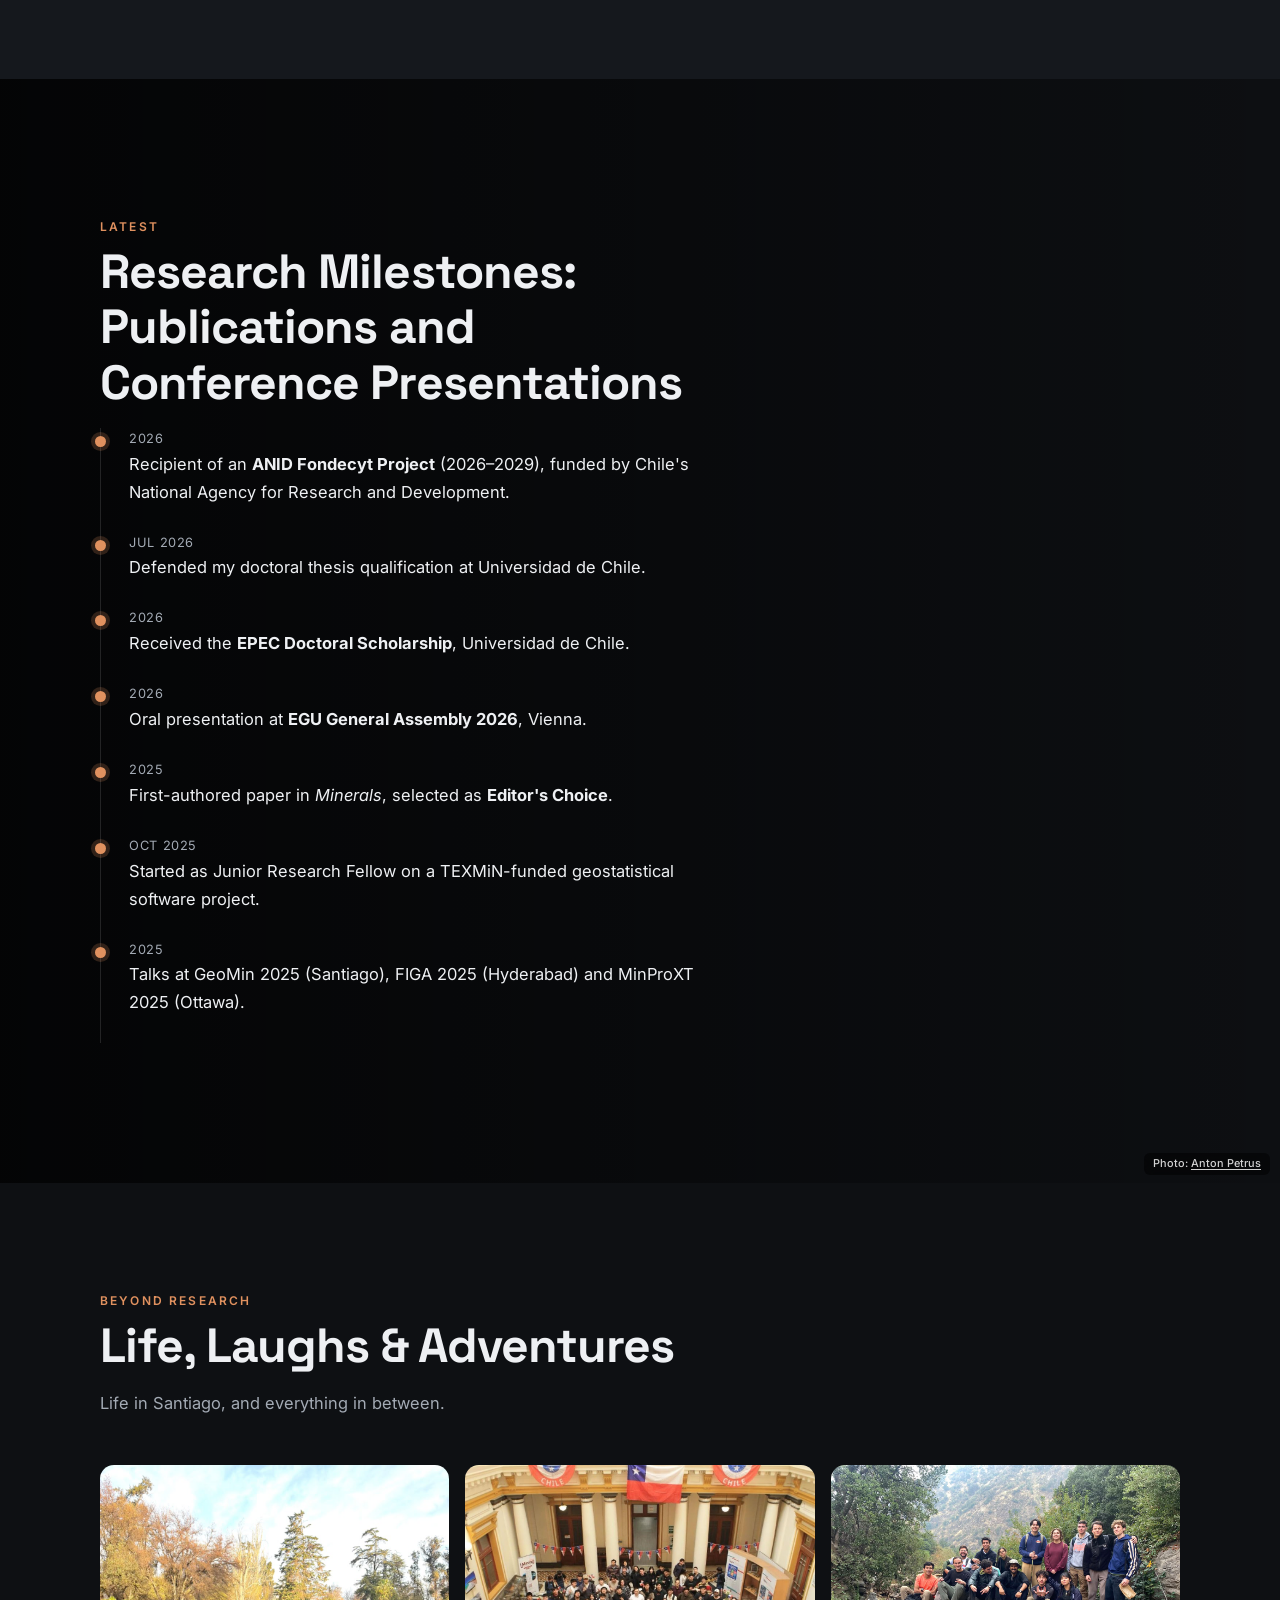
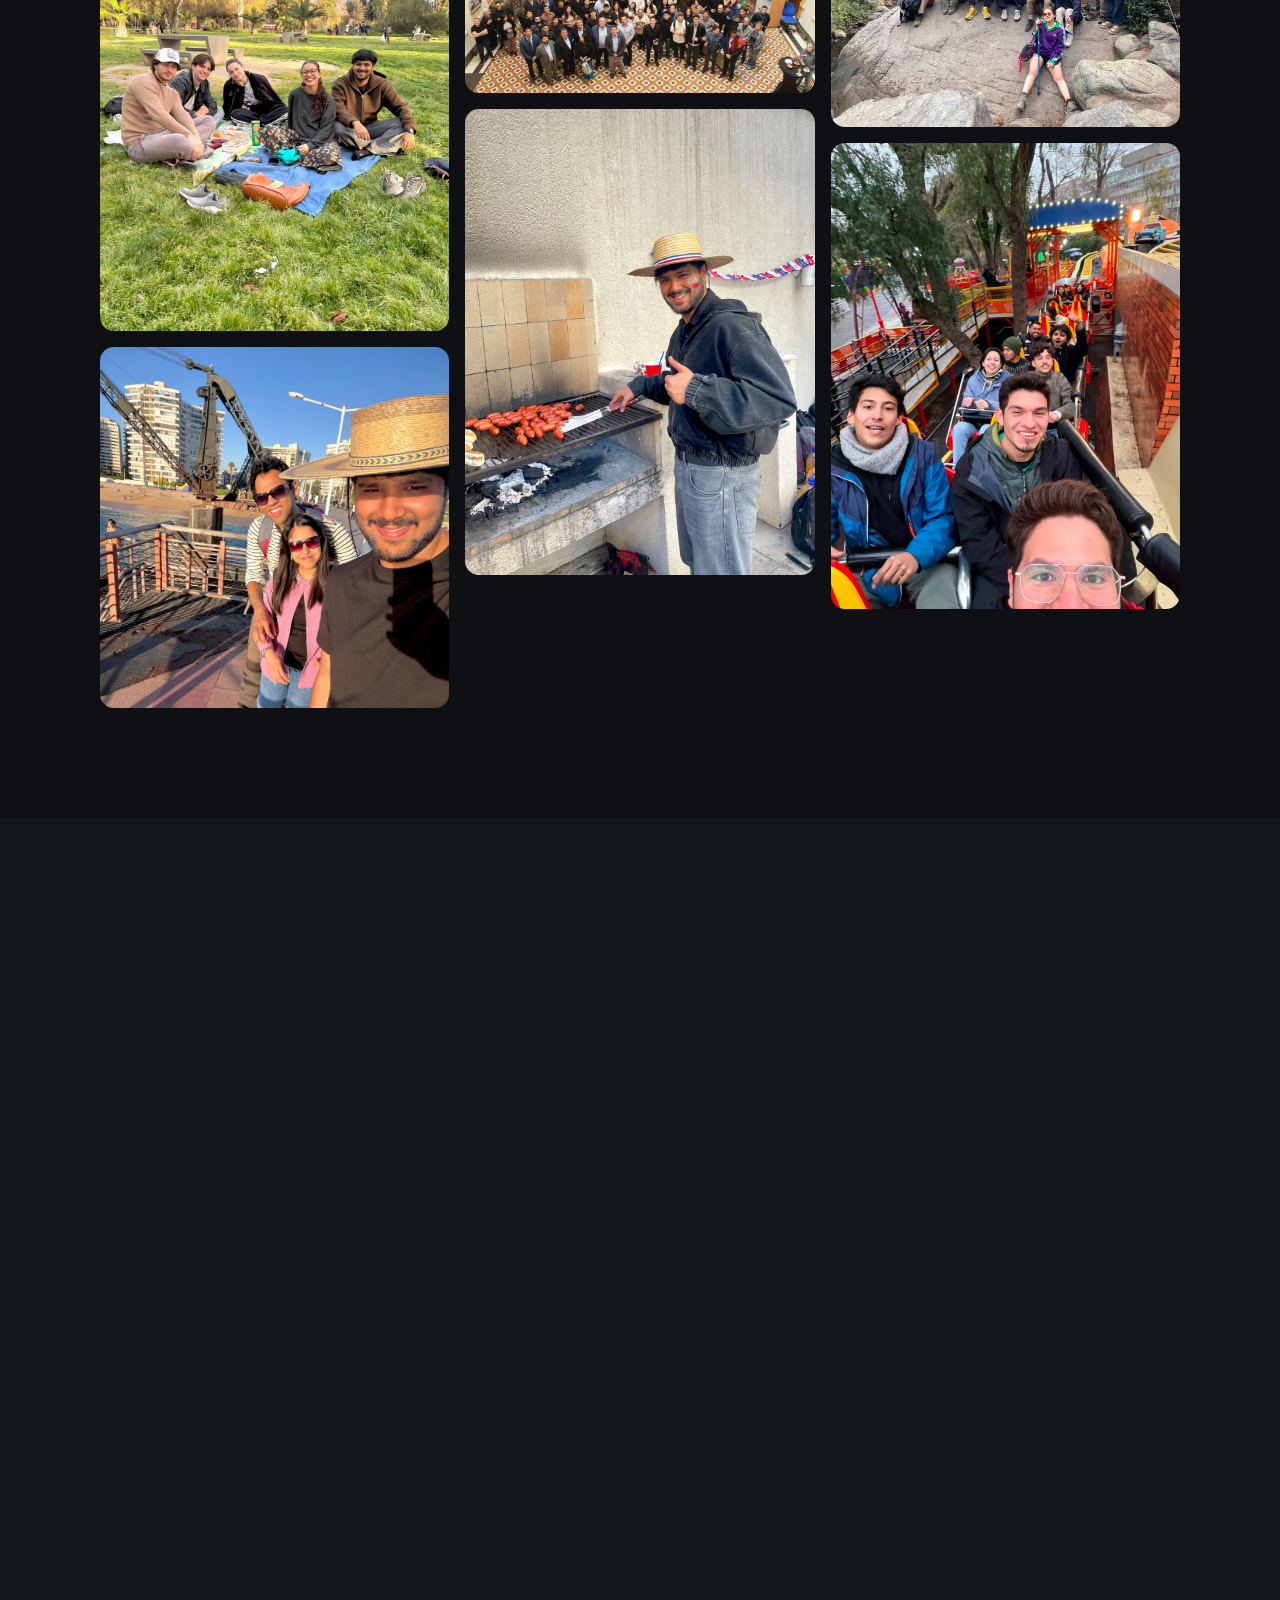
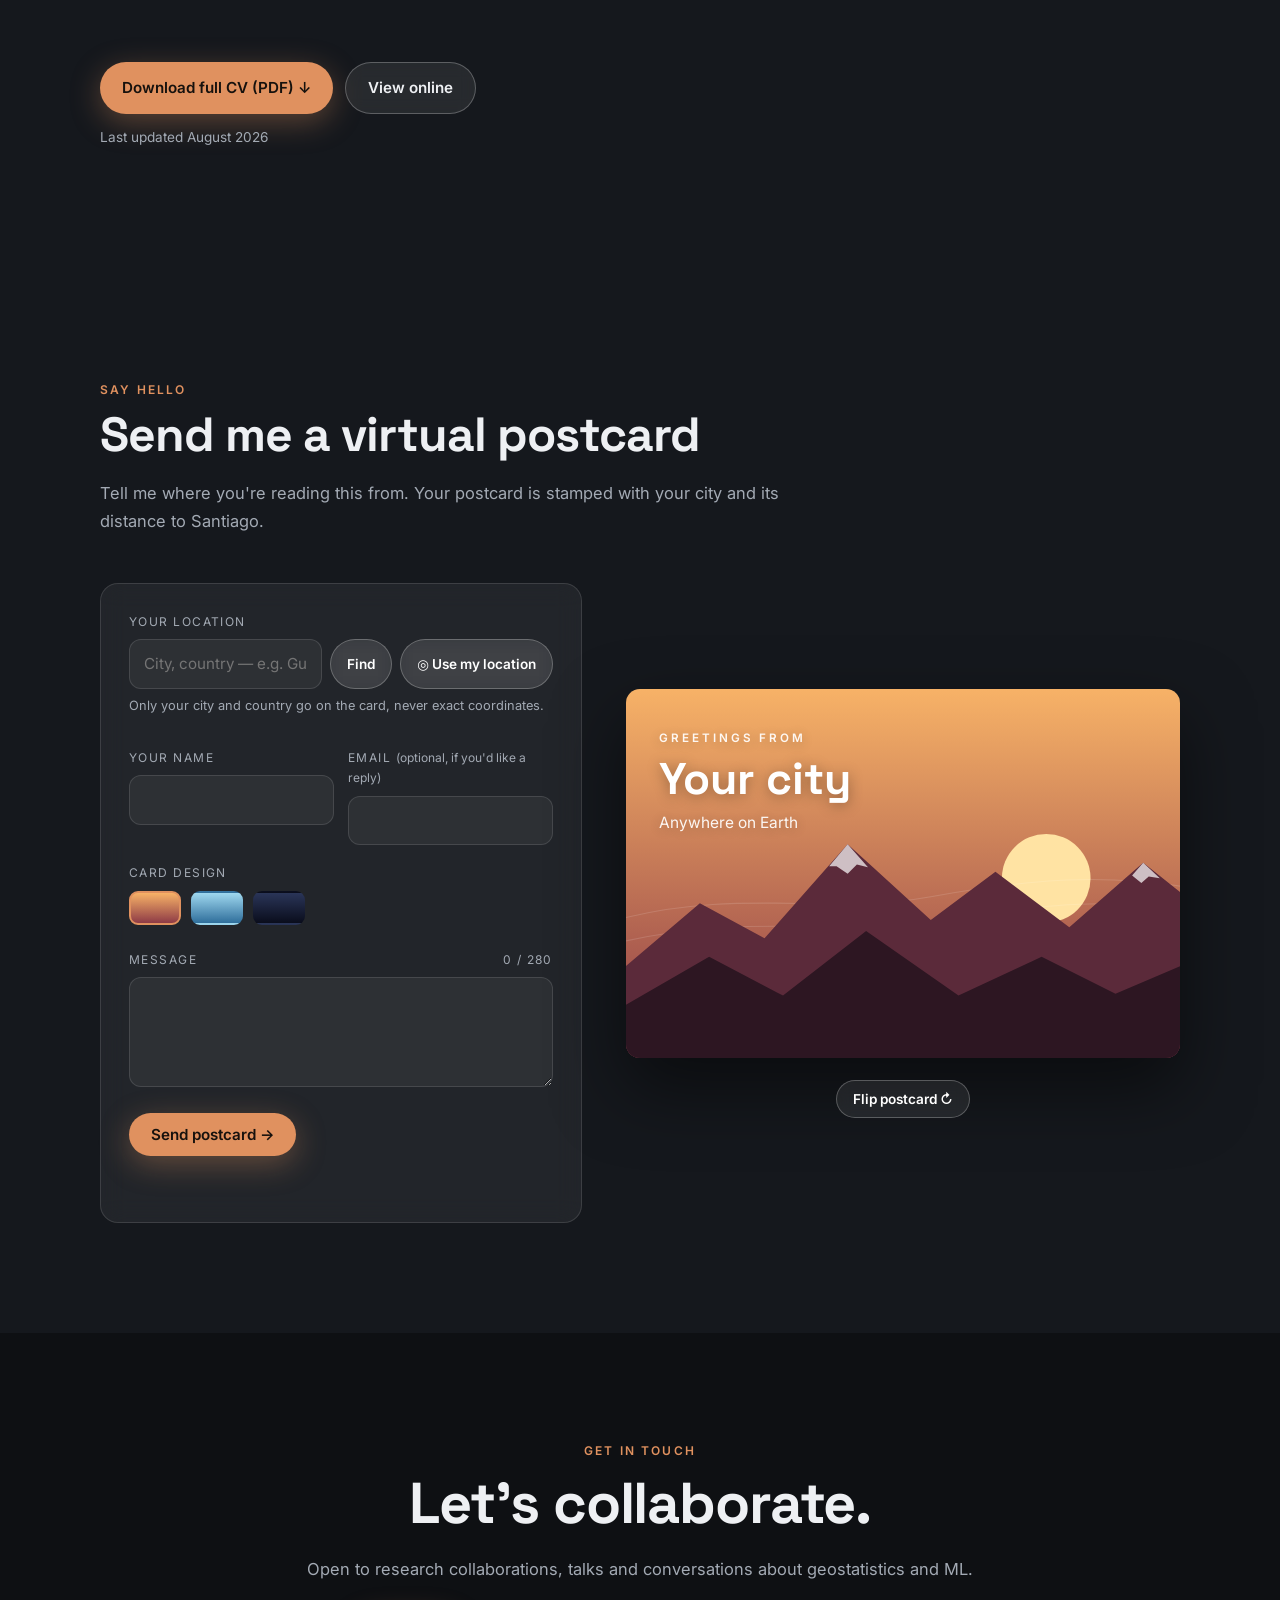
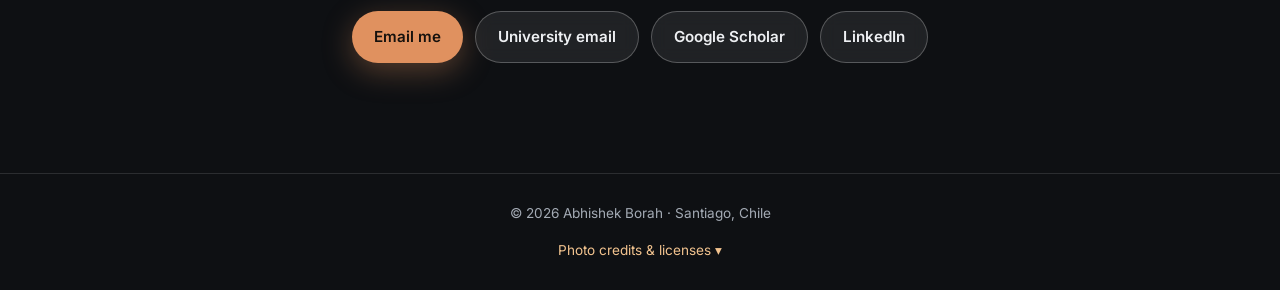
==== commit 6cb84f84: "Add files via upload" ====
--- a/index.html
+++ b/index.html
@@ -92,6 +92,14 @@
   .stat{padding:18px}
   .stat b{display:block;font:700 1.6rem var(--display);color:var(--accent)}
   .stat span{font-size:.85rem;color:var(--muted)}
+  .supervisor{display:flex;align-items:center;gap:16px;padding:14px 18px;margin-top:14px}
+  .sup-photo{flex:0 0 64px;width:64px;height:64px;border-radius:50%;overflow:hidden;position:relative;
+             display:grid;place-items:center;background:linear-gradient(135deg,#3a2618,#1b2630);
+             font:700 1.1rem var(--display);color:var(--accent);box-shadow:inset 0 0 0 1px var(--glass-brd)}
+  .sup-photo img{position:absolute;inset:0;width:100%;height:100%;object-fit:cover}
+  .supervisor b{display:block;font:600 1.05rem var(--display)}
+  .sup-label{display:block;font-size:.75rem;letter-spacing:.08em;text-transform:uppercase;color:var(--accent)}
+  .sup-meta{display:block;font-size:.85rem;color:var(--muted)}
   @media(max-width:820px){.about{grid-template-columns:1fr;gap:32px}.portrait{max-width:280px}}
 
   /* photo band (parallax background) */
@@ -387,7 +395,20 @@
       <div class="stats">
         <div class="stat glass"><b>1</b><span>Journal paper · Editor's Choice</span></div>
         <div class="stat glass"><b>4</b><span>International talks</span></div>
-        <div class="stat glass"><b>4</b><span>Awards &amp; grants</span></div>
+        <div class="stat glass"><b>2</b><span>Awards &amp; grants</span></div>
+      </div>
+      <!-- SUPERVISOR PHOTO: upload a picture named supervisor.jpg into assets/img/.
+           Until then, the initials "XE" are shown. -->
+      <div class="supervisor glass">
+        <div class="sup-photo">
+          XE
+          <img src="assets/img/supervisor.jpg" alt="Prof. Xavier Emery" onerror="this.remove()">
+        </div>
+        <div>
+          <span class="sup-label">Doctoral supervisor</span>
+          <b>Prof. Xavier Emery</b>
+          <span class="sup-meta">Department of Mining Engineering &amp; AMTC, Universidad de Chile</span>
+        </div>
       </div>
     </div>
   </div>
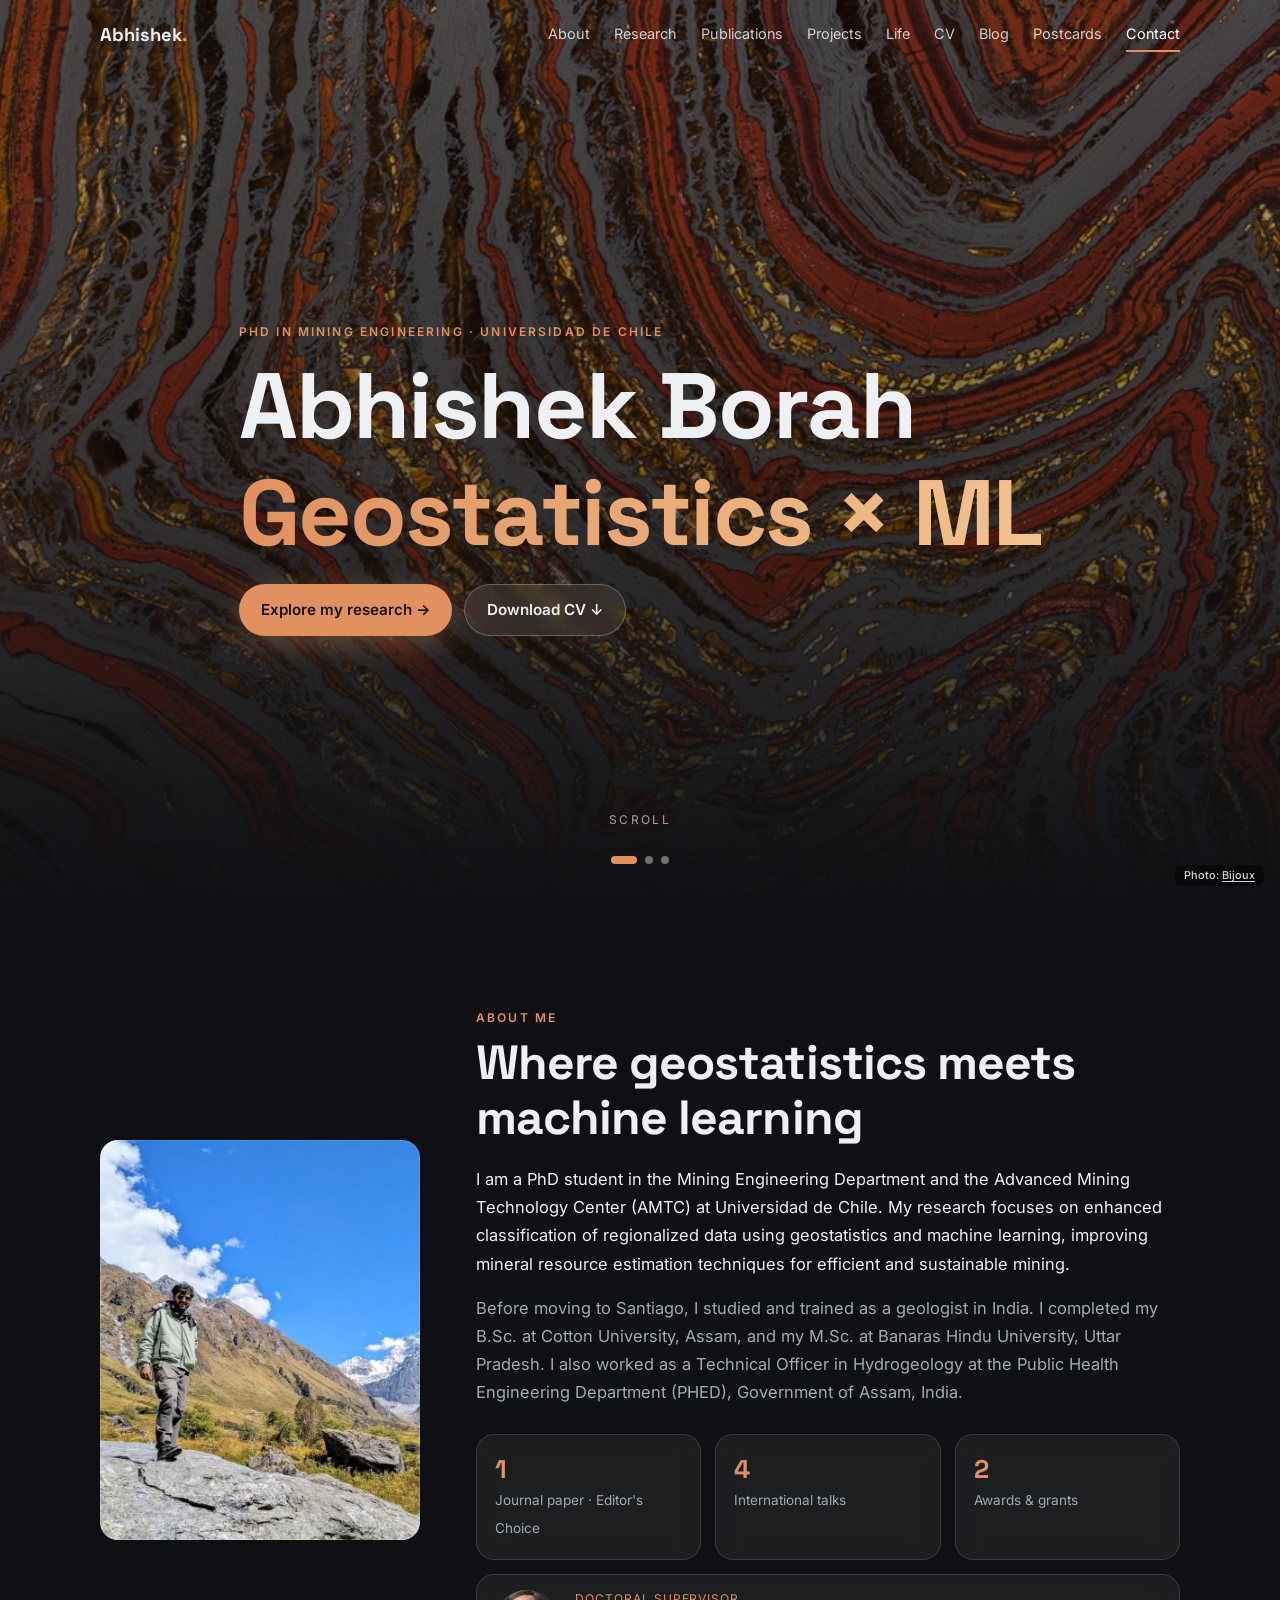
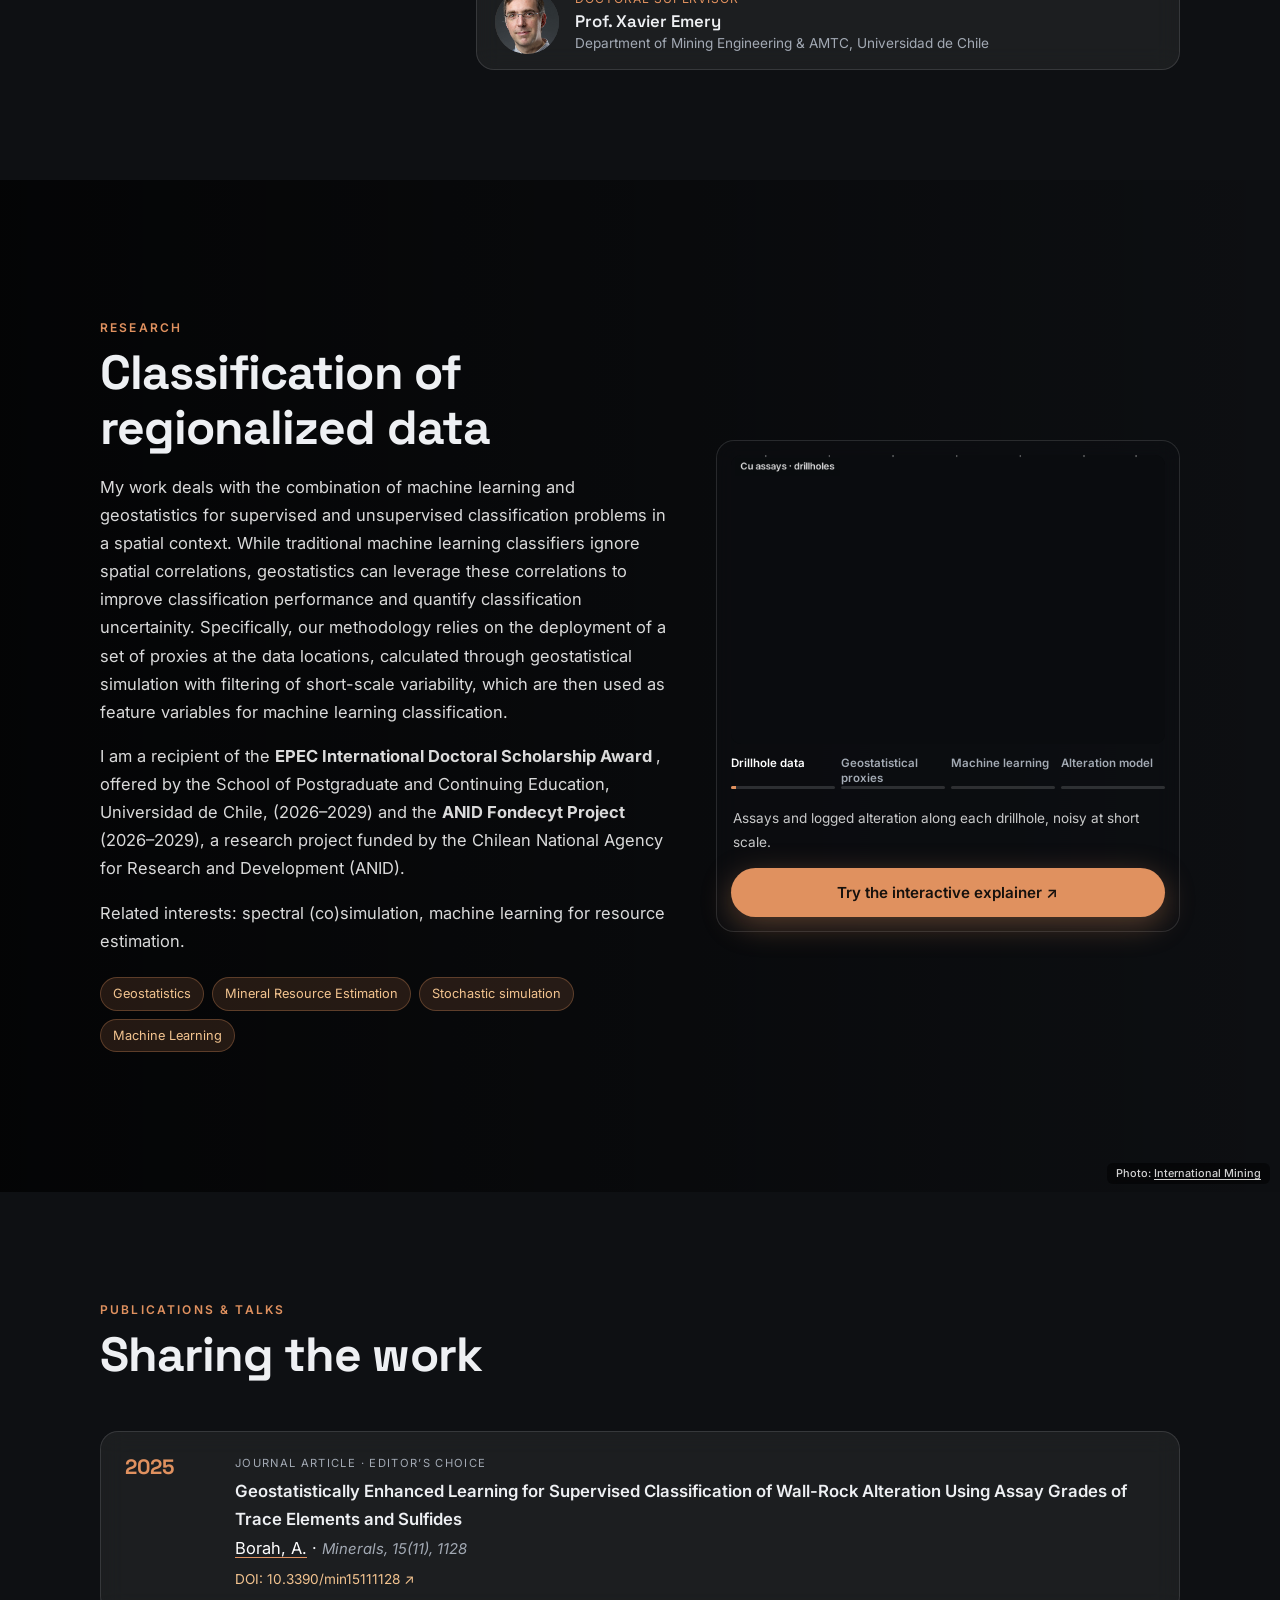
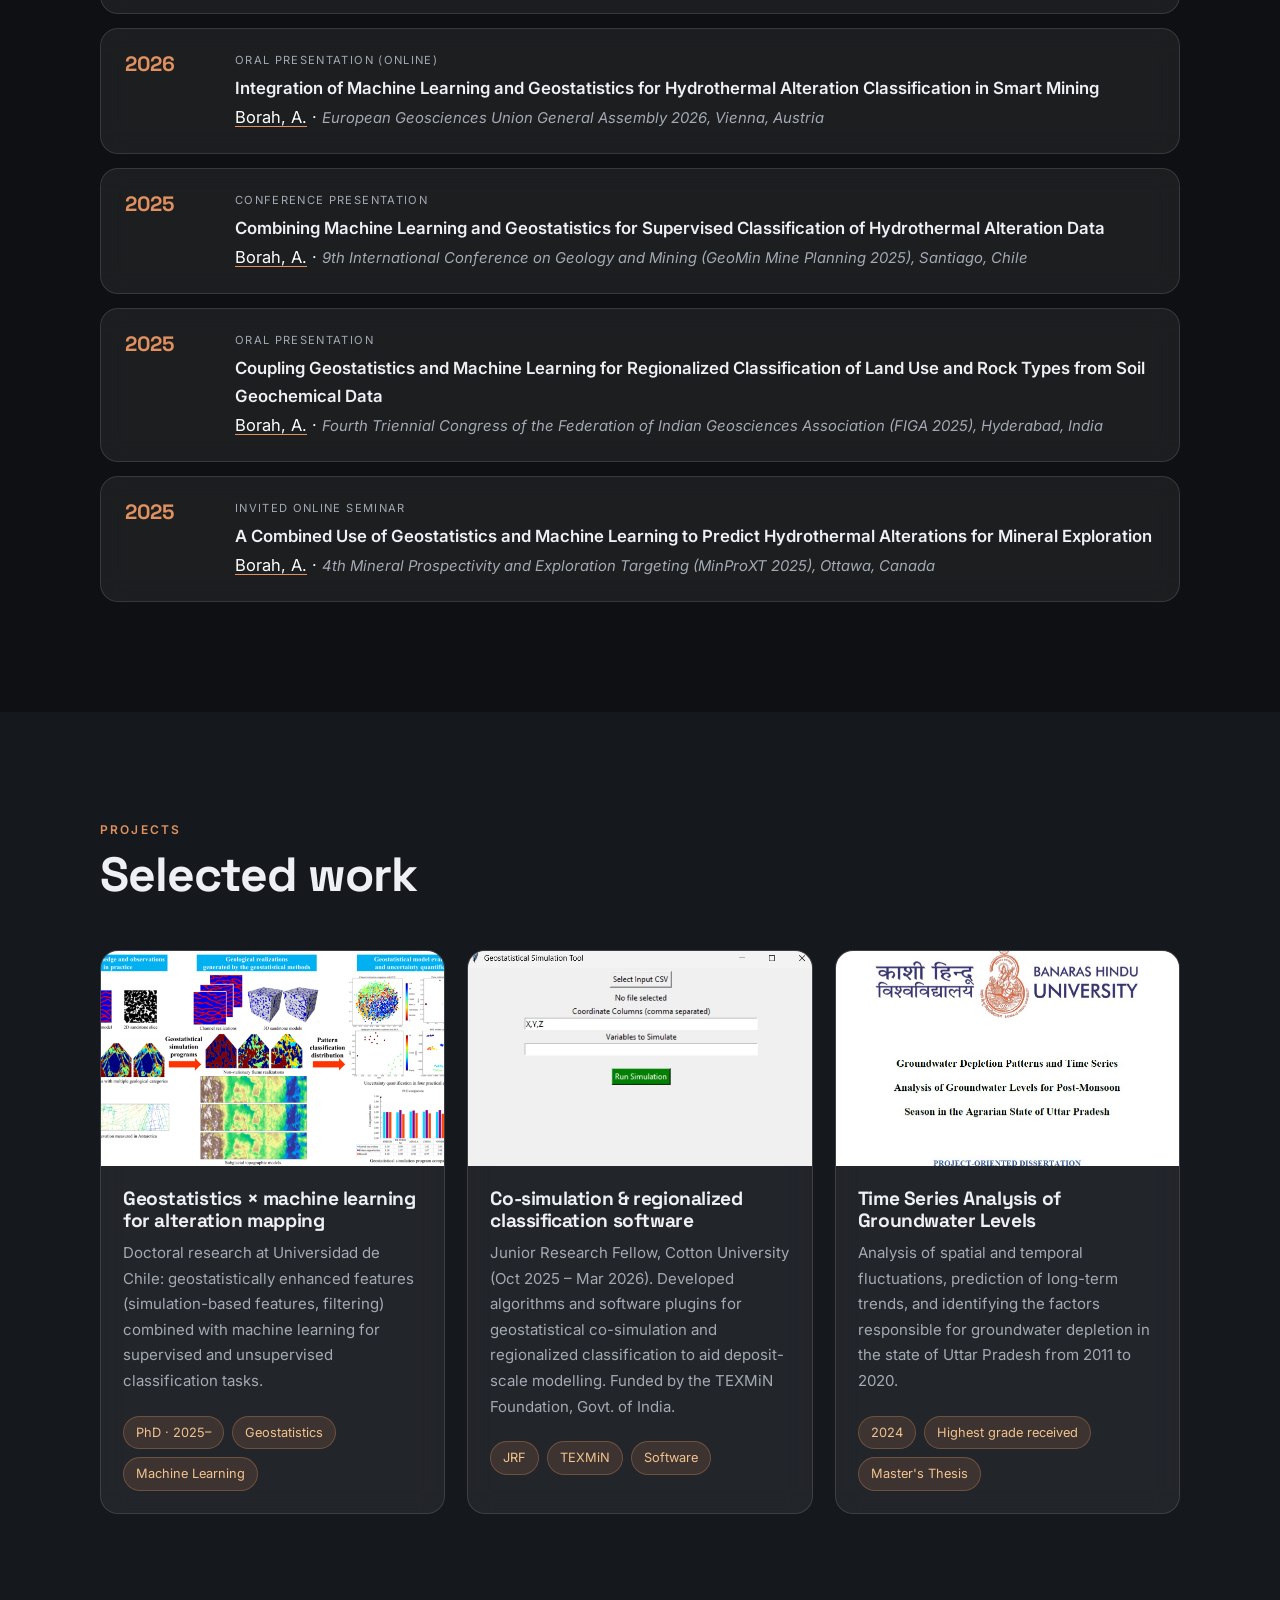
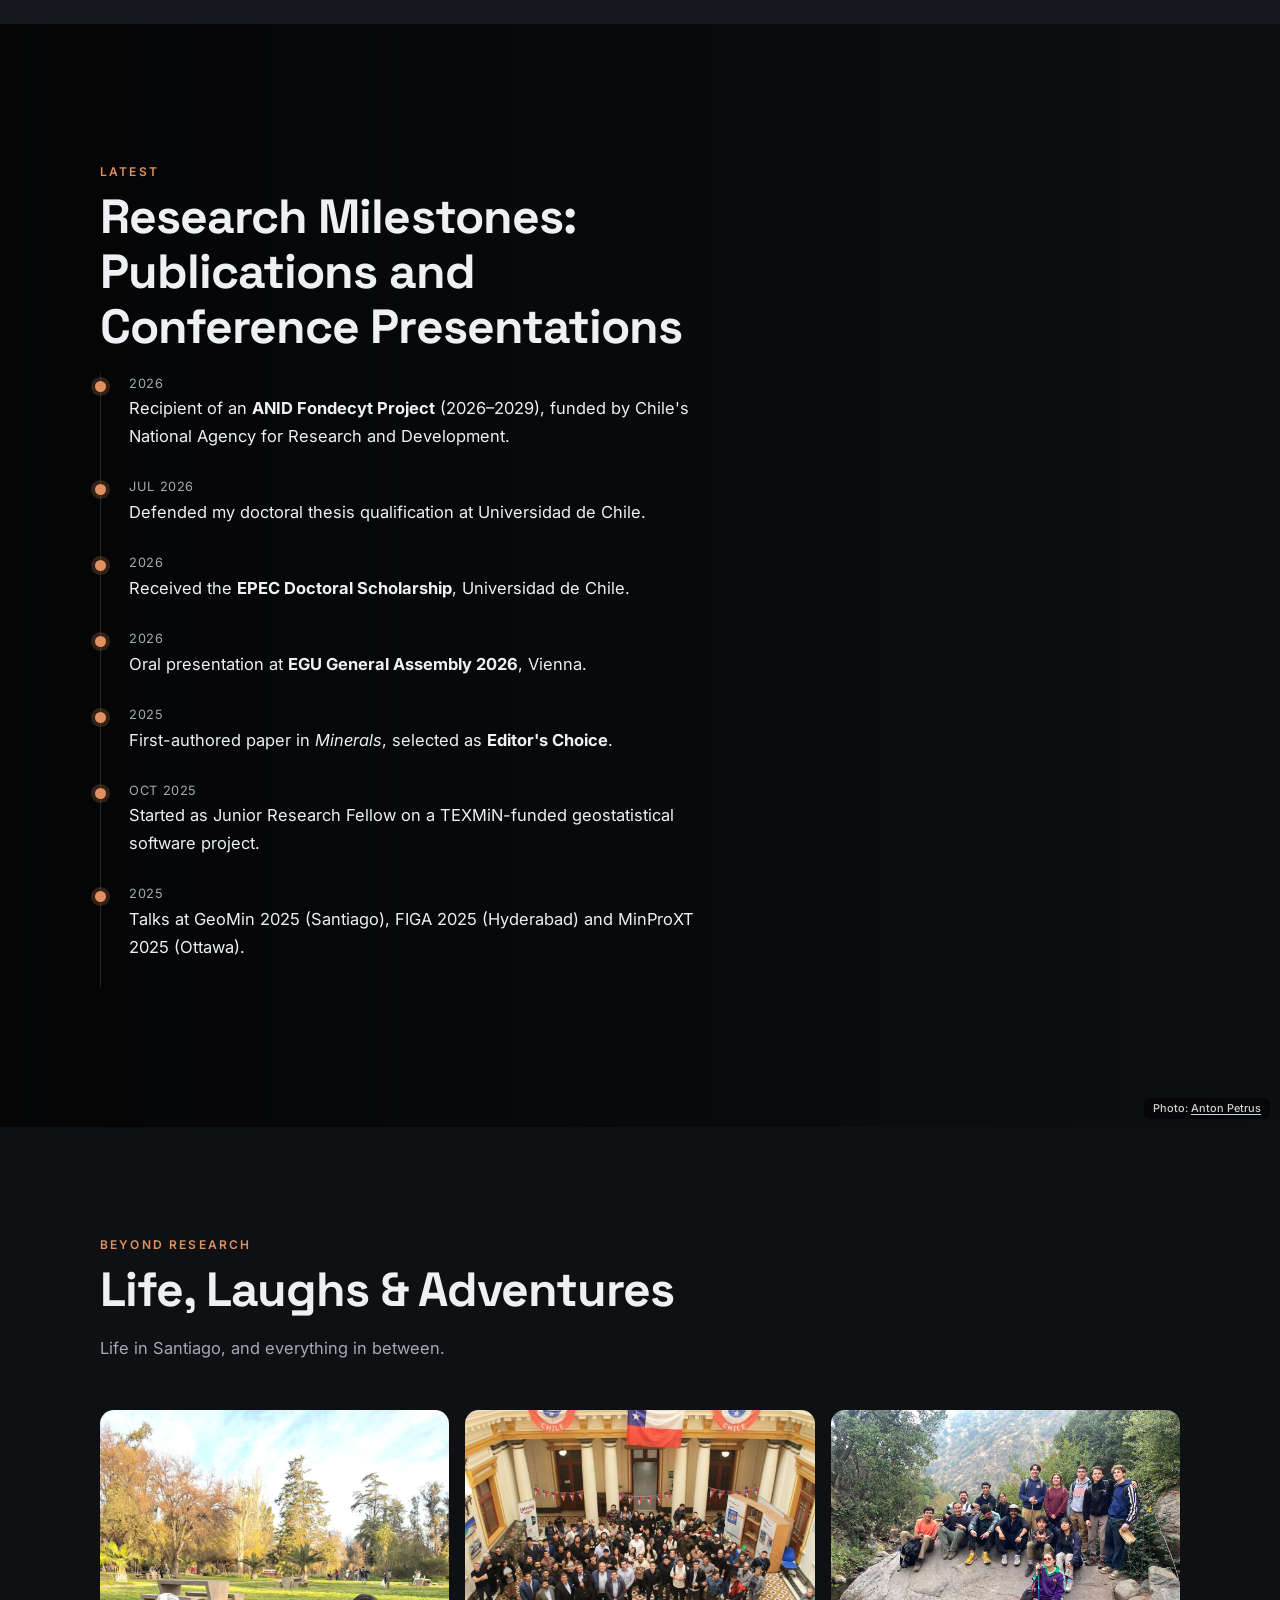
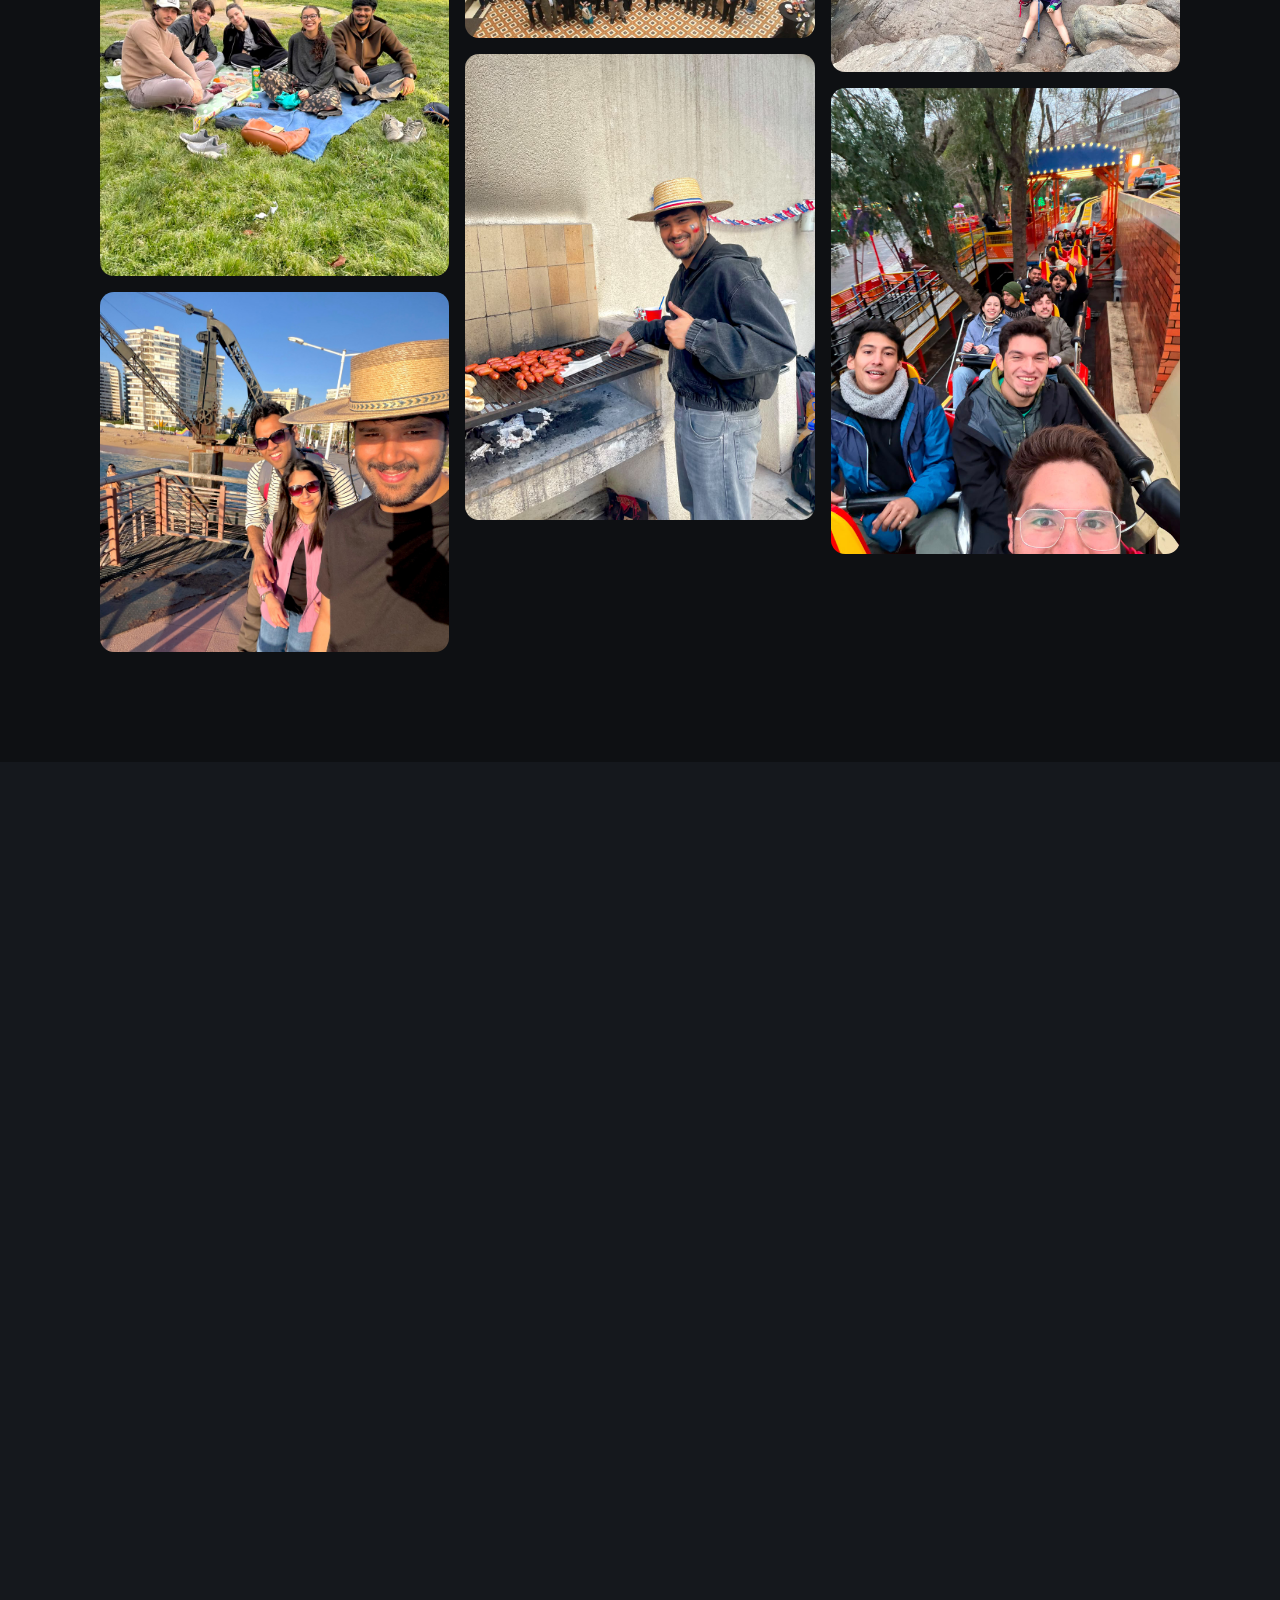
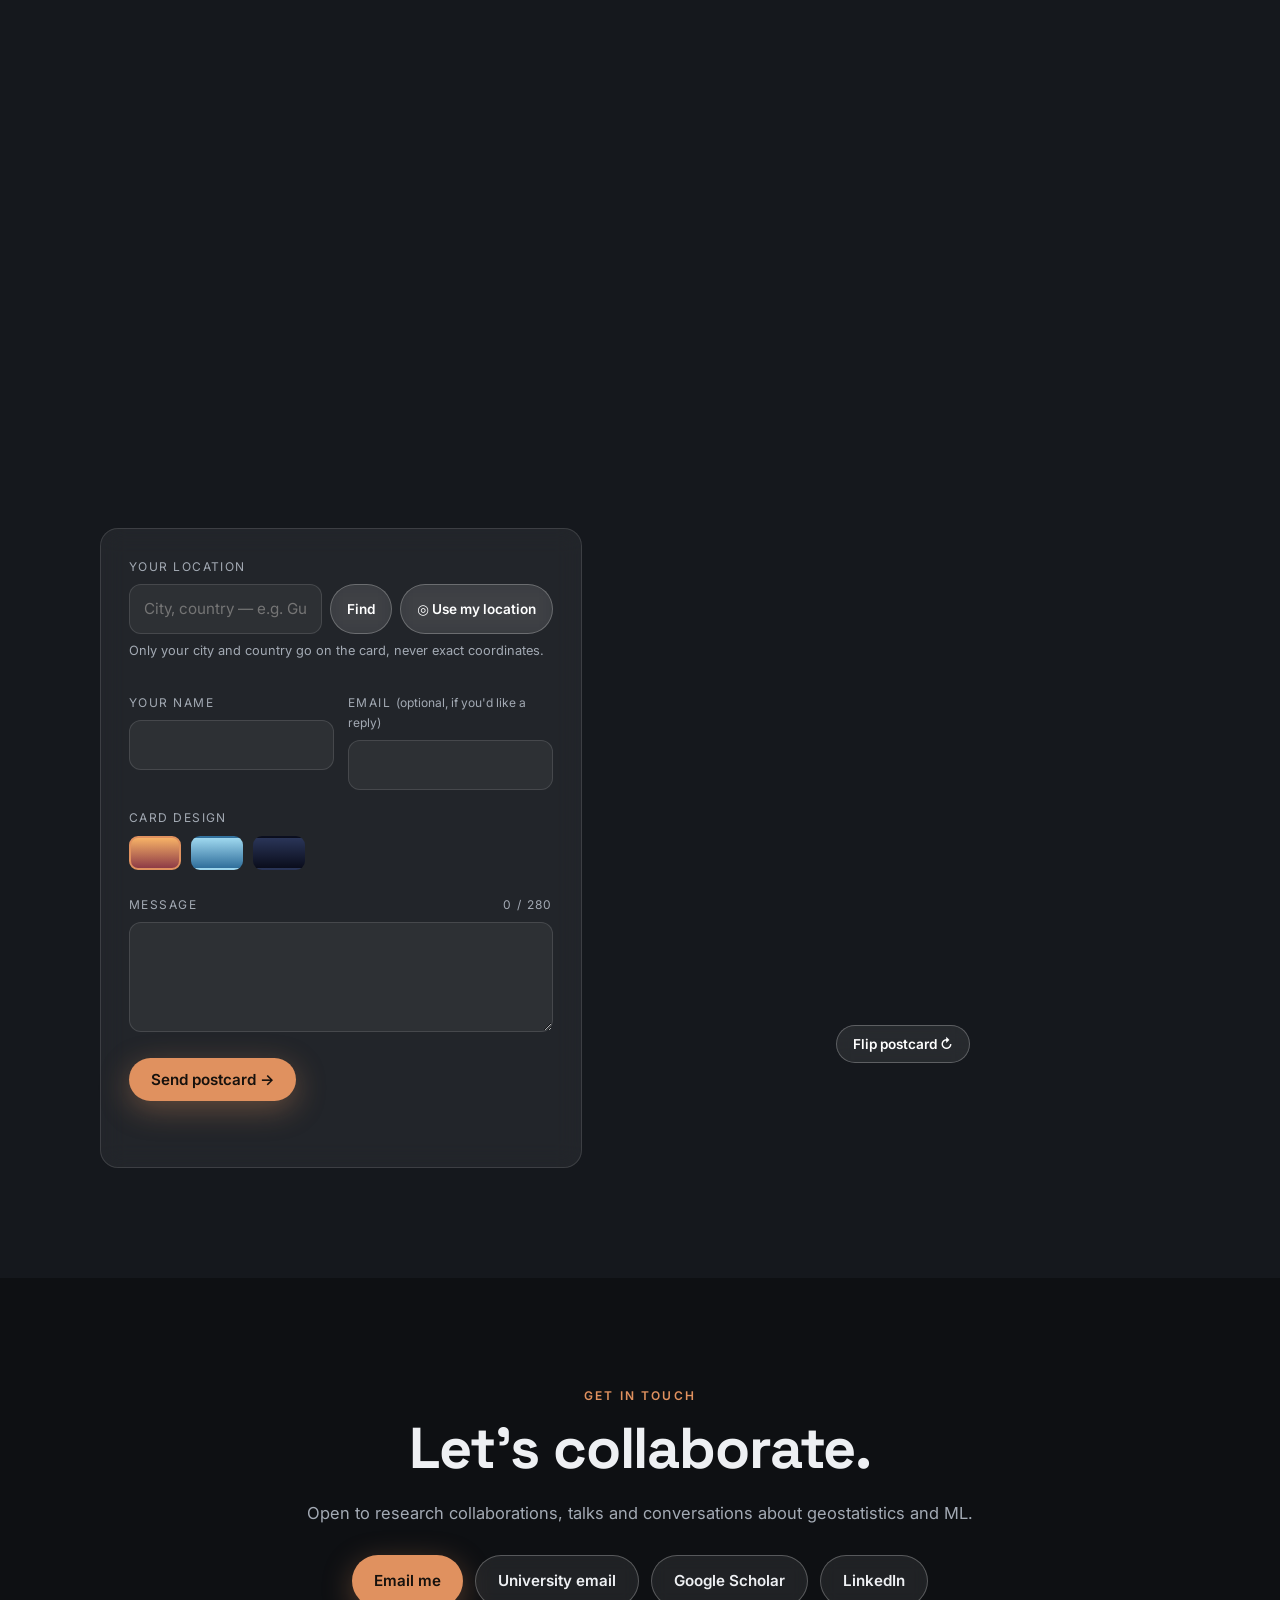
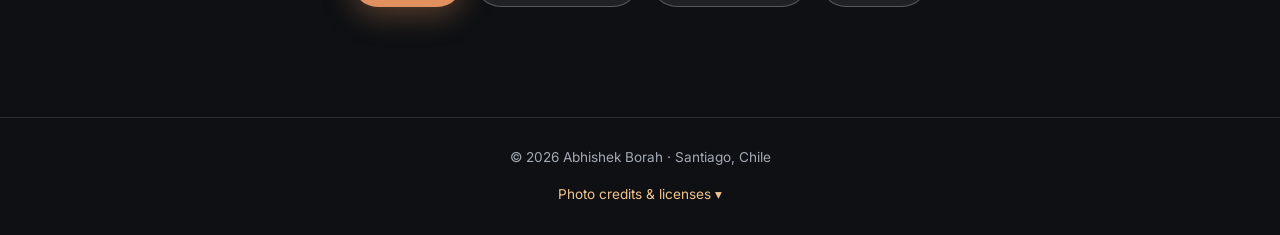
==== commit 7b9a4e8e: "Update heading text in index.html" ====
--- a/index.html
+++ b/index.html
@@ -389,7 +389,7 @@
     </div>
     <div class="reveal">
       <div class="eyebrow">About me</div>
-      <h2 style="font-size:clamp(2rem,4.5vw,3rem);margin:10px 0 20px">Where geostatistics meets machine learning for mineral resource estimation.</h2>
+      <h2 style="font-size:clamp(2rem,4.5vw,3rem);margin:10px 0 20px">Where geostatistics meets machine learning</h2>
       <p>I am a PhD student in the Mining Engineering Department and the Advanced Mining Technology Center (AMTC) at Universidad de Chile. My research focuses on enhanced classification of regionalized data using geostatistics and machine learning, improving mineral resource estimation techniques for efficient and sustainable mining.</p>
       <p class="muted">Before moving to Santiago, I studied and trained as a geologist in India. I completed my B.Sc. at Cotton University, Assam, and my M.Sc. at Banaras Hindu University, Uttar Pradesh. I also worked as a Technical Officer in Hydrogeology at the Public Health Engineering Department (PHED), Government of Assam, India.</p>
       <div class="stats">
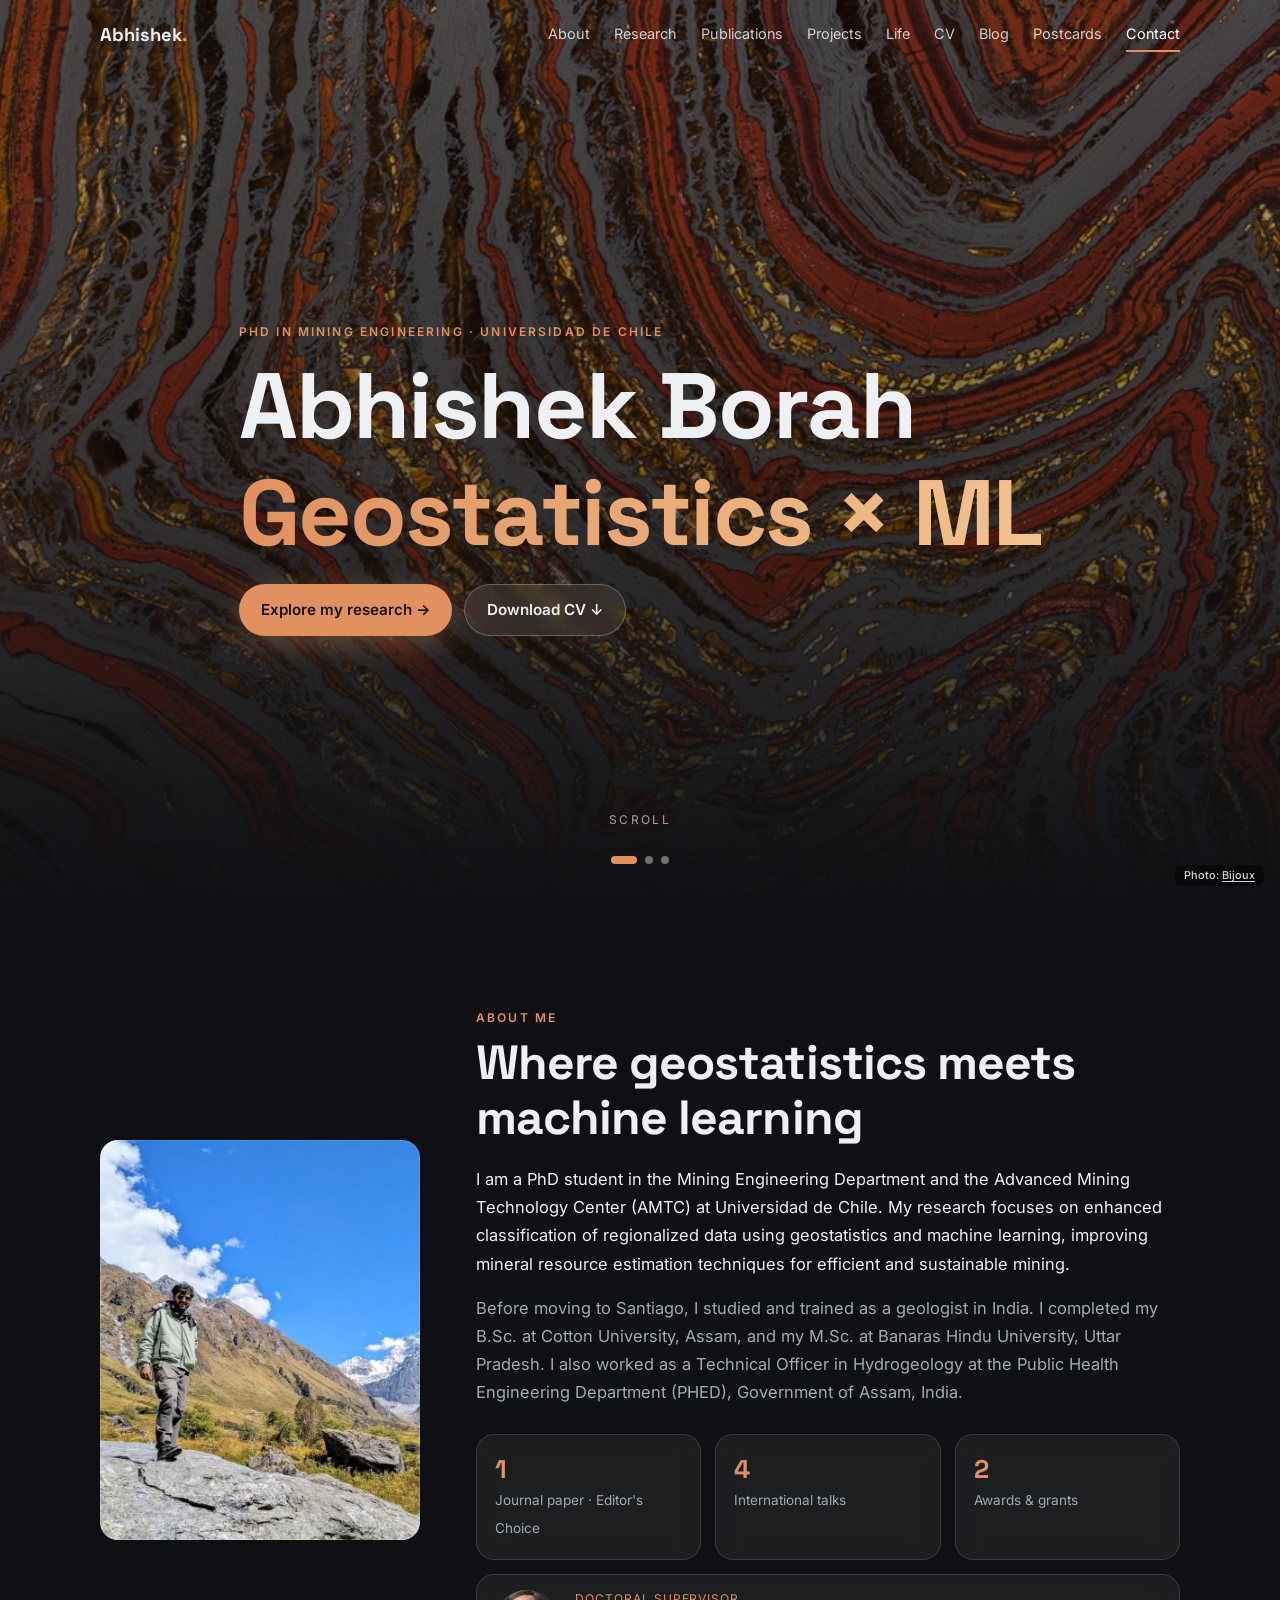
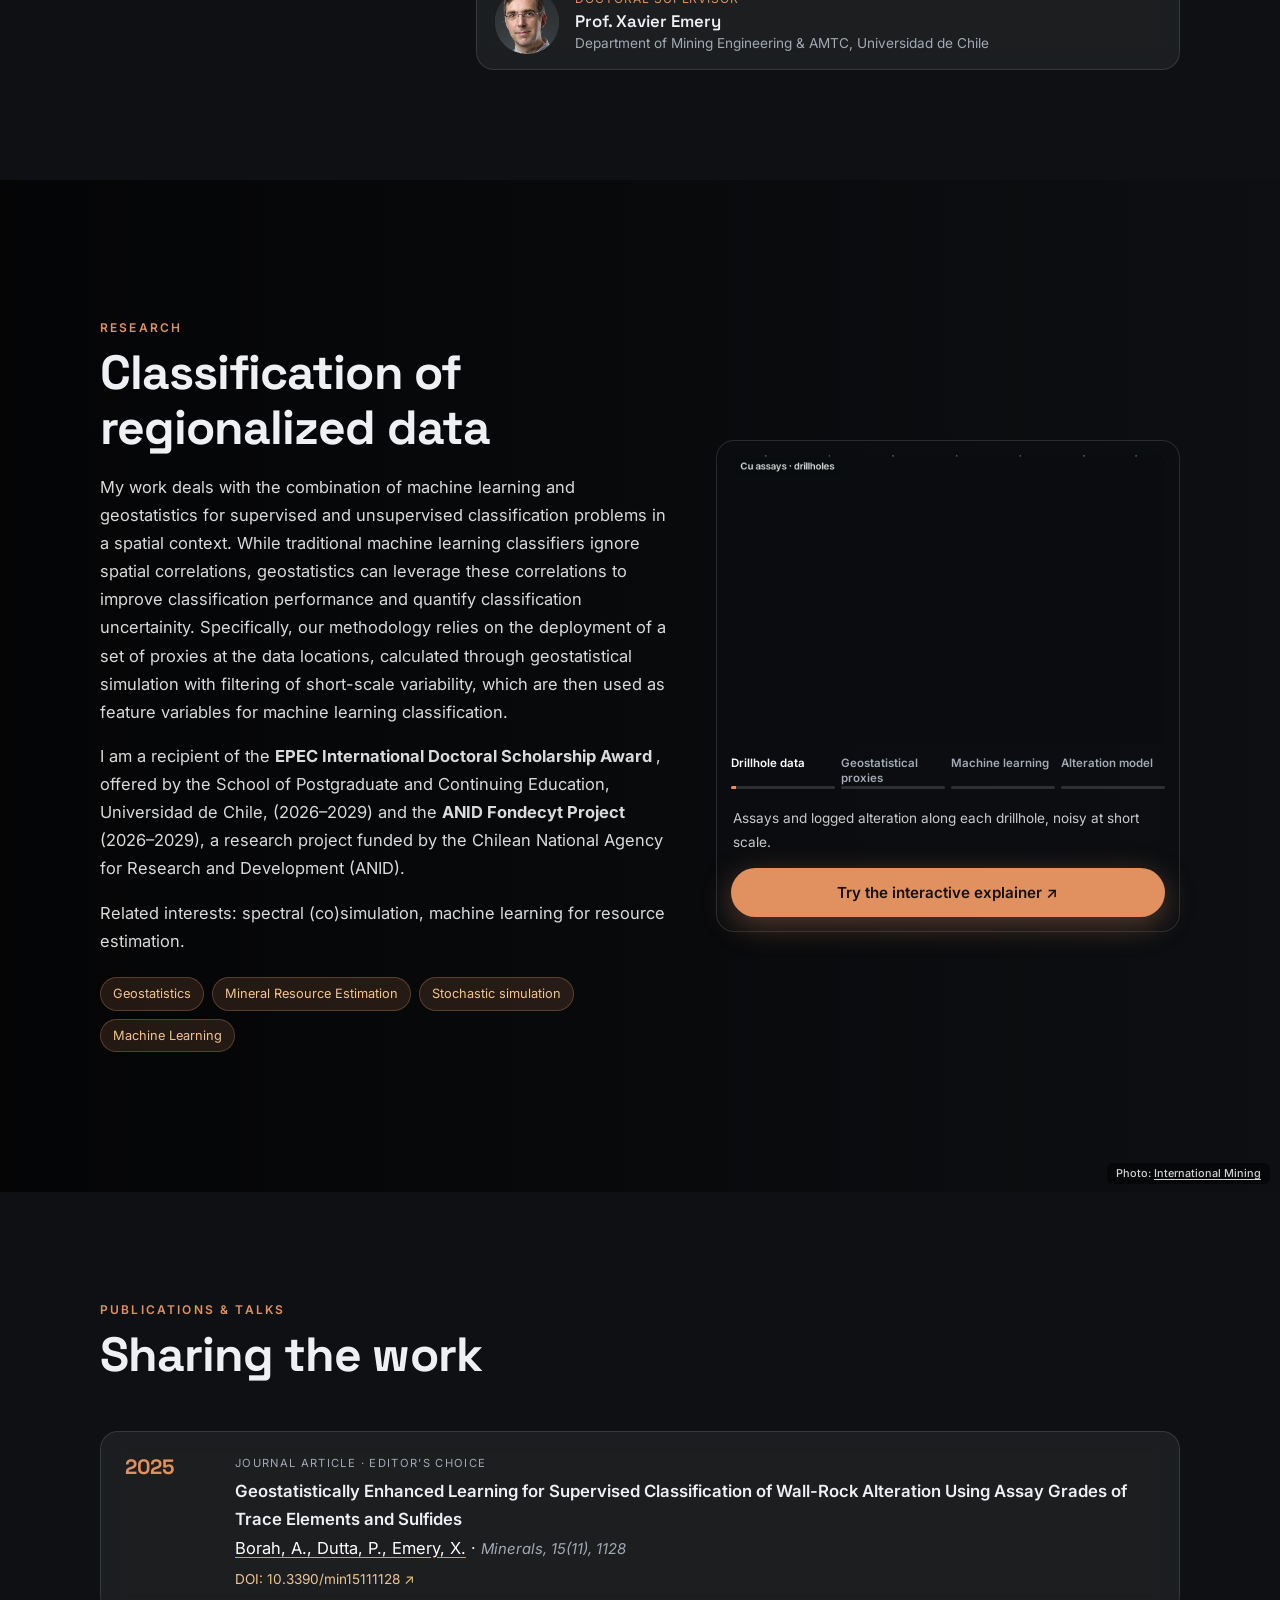
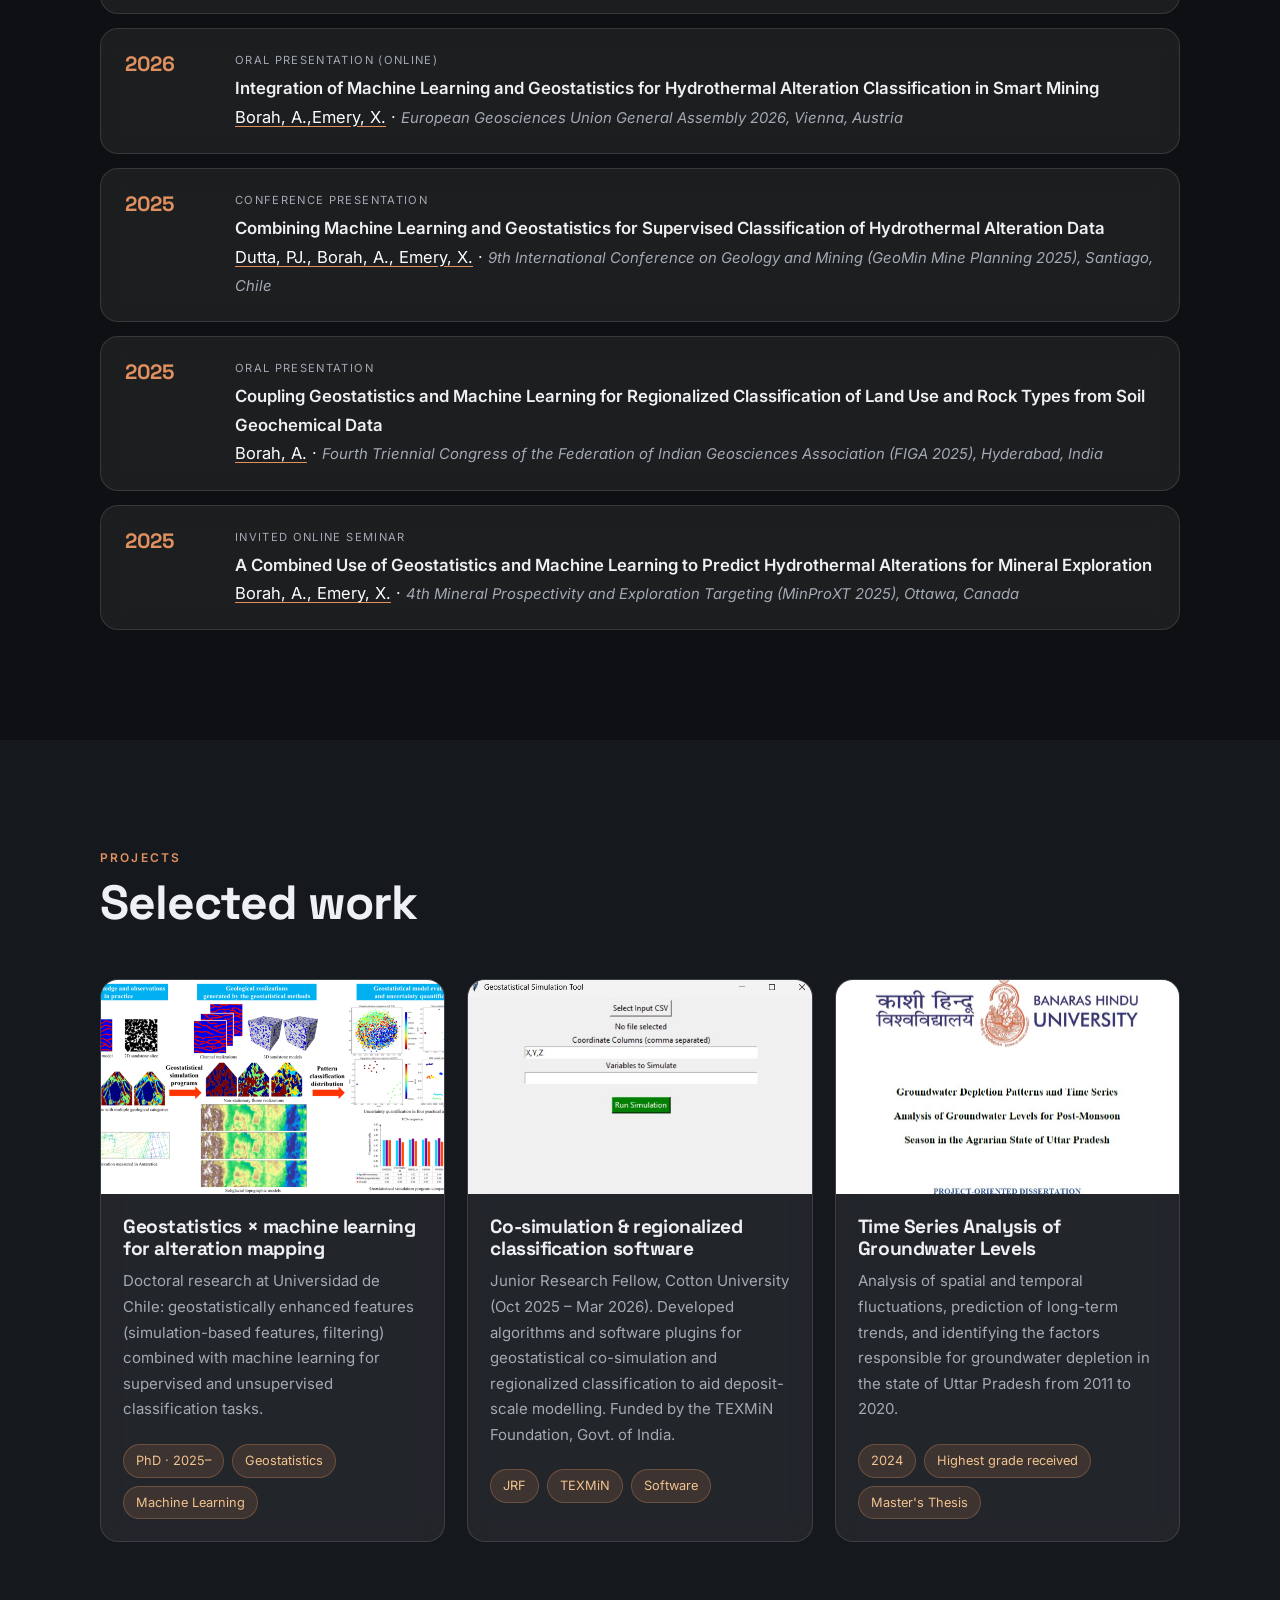
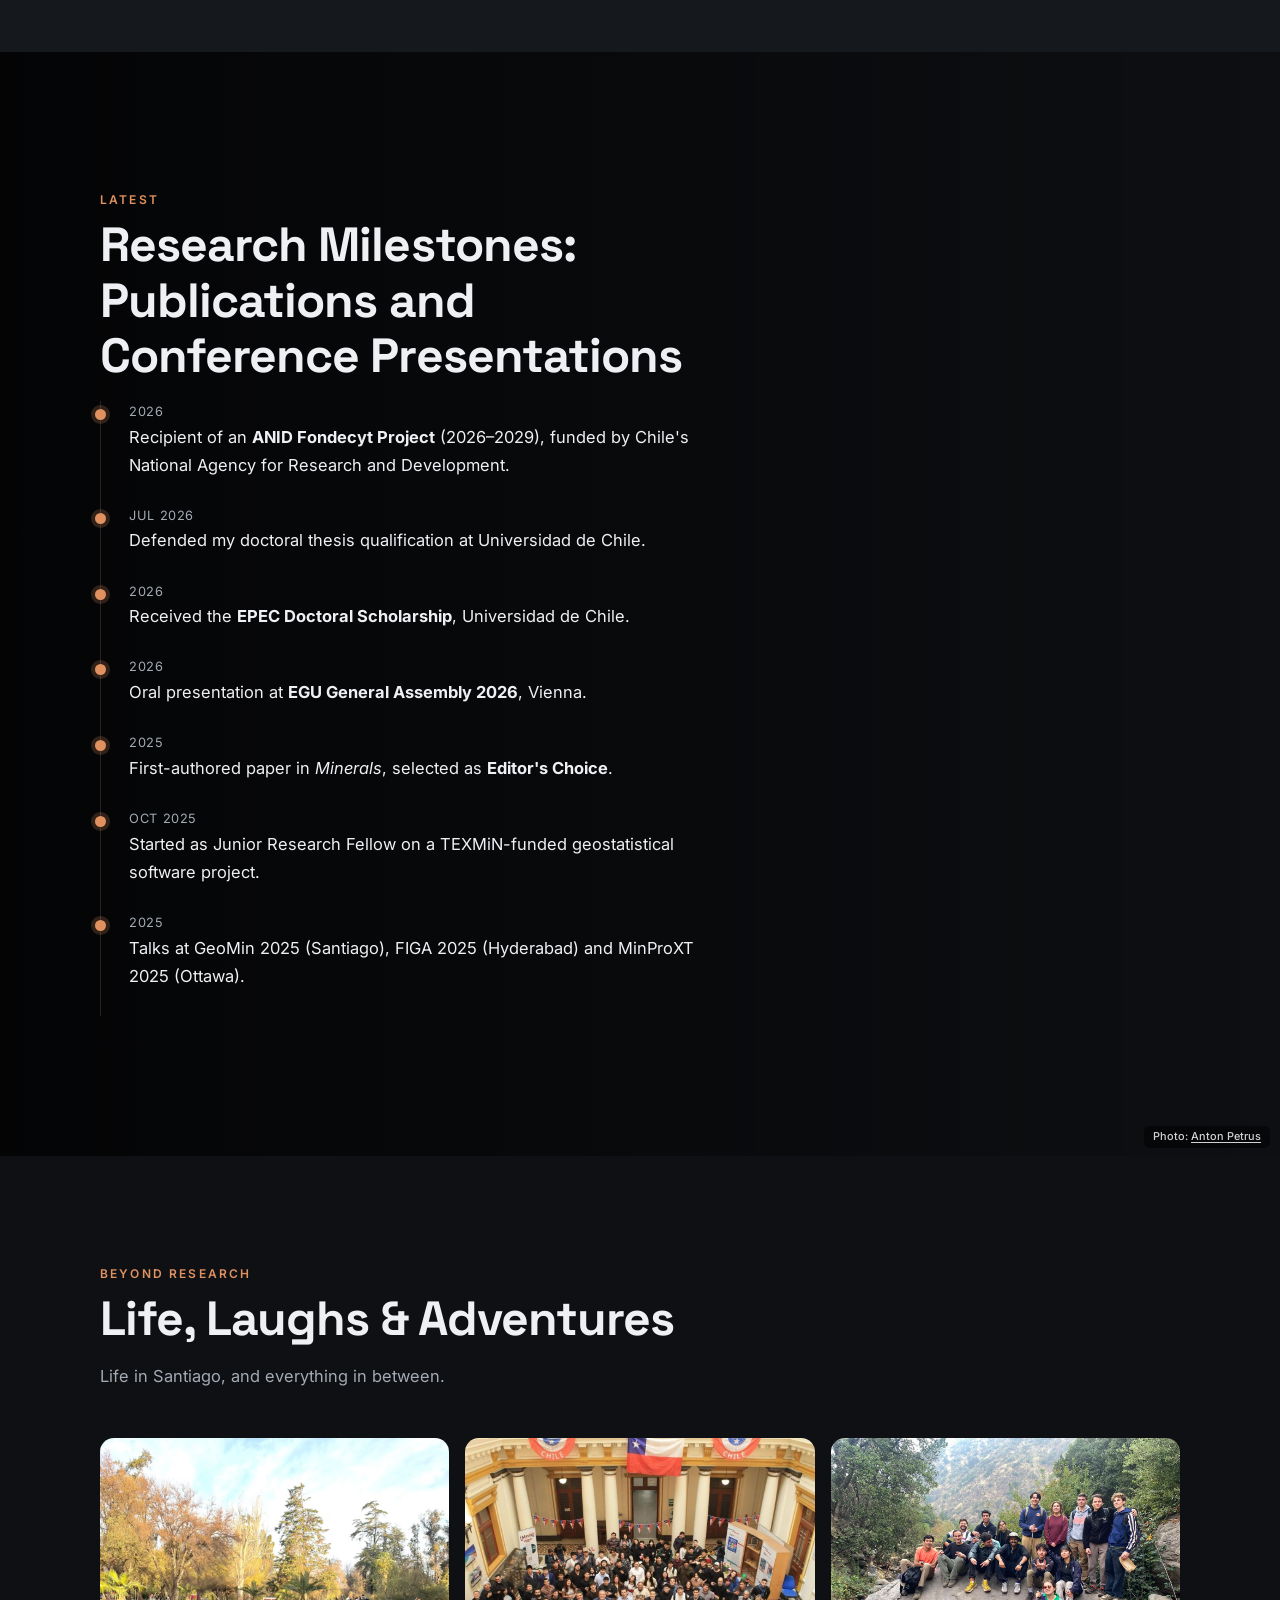
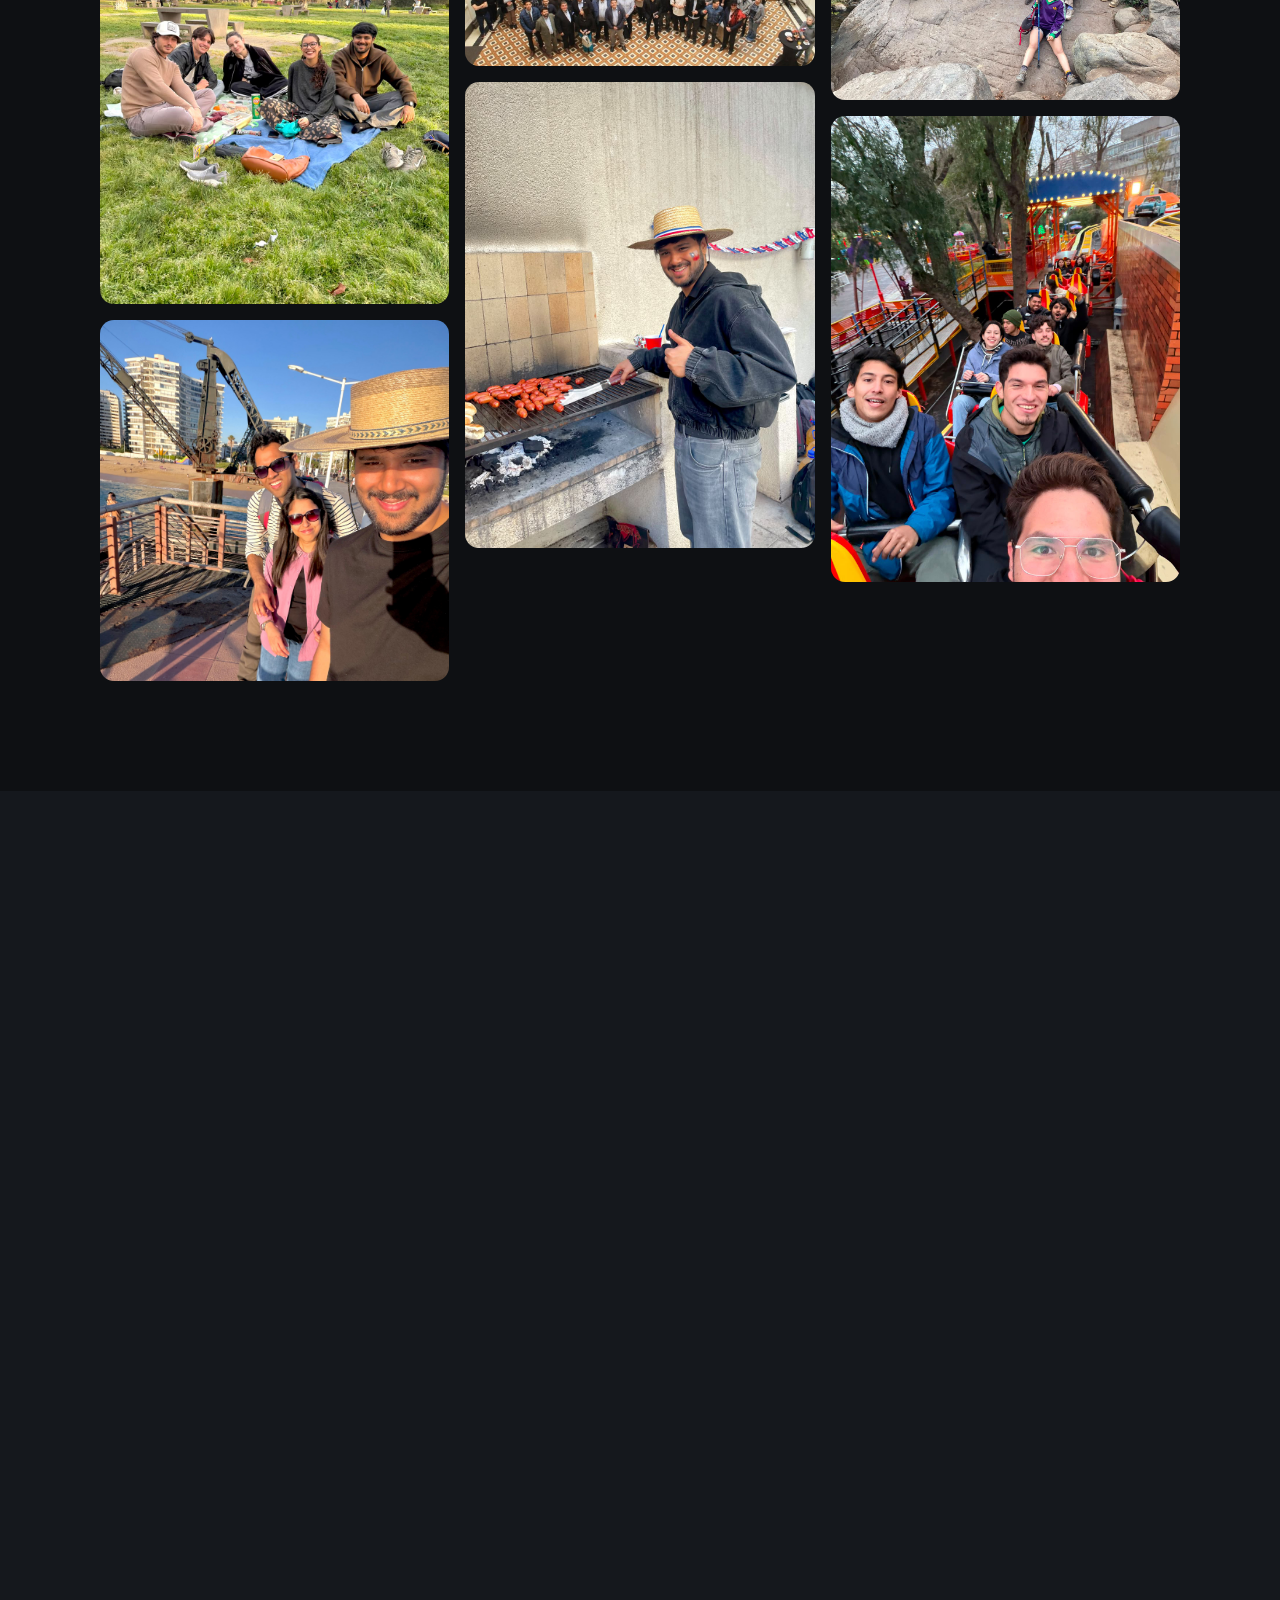
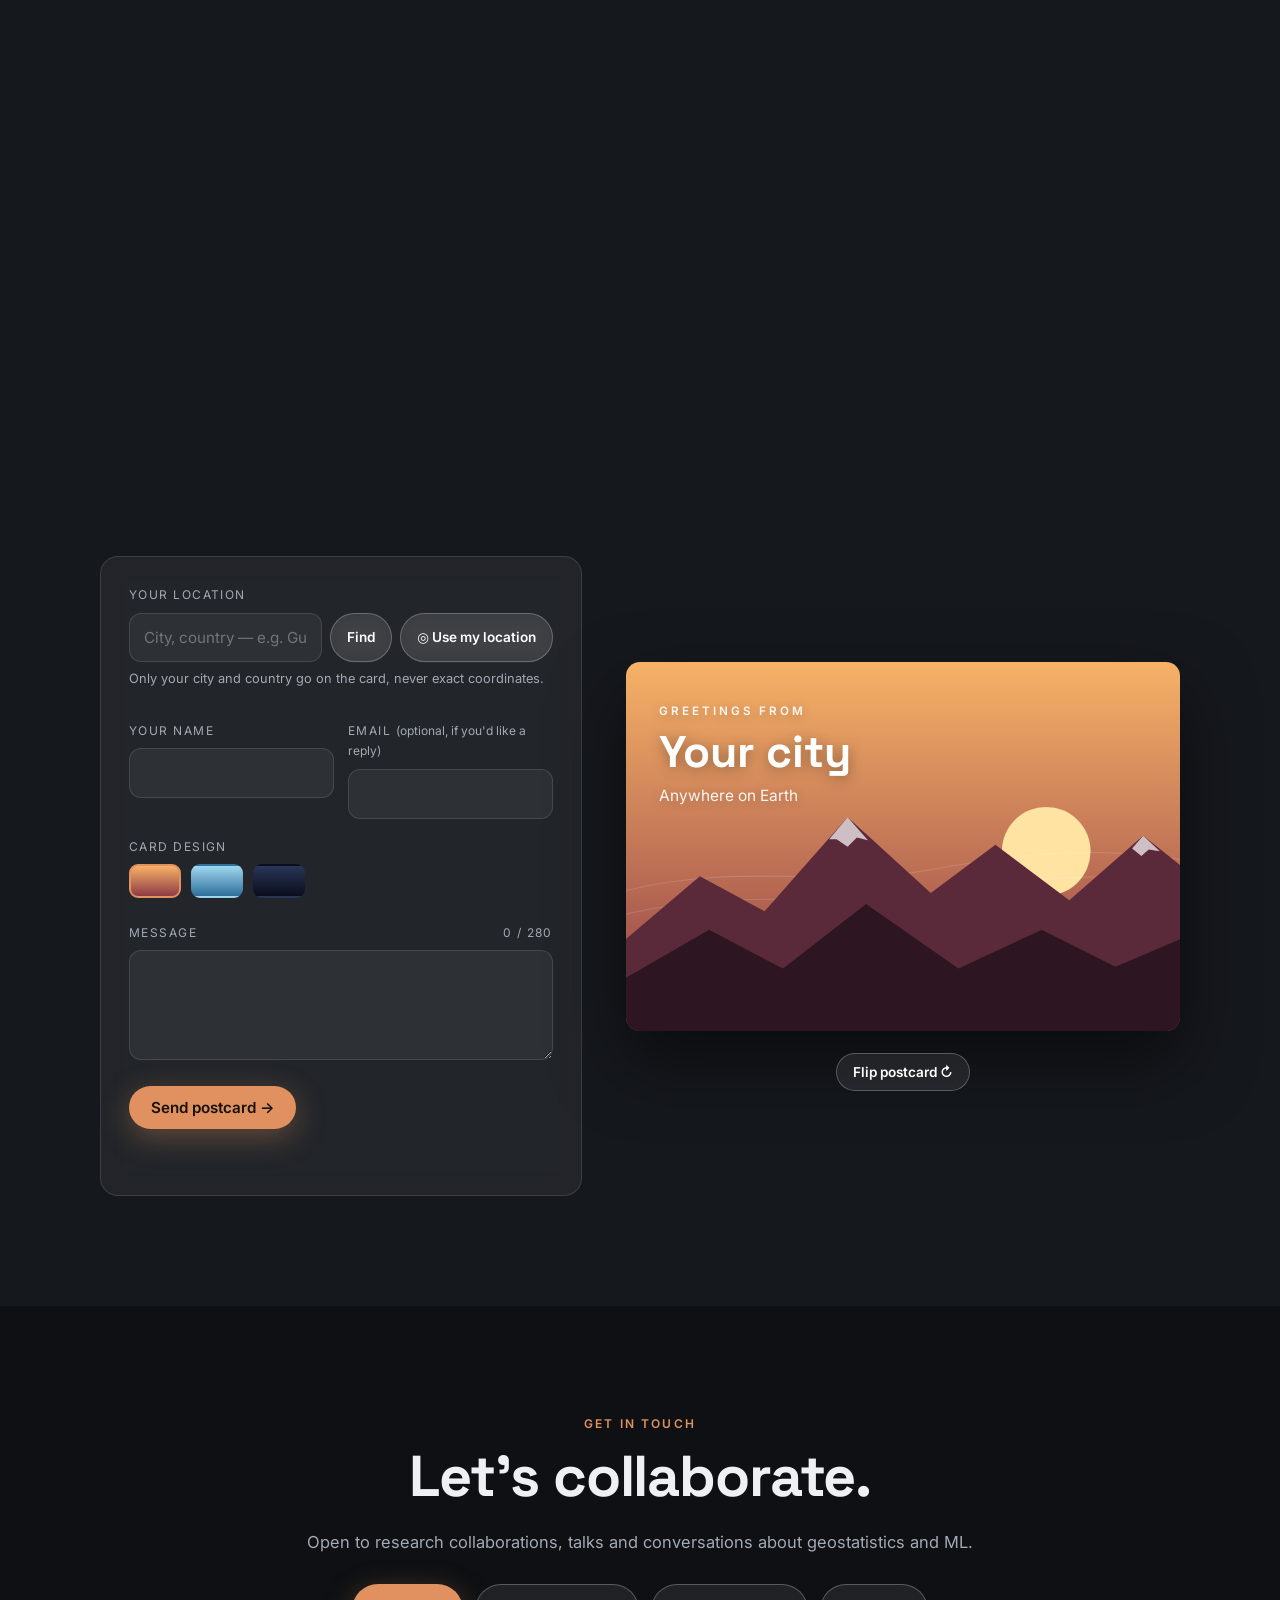
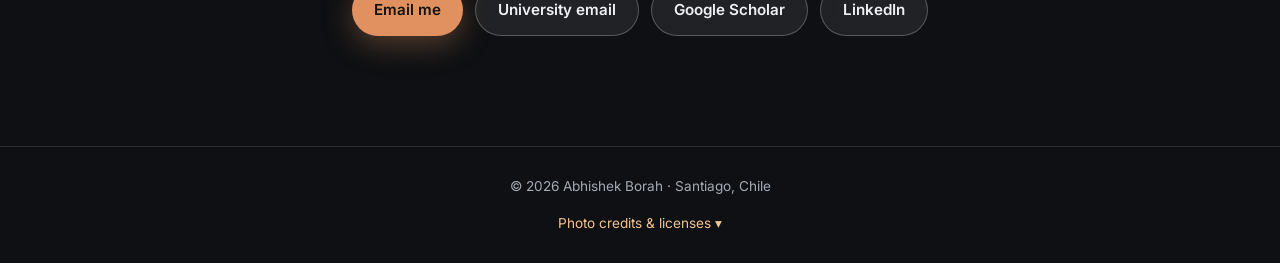
==== commit 7b927161: "Update author names in publication entries" ====
--- a/index.html
+++ b/index.html
@@ -461,7 +461,7 @@
         <div>
           <div class="kind">Journal article · Editor’s Choice</div>
           <div class="title">Geostatistically Enhanced Learning for Supervised Classification of Wall-Rock Alteration Using Assay Grades of Trace Elements and Sulfides</div>
-          <div><span class="me">Borah, A.</span> · <span class="venue"><em>Minerals</em>, 15(11), 1128</span></div>
+          <div><span class="me">Borah, A., Dutta, P., Emery, X.</span> · <span class="venue"><em>Minerals</em>, 15(11), 1128</span></div>
           <div class="links"><a href="https://doi.org/10.3390/min15111128" target="_blank" rel="noopener">DOI: 10.3390/min15111128 ↗</a></div>
         </div>
       </div>
@@ -470,7 +470,7 @@
         <div>
           <div class="kind">Oral presentation (online)</div>
           <div class="title">Integration of Machine Learning and Geostatistics for Hydrothermal Alteration Classification in Smart Mining</div>
-          <div><span class="me">Borah, A.</span> · <span class="venue">European Geosciences Union General Assembly 2026, Vienna, Austria</span></div>
+          <div><span class="me">Borah, A.,Emery, X.</span> · <span class="venue">European Geosciences Union General Assembly 2026, Vienna, Austria</span></div>
         </div>
       </div>
       <div class="pub glass reveal">
@@ -478,7 +478,7 @@
         <div>
           <div class="kind">Conference presentation</div>
           <div class="title">Combining Machine Learning and Geostatistics for Supervised Classification of Hydrothermal Alteration Data</div>
-          <div><span class="me">Borah, A.</span> · <span class="venue">9th International Conference on Geology and Mining (GeoMin Mine Planning 2025), Santiago, Chile</span></div>
+          <div><span class="me">Dutta, PJ., Borah, A., Emery, X.</span> · <span class="venue">9th International Conference on Geology and Mining (GeoMin Mine Planning 2025), Santiago, Chile</span></div>
         </div>
       </div>
       <div class="pub glass reveal">
@@ -494,7 +494,7 @@
         <div>
           <div class="kind">Invited online seminar</div>
           <div class="title">A Combined Use of Geostatistics and Machine Learning to Predict Hydrothermal Alterations for Mineral Exploration</div>
-          <div><span class="me">Borah, A.</span> · <span class="venue">4th Mineral Prospectivity and Exploration Targeting (MinProXT 2025), Ottawa, Canada</span></div>
+          <div><span class="me">Borah, A., Emery, X.</span> · <span class="venue">4th Mineral Prospectivity and Exploration Targeting (MinProXT 2025), Ottawa, Canada</span></div>
         </div>
       </div>
     </div>
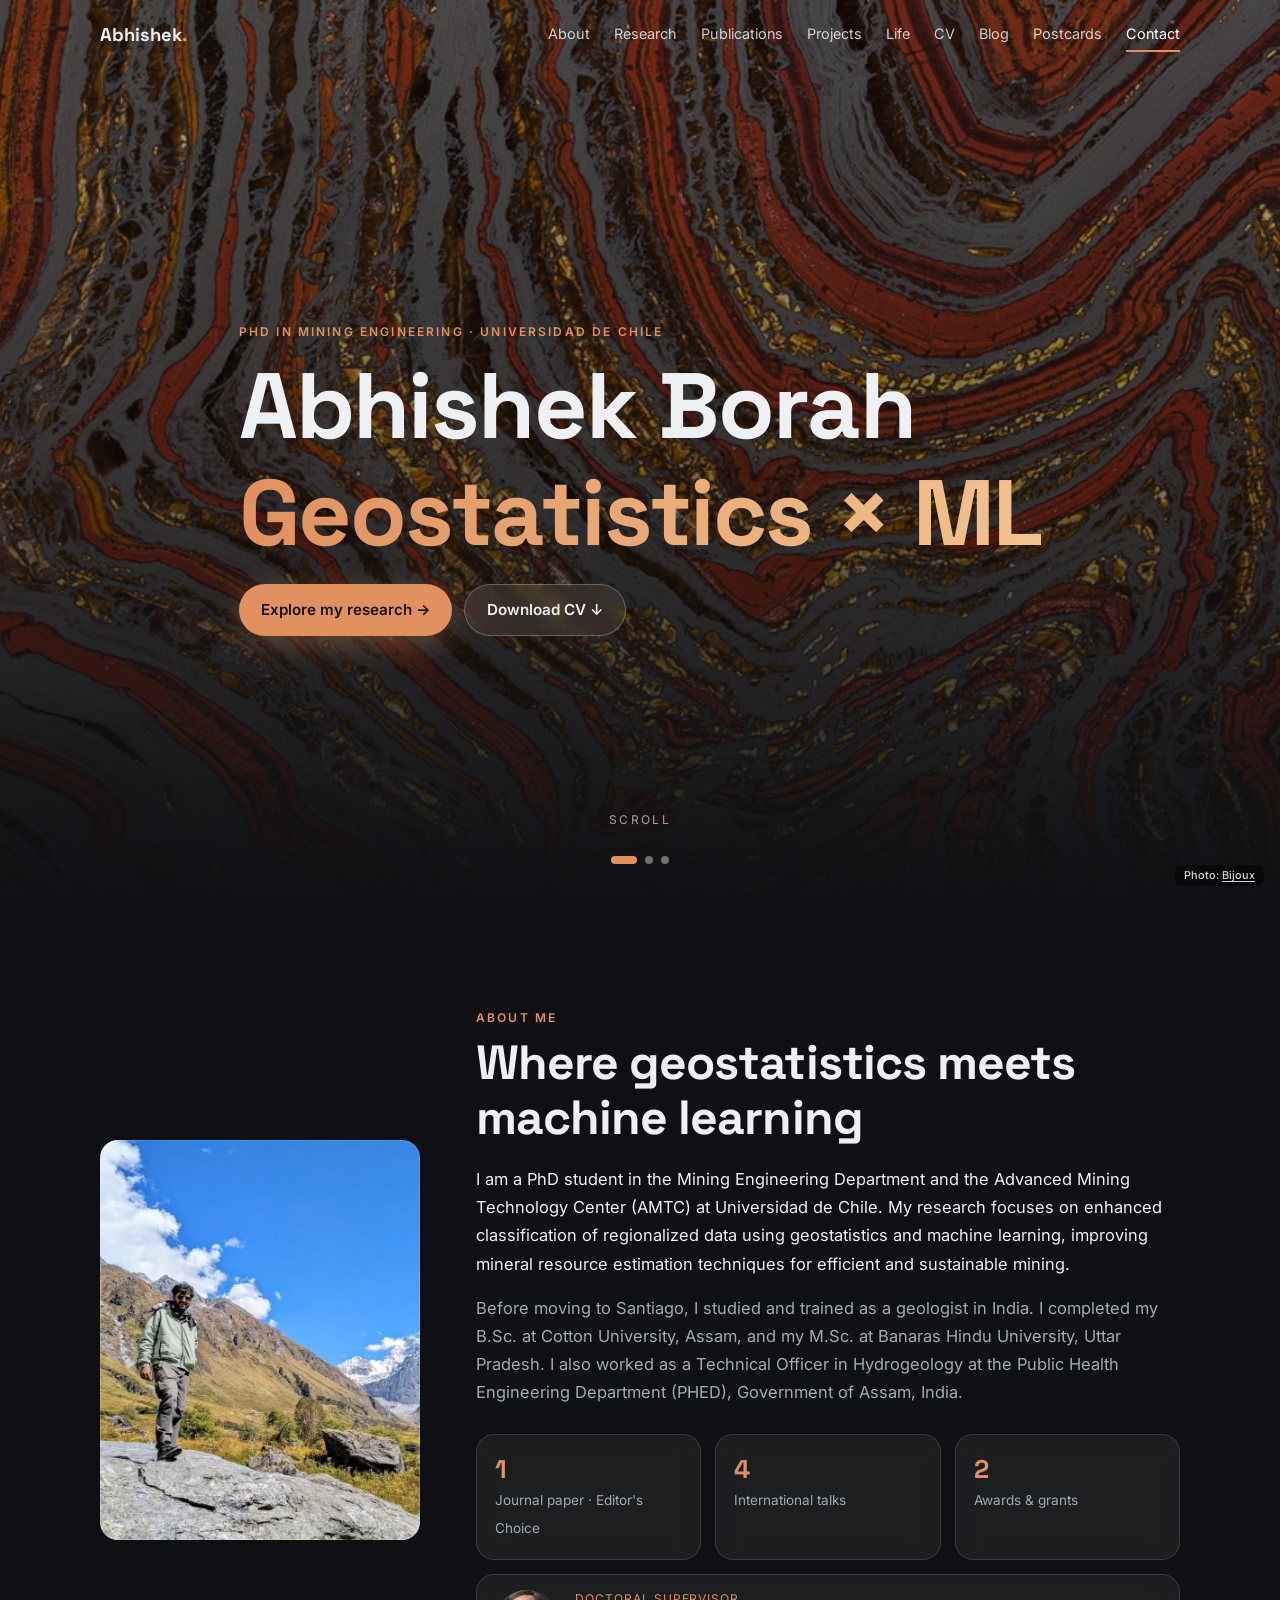
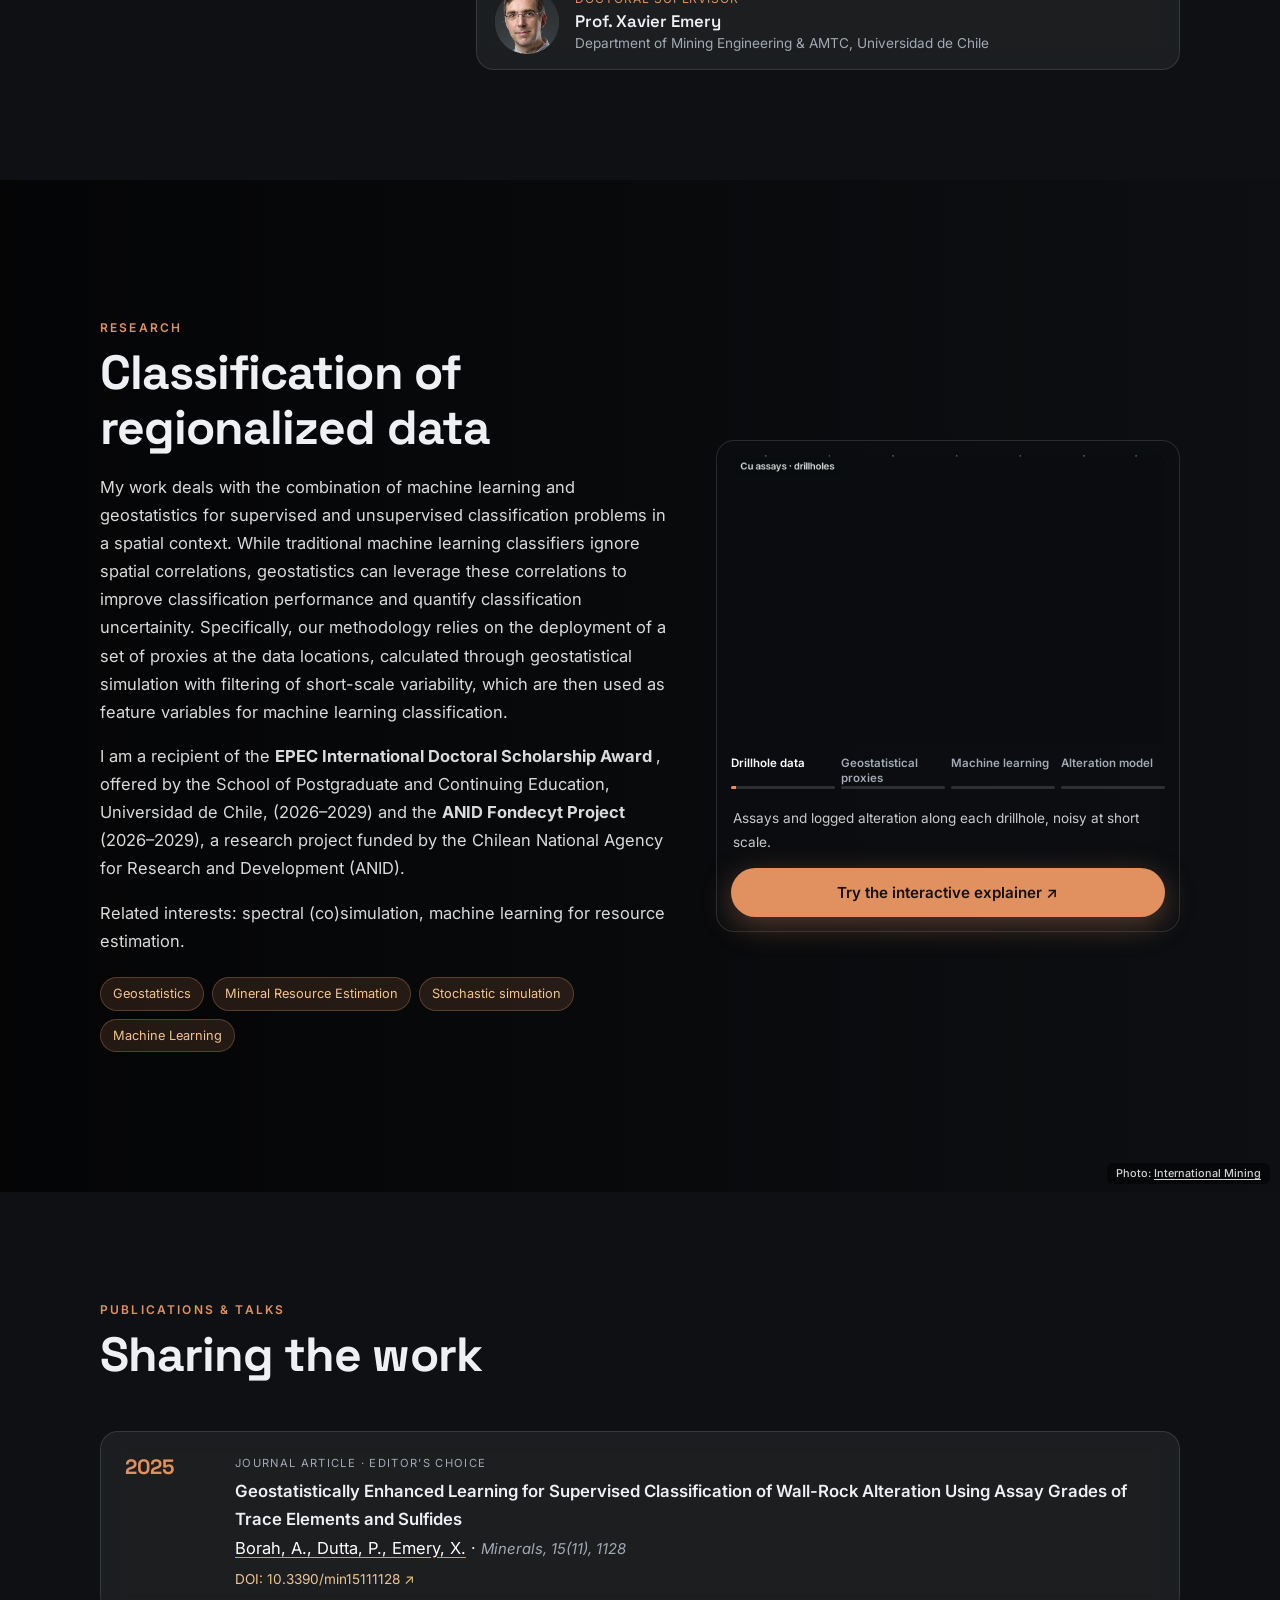
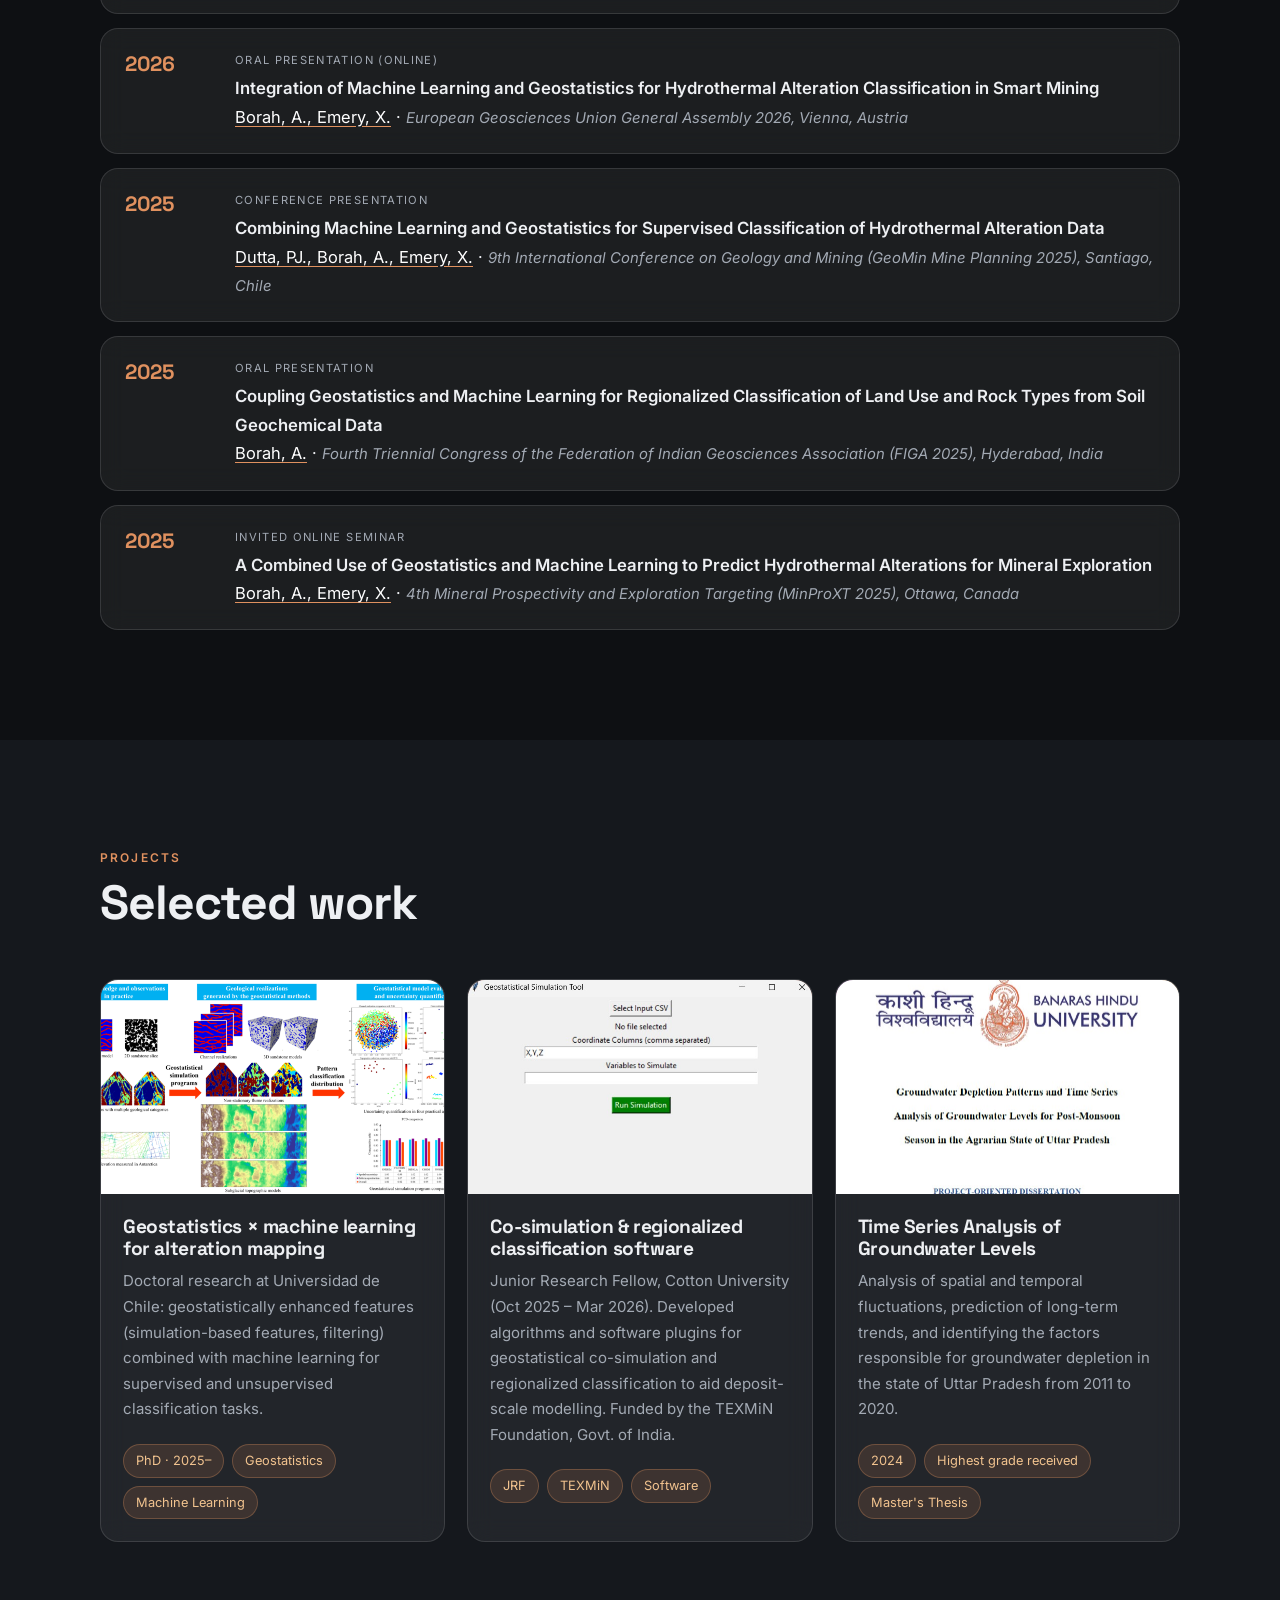
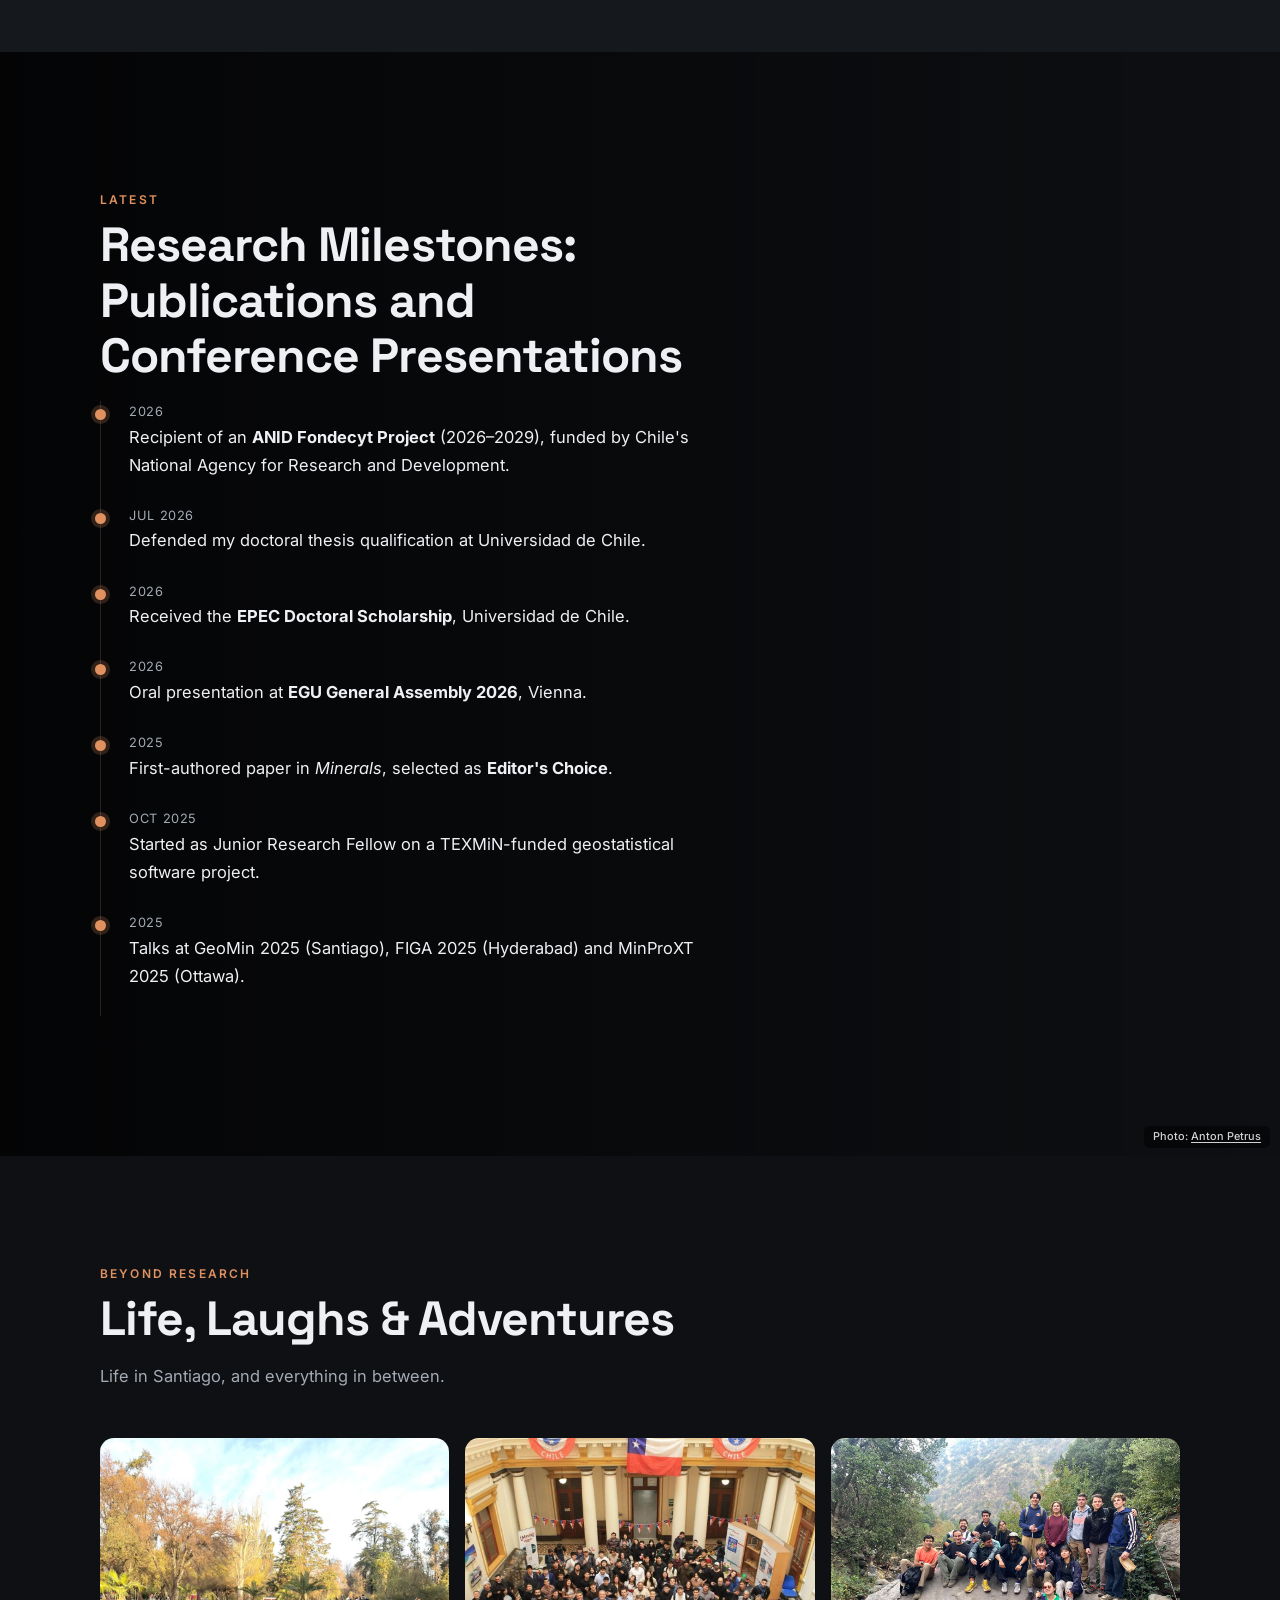
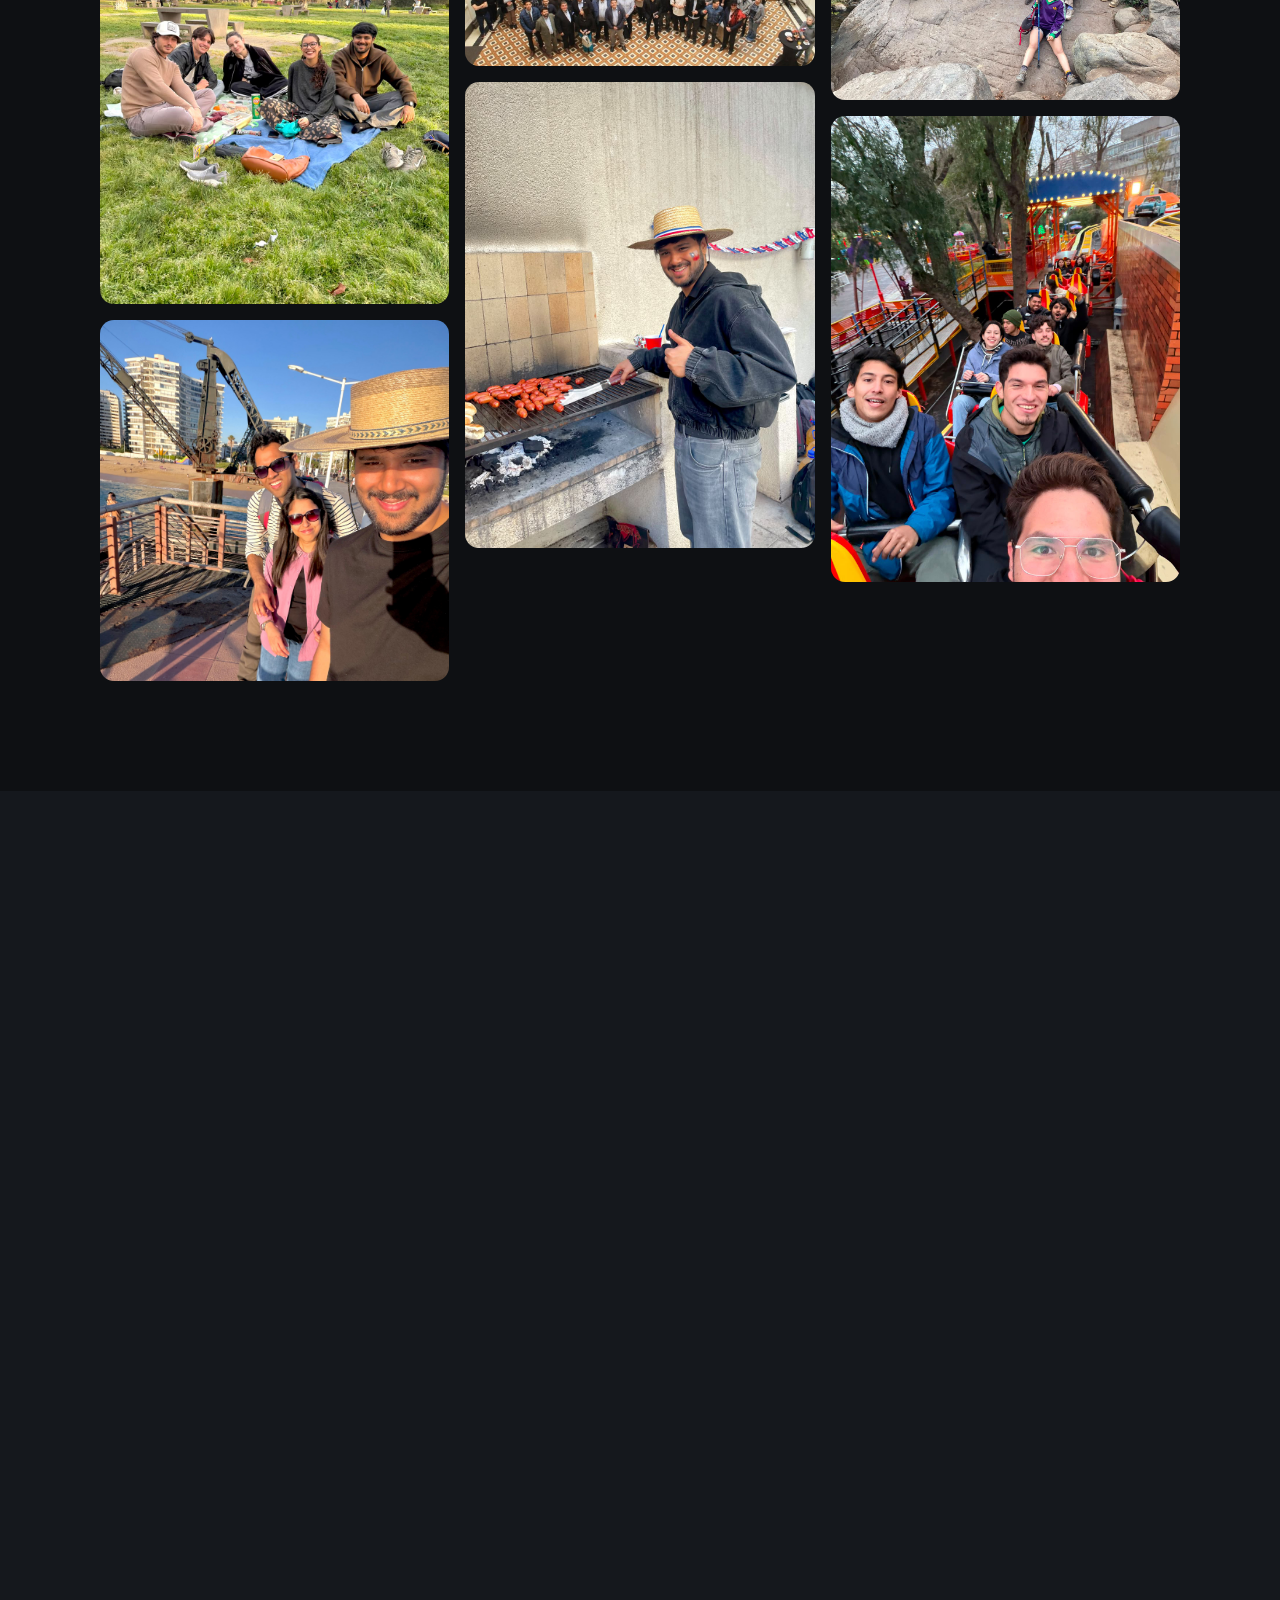
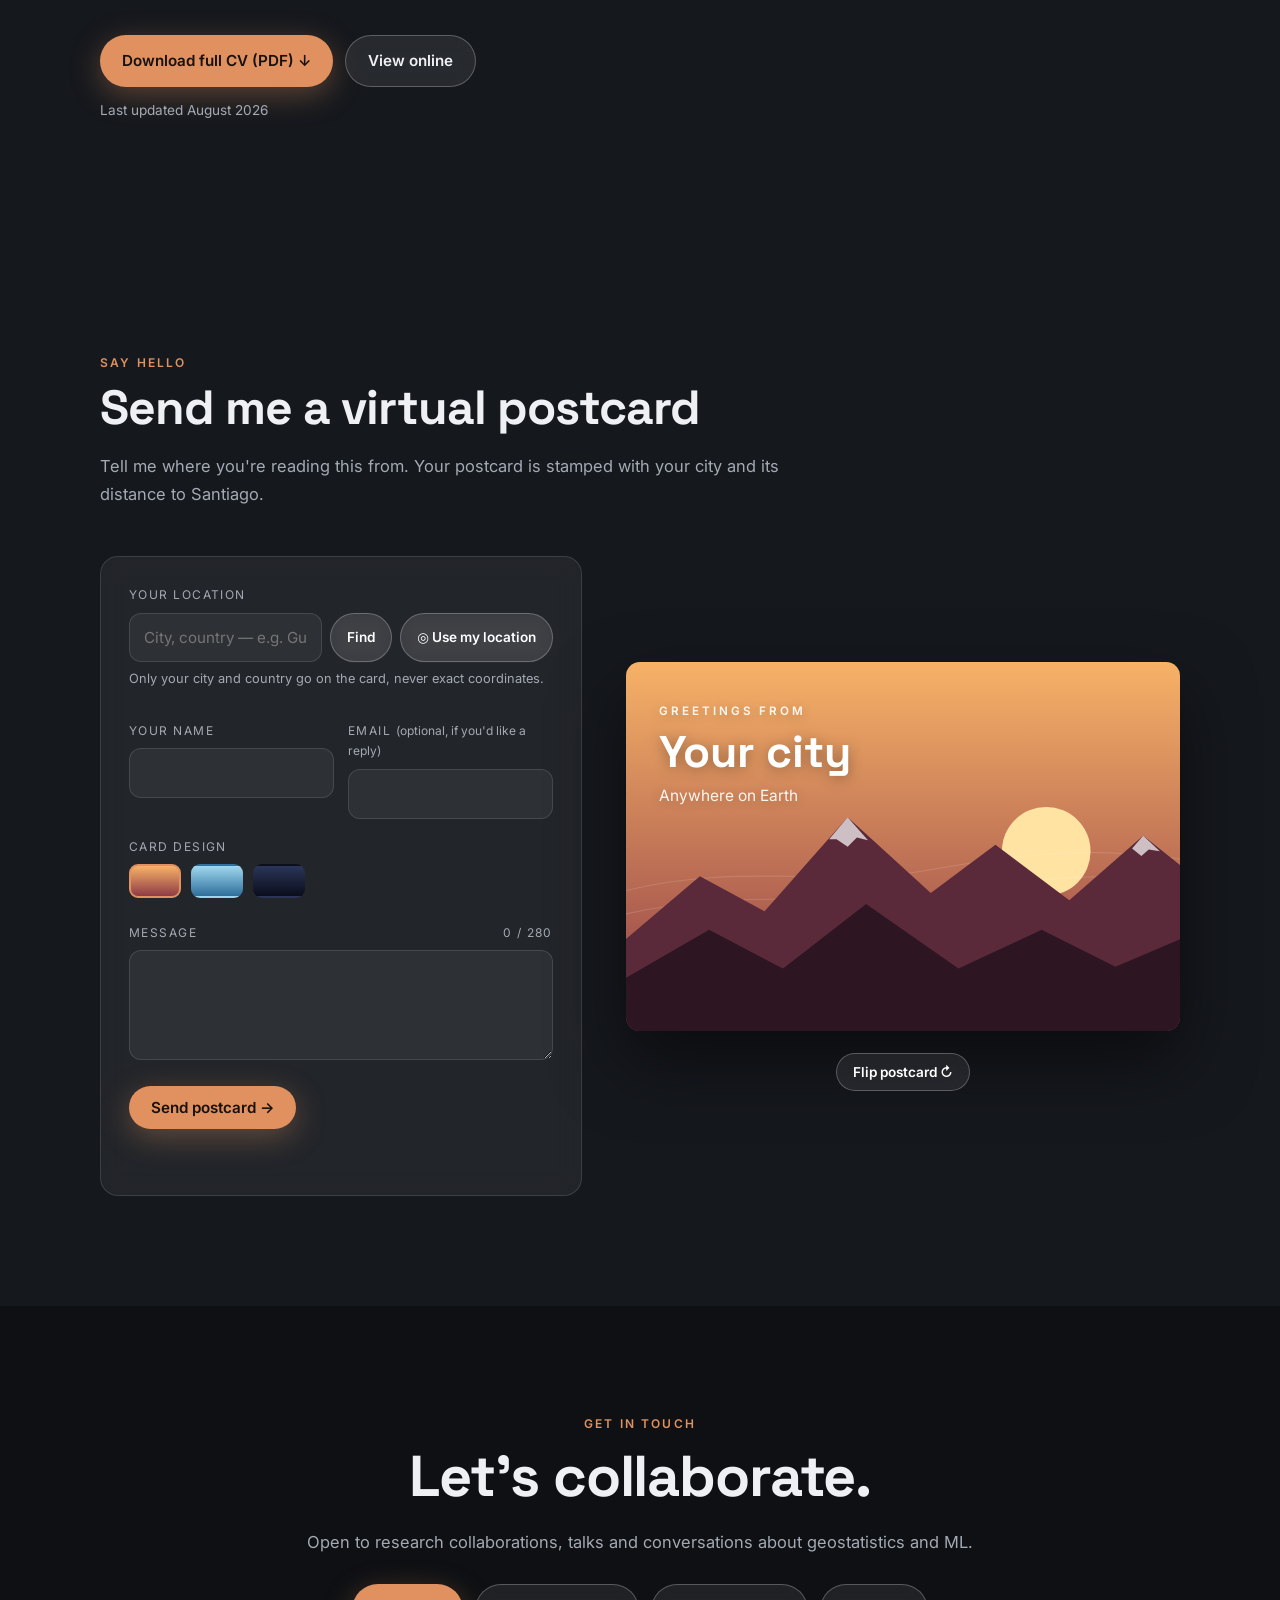
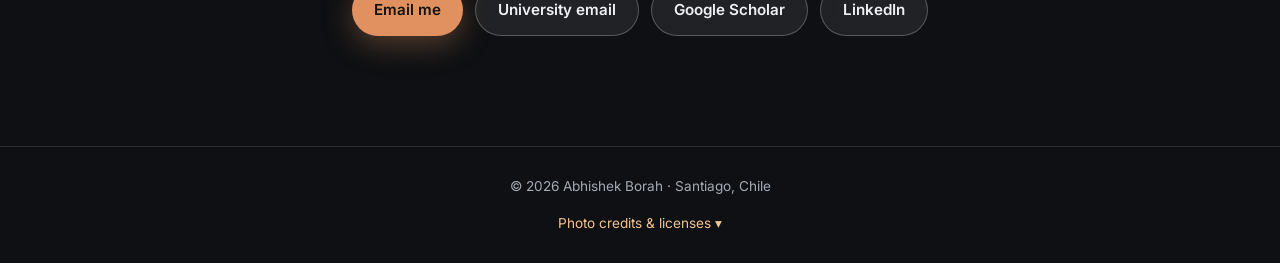
==== commit f2def65e: "Add files via upload" ====
--- a/index.html
+++ b/index.html
@@ -470,7 +470,7 @@
         <div>
           <div class="kind">Oral presentation (online)</div>
           <div class="title">Integration of Machine Learning and Geostatistics for Hydrothermal Alteration Classification in Smart Mining</div>
-          <div><span class="me">Borah, A.,Emery, X.</span> · <span class="venue">European Geosciences Union General Assembly 2026, Vienna, Austria</span></div>
+          <div><span class="me">Borah, A., Emery, X.</span> · <span class="venue">European Geosciences Union General Assembly 2026, Vienna, Austria</span></div>
         </div>
       </div>
       <div class="pub glass reveal">
@@ -1063,5 +1063,8 @@
   render();
 })();
 </script>
+<!-- Visitor analytics (GoatCounter) — stats at https://astezron.goatcounter.com -->
+<script data-goatcounter="https://astezron.goatcounter.com/count"
+        async src="//gc.zgo.at/count.js"></script>
 </body>
 </html>
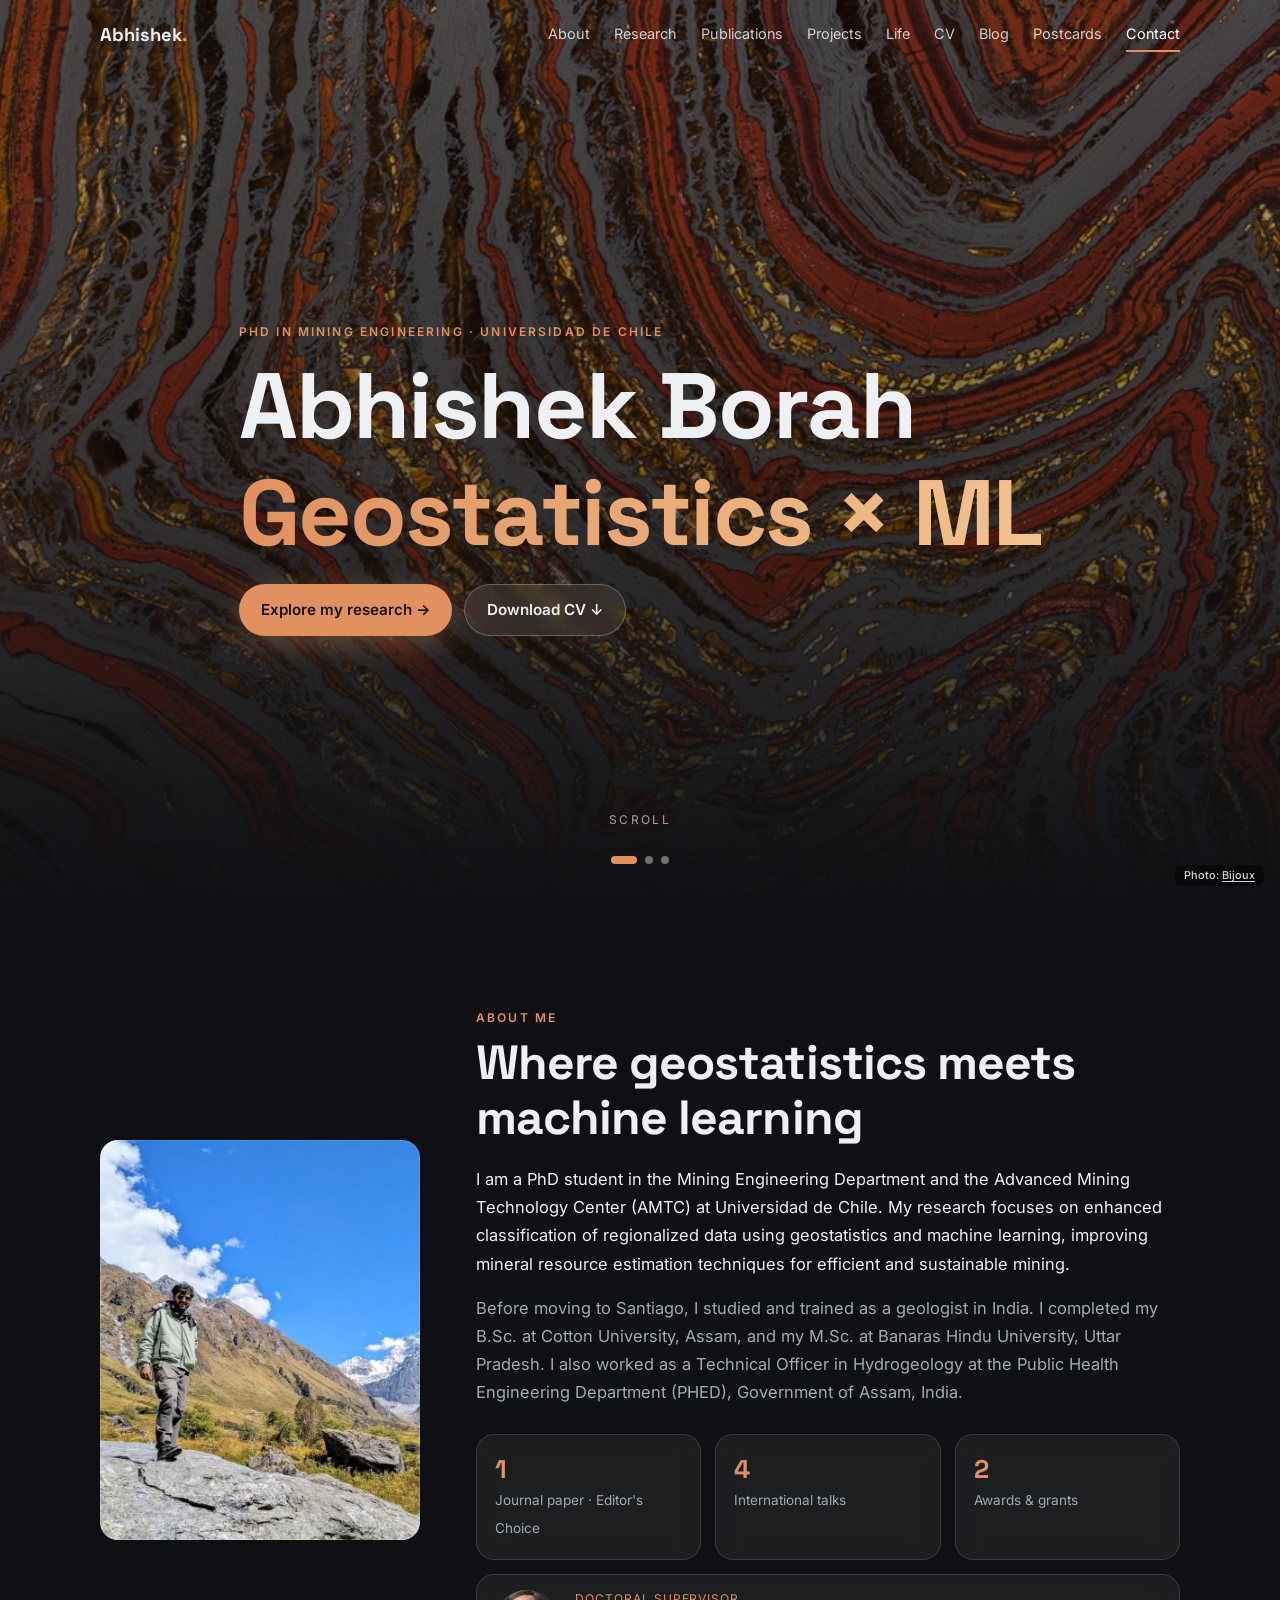
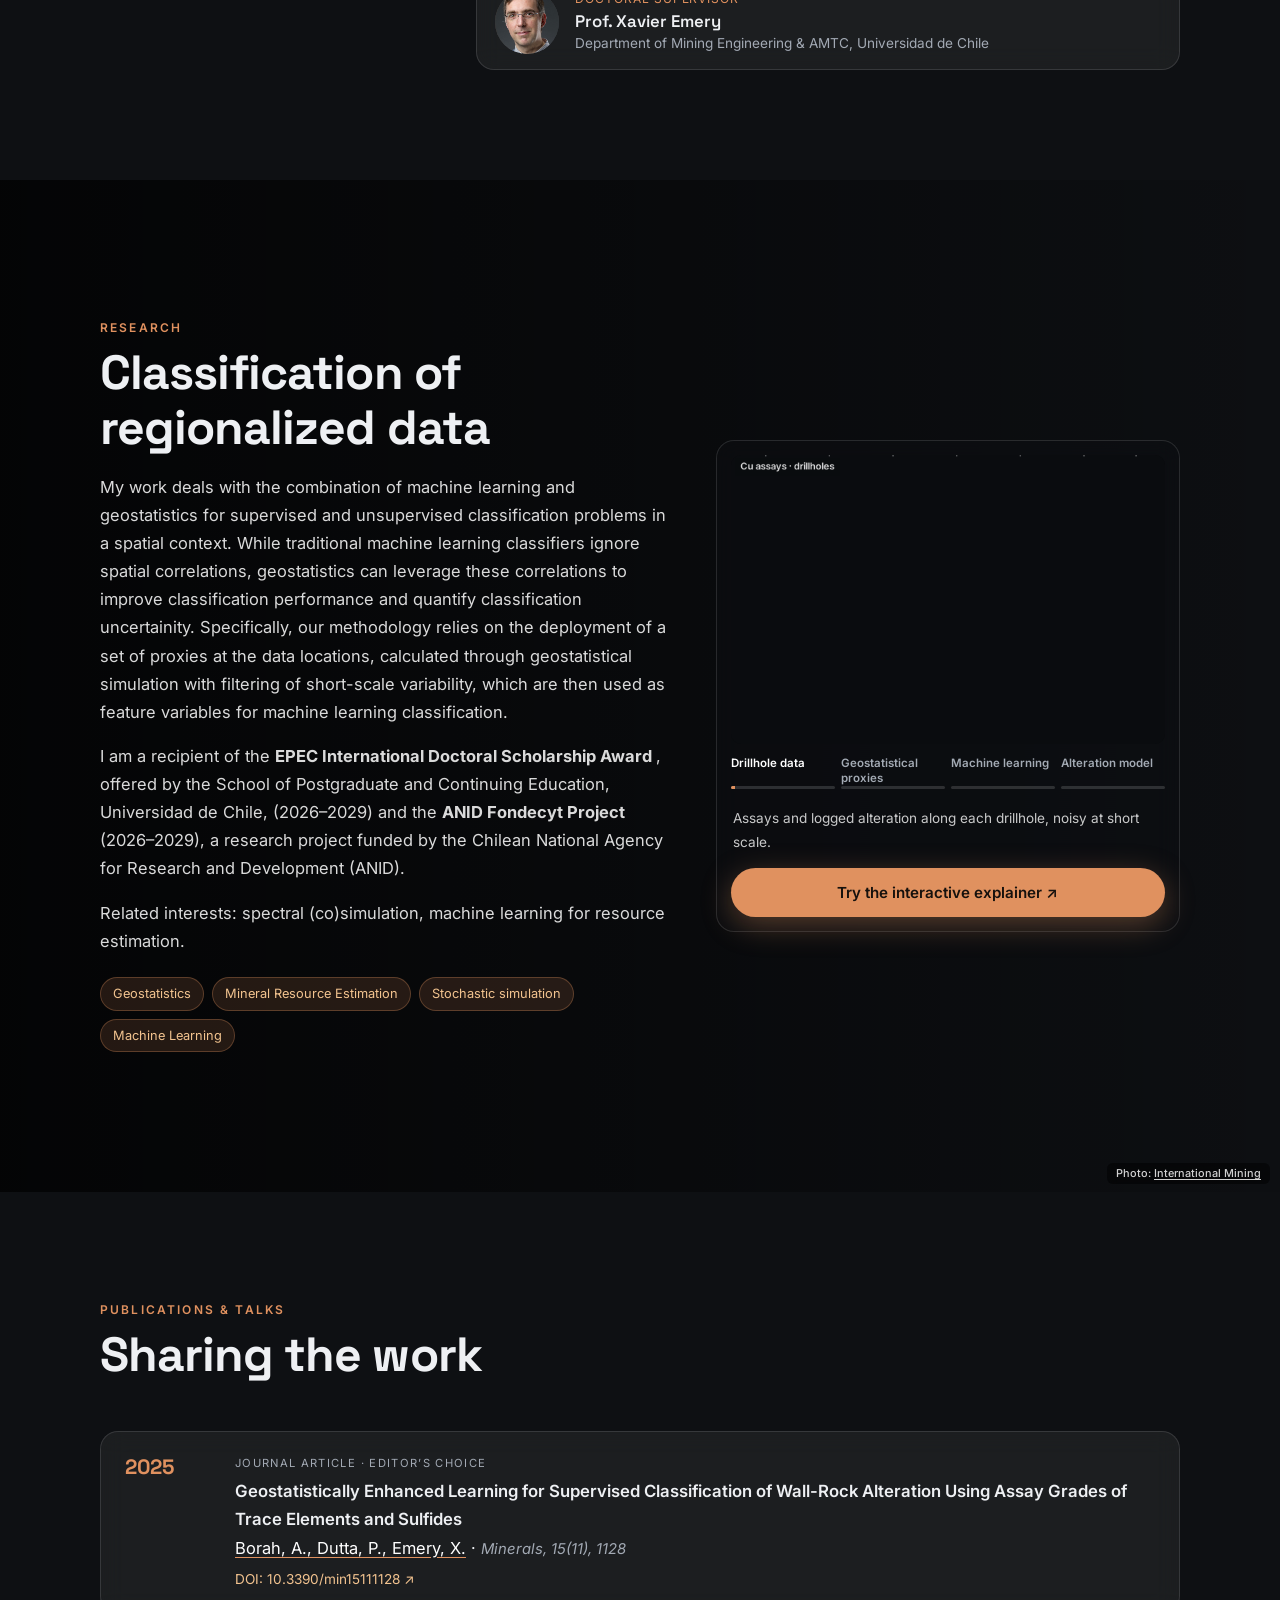
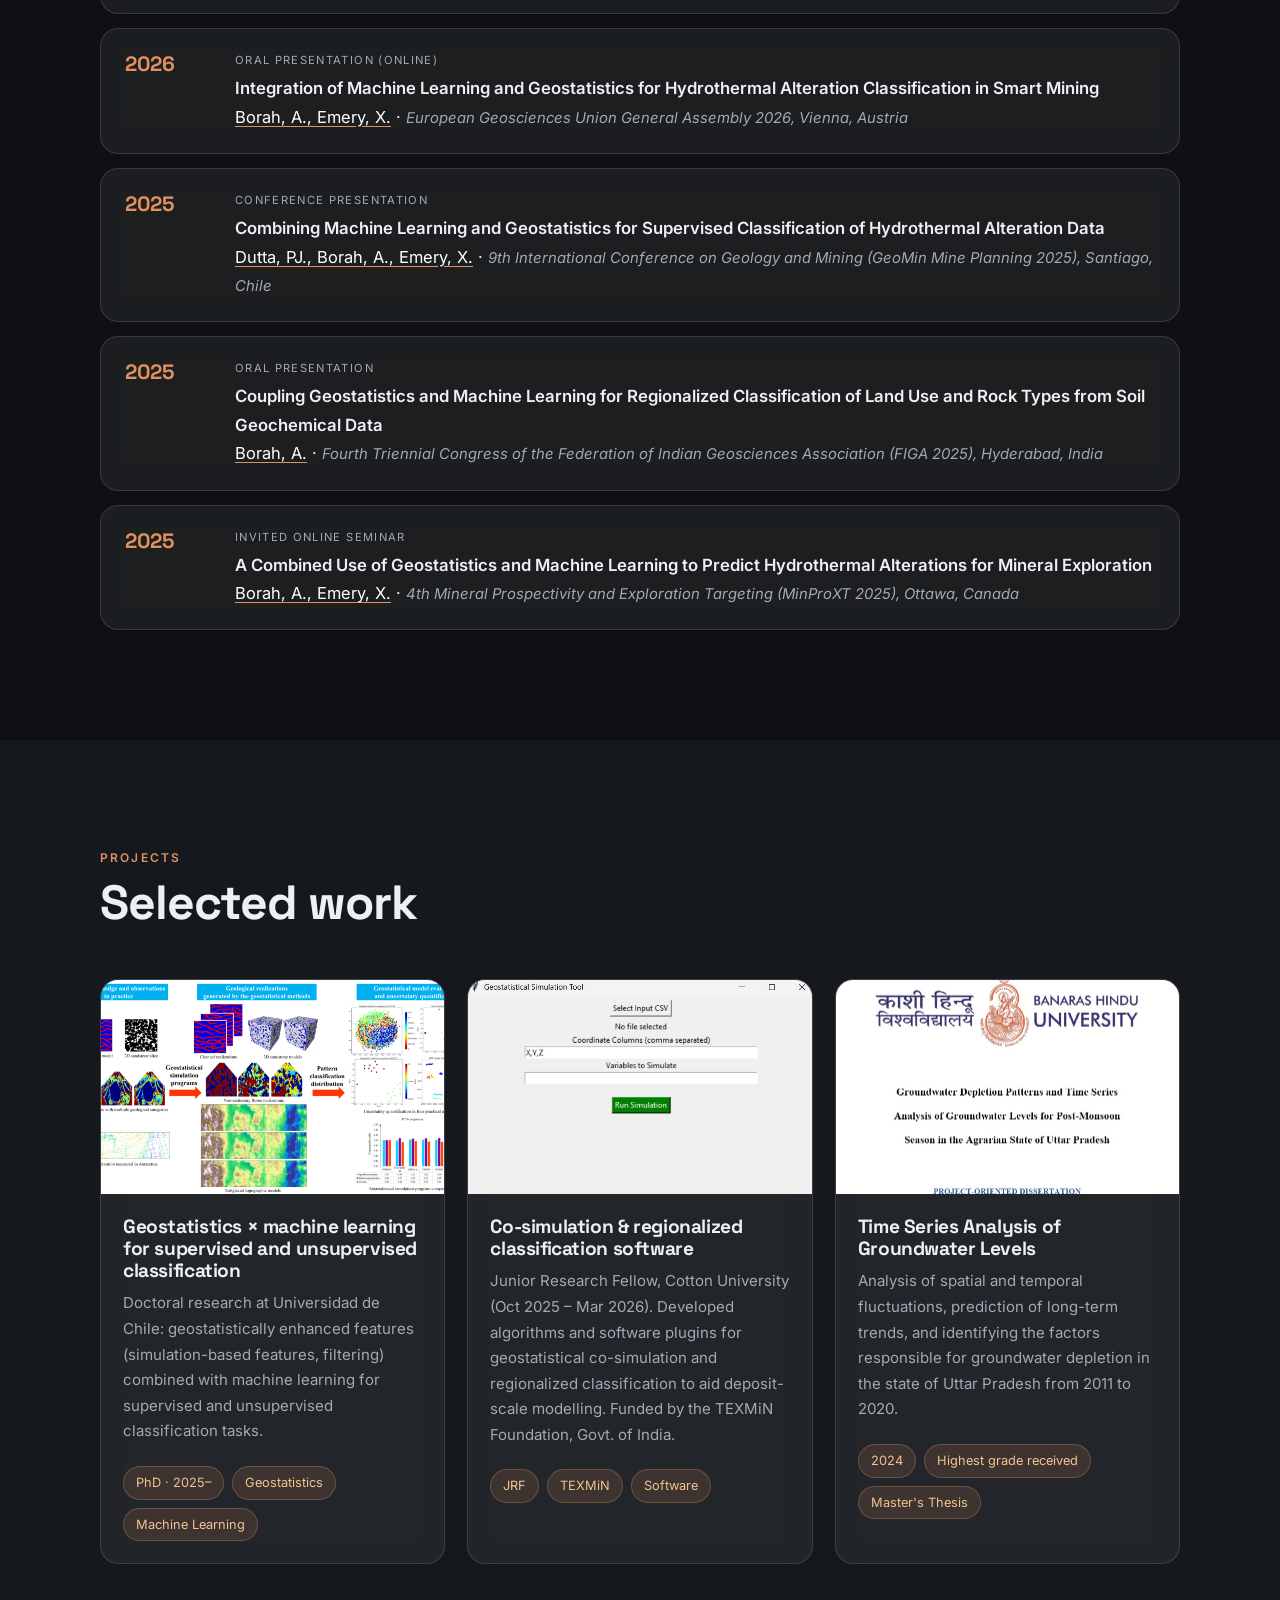
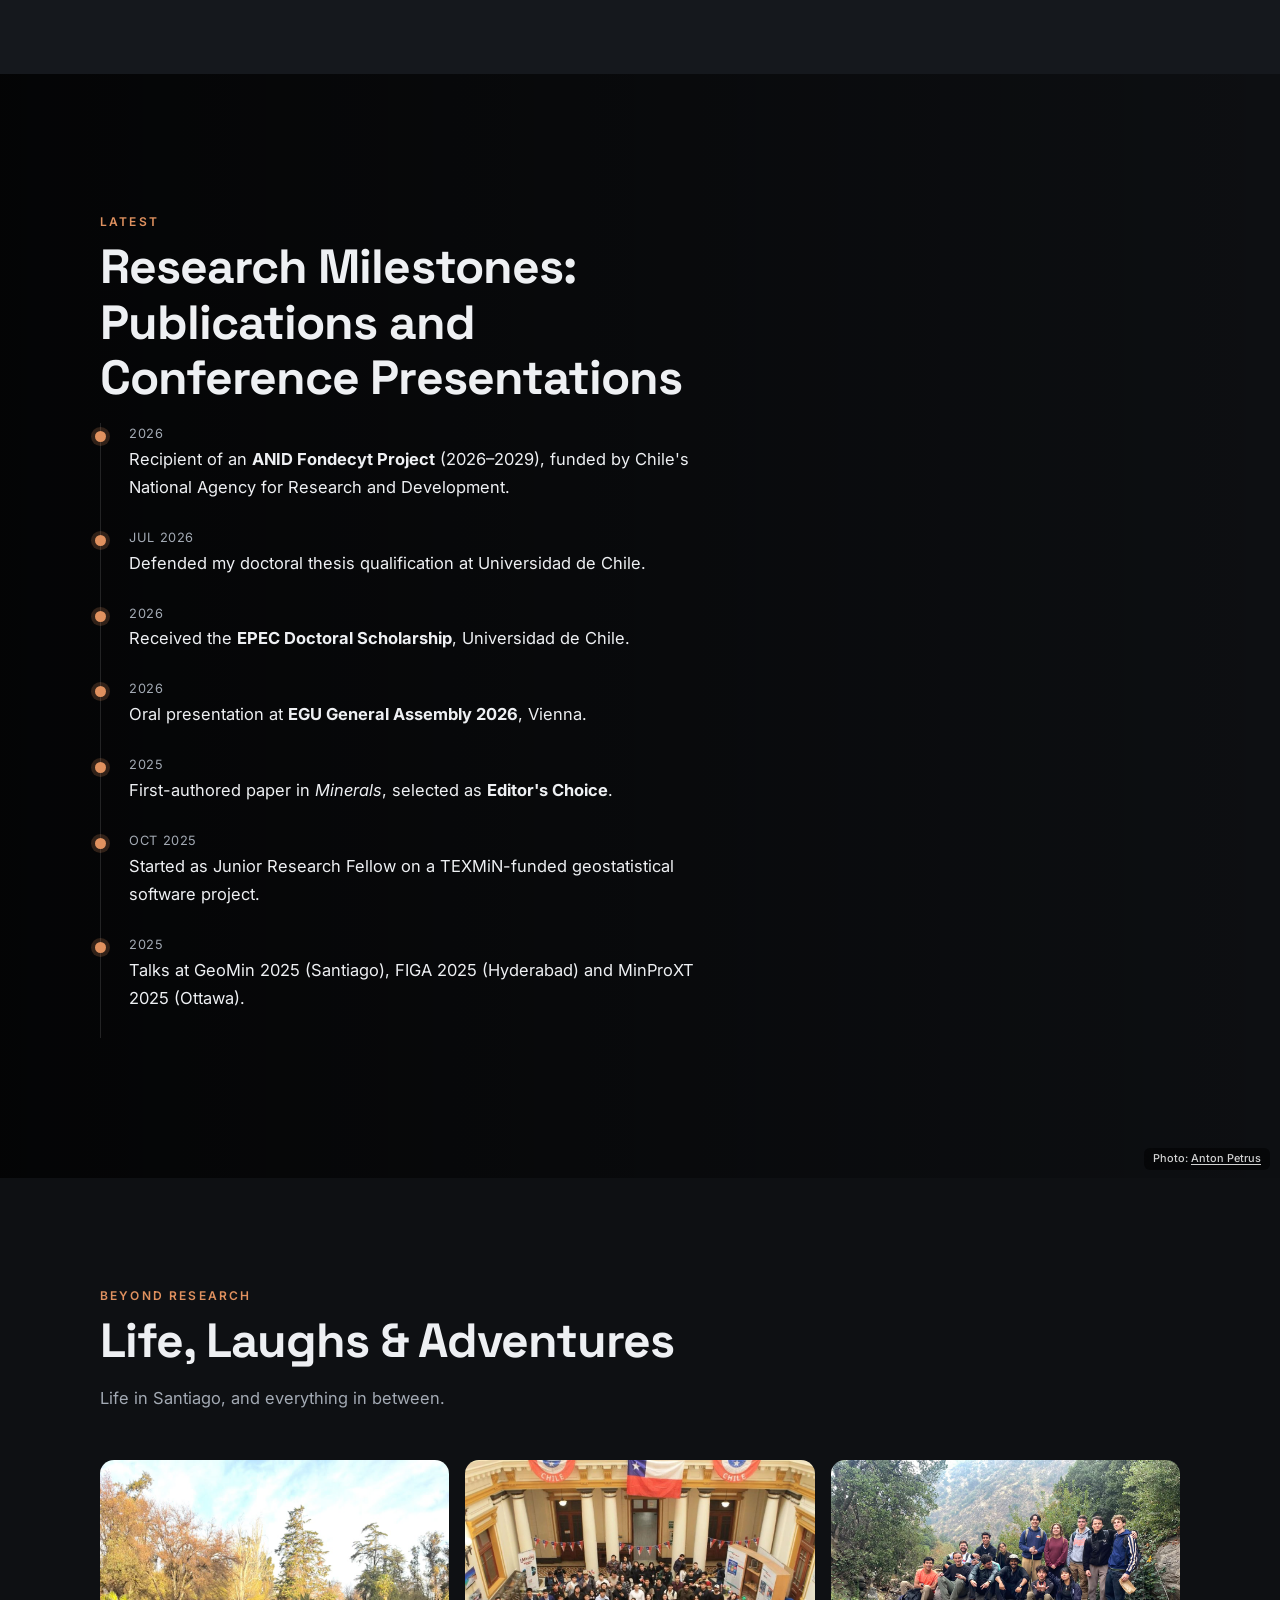
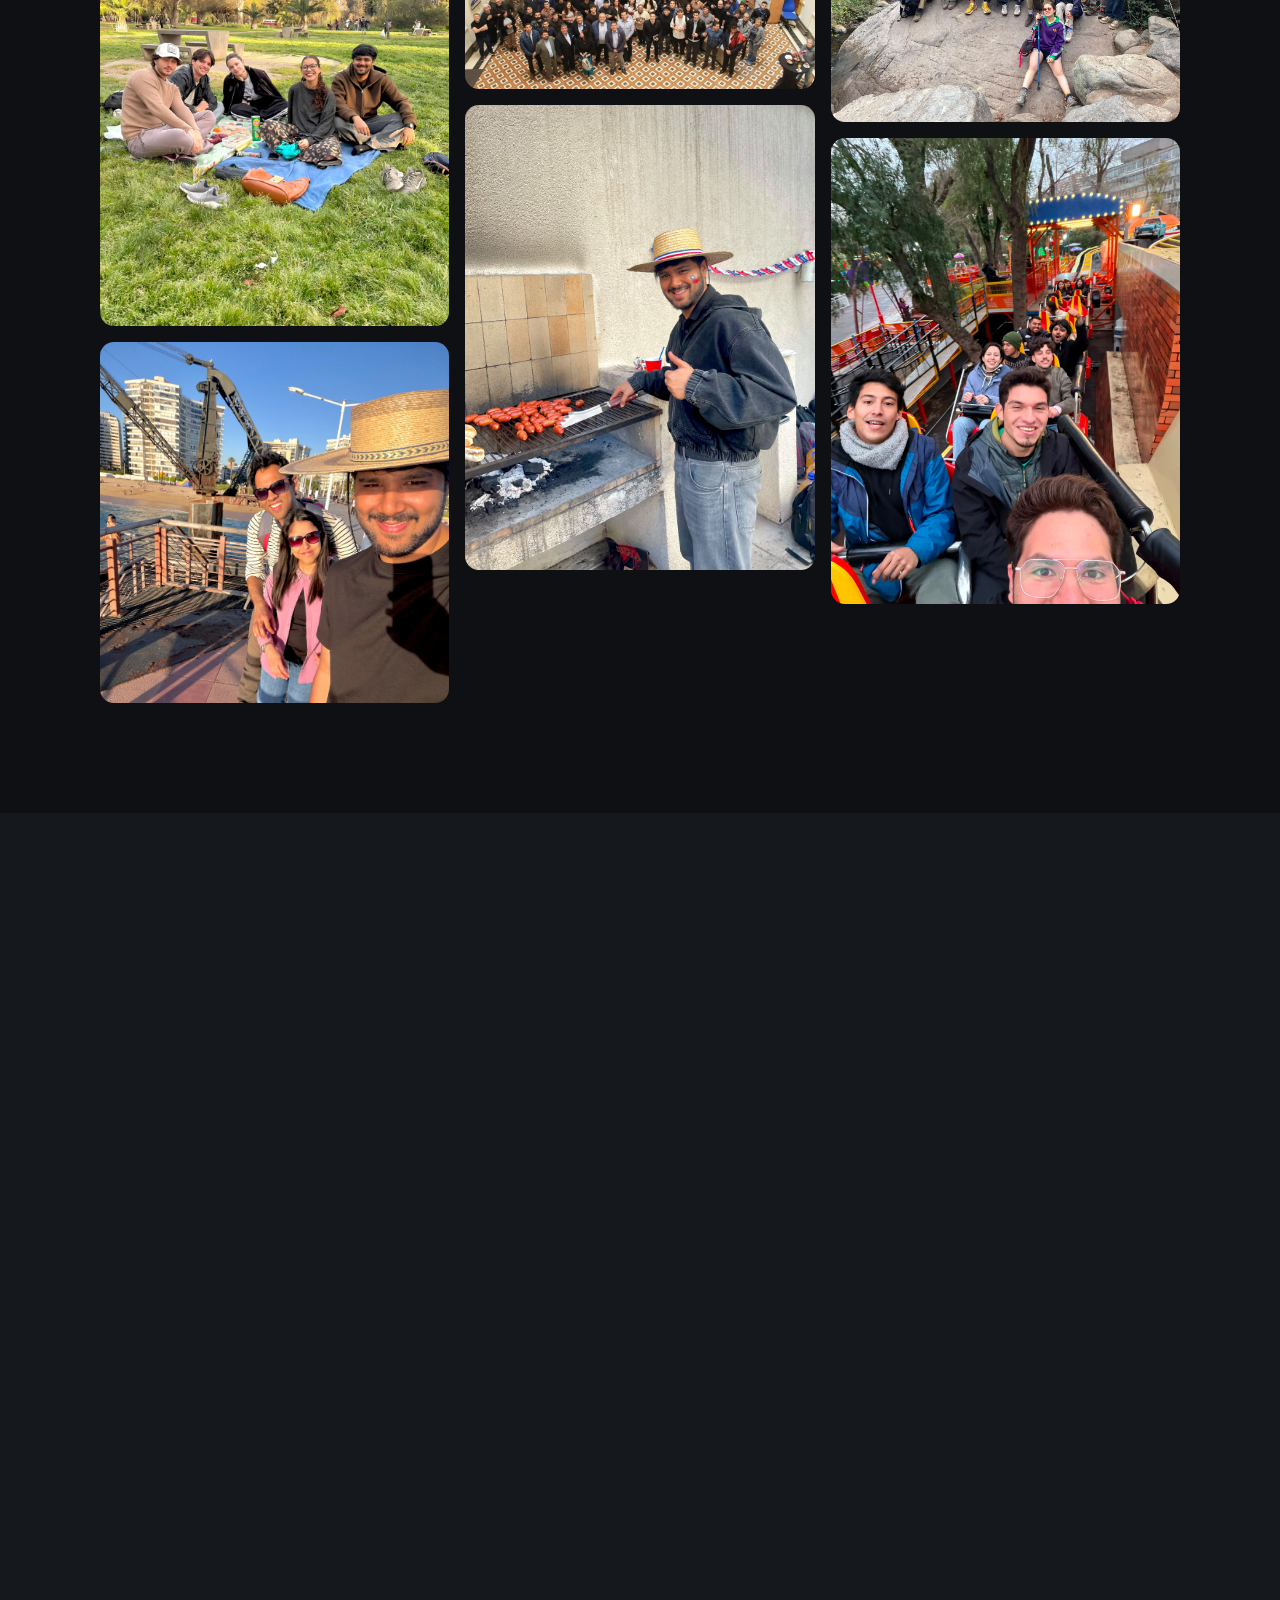
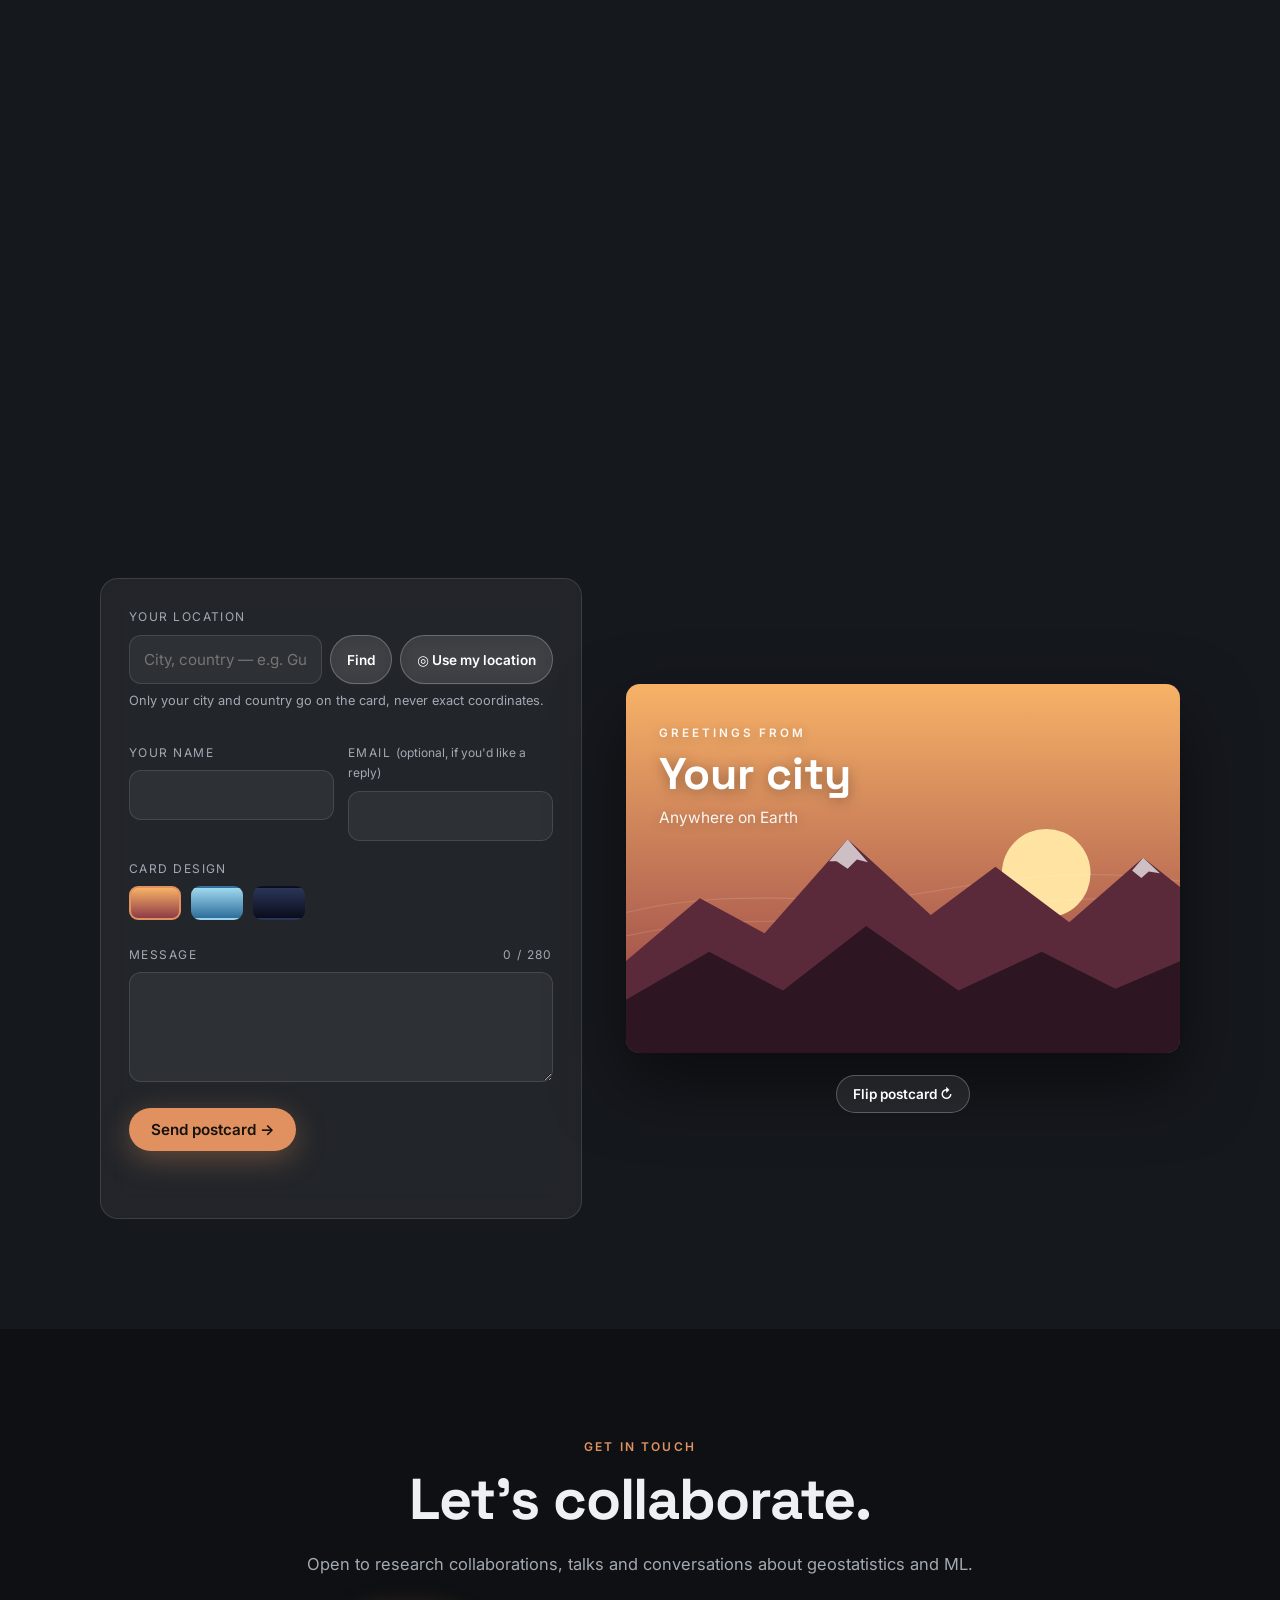
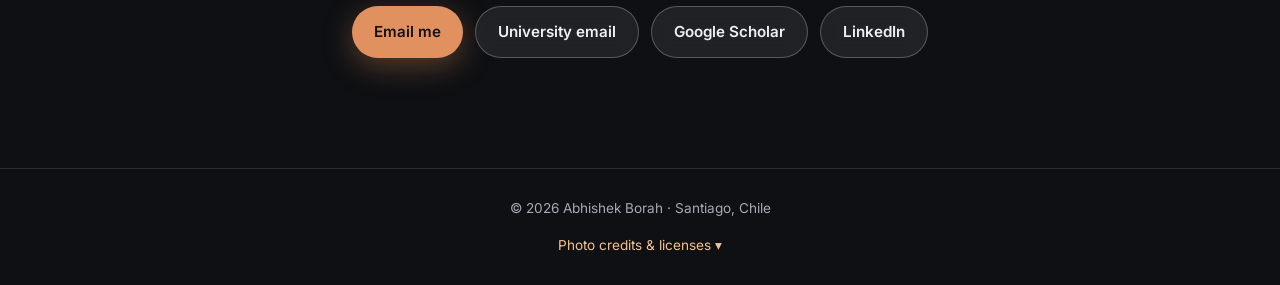
==== commit bf04bf19: "Update project title in index.html" ====
--- a/index.html
+++ b/index.html
@@ -515,7 +515,7 @@
       <article class="card glass reveal">
         <div class="card-media"><div class="card-img" style="--img:url('assets/img/project-1.jpg');--img-fallback:url('assets/img/hero-1.jpg')"></div></div>
         <div class="card-body">
-          <h3>Geostatistics × machine learning for alteration mapping</h3>
+          <h3>Geostatistics × machine learning for supervised and unsupervised classification</h3>
           <p>Doctoral research at Universidad de Chile: geostatistically enhanced features (simulation-based features, filtering) combined with machine learning for supervised and unsupervised classification tasks.</p>
           <ul class="tags"><li>PhD · 2025–</li><li>Geostatistics</li><li>Machine Learning</li></ul>
         </div>
